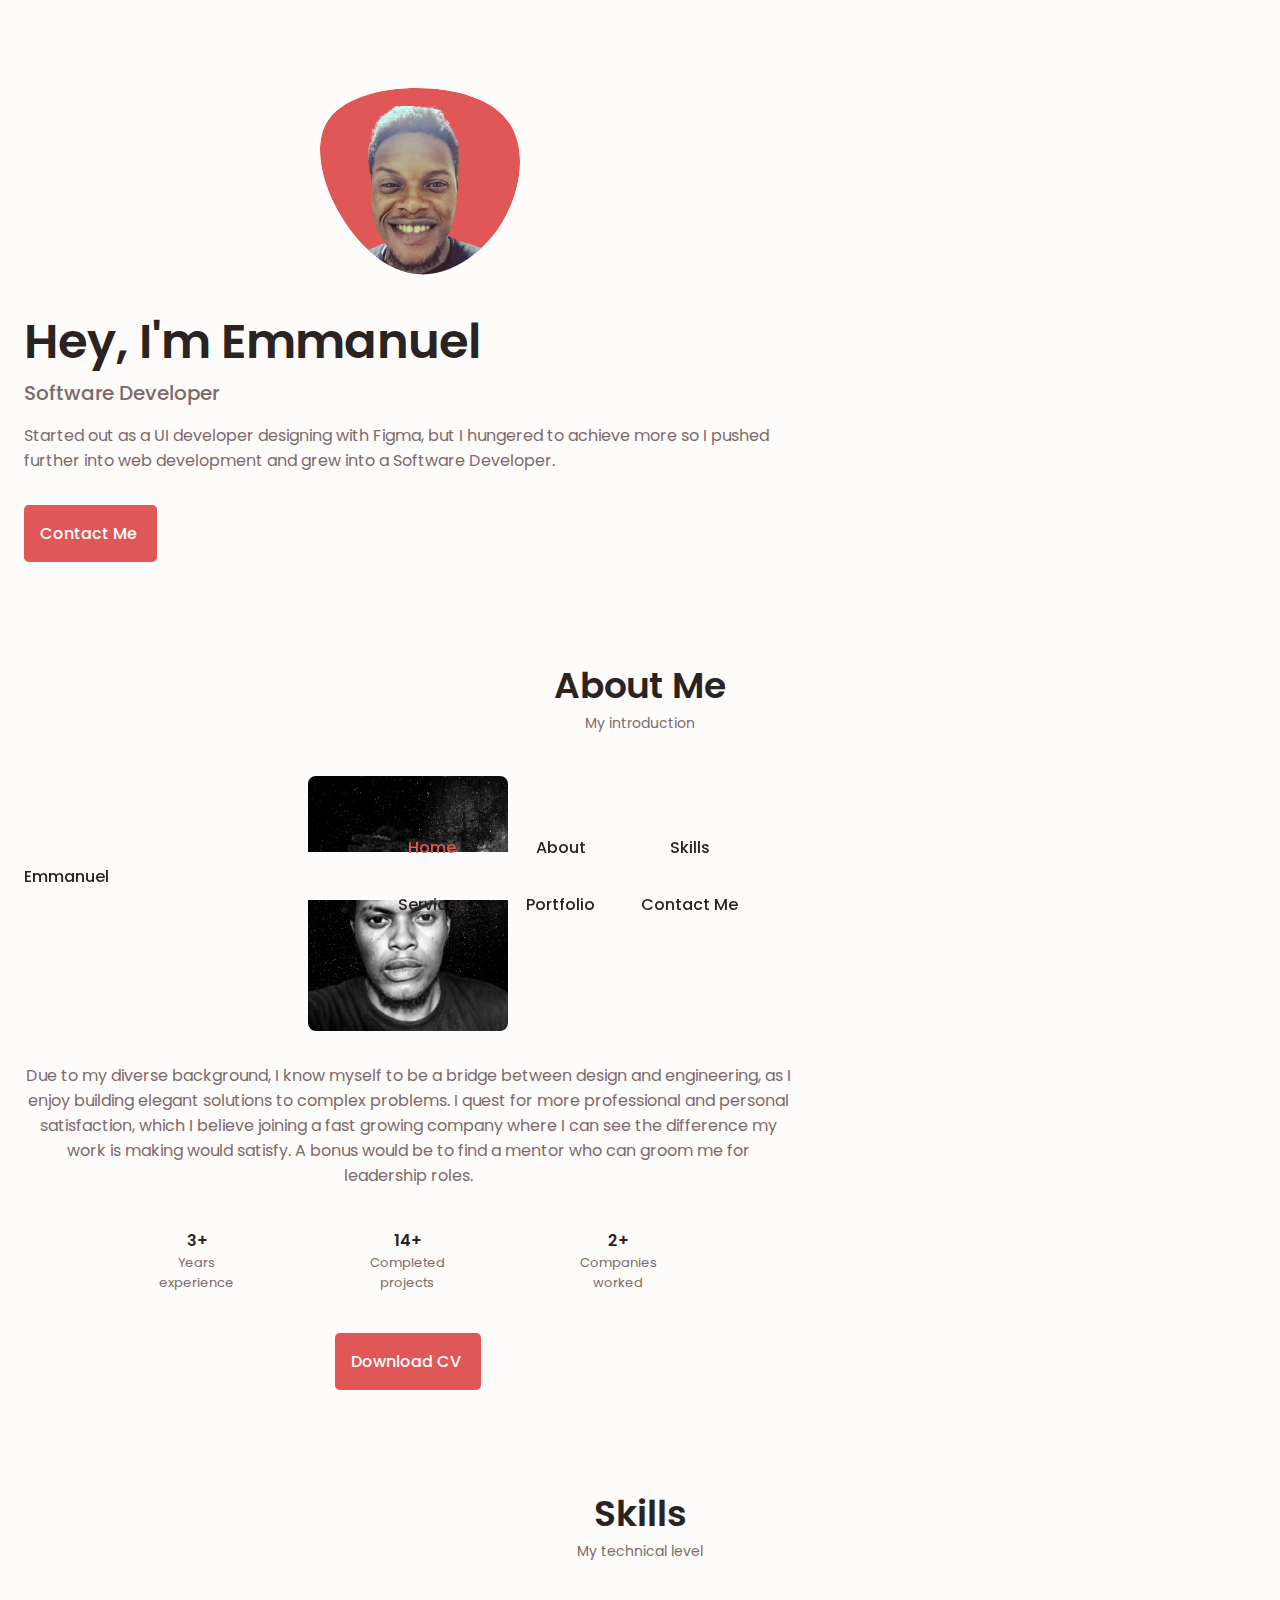
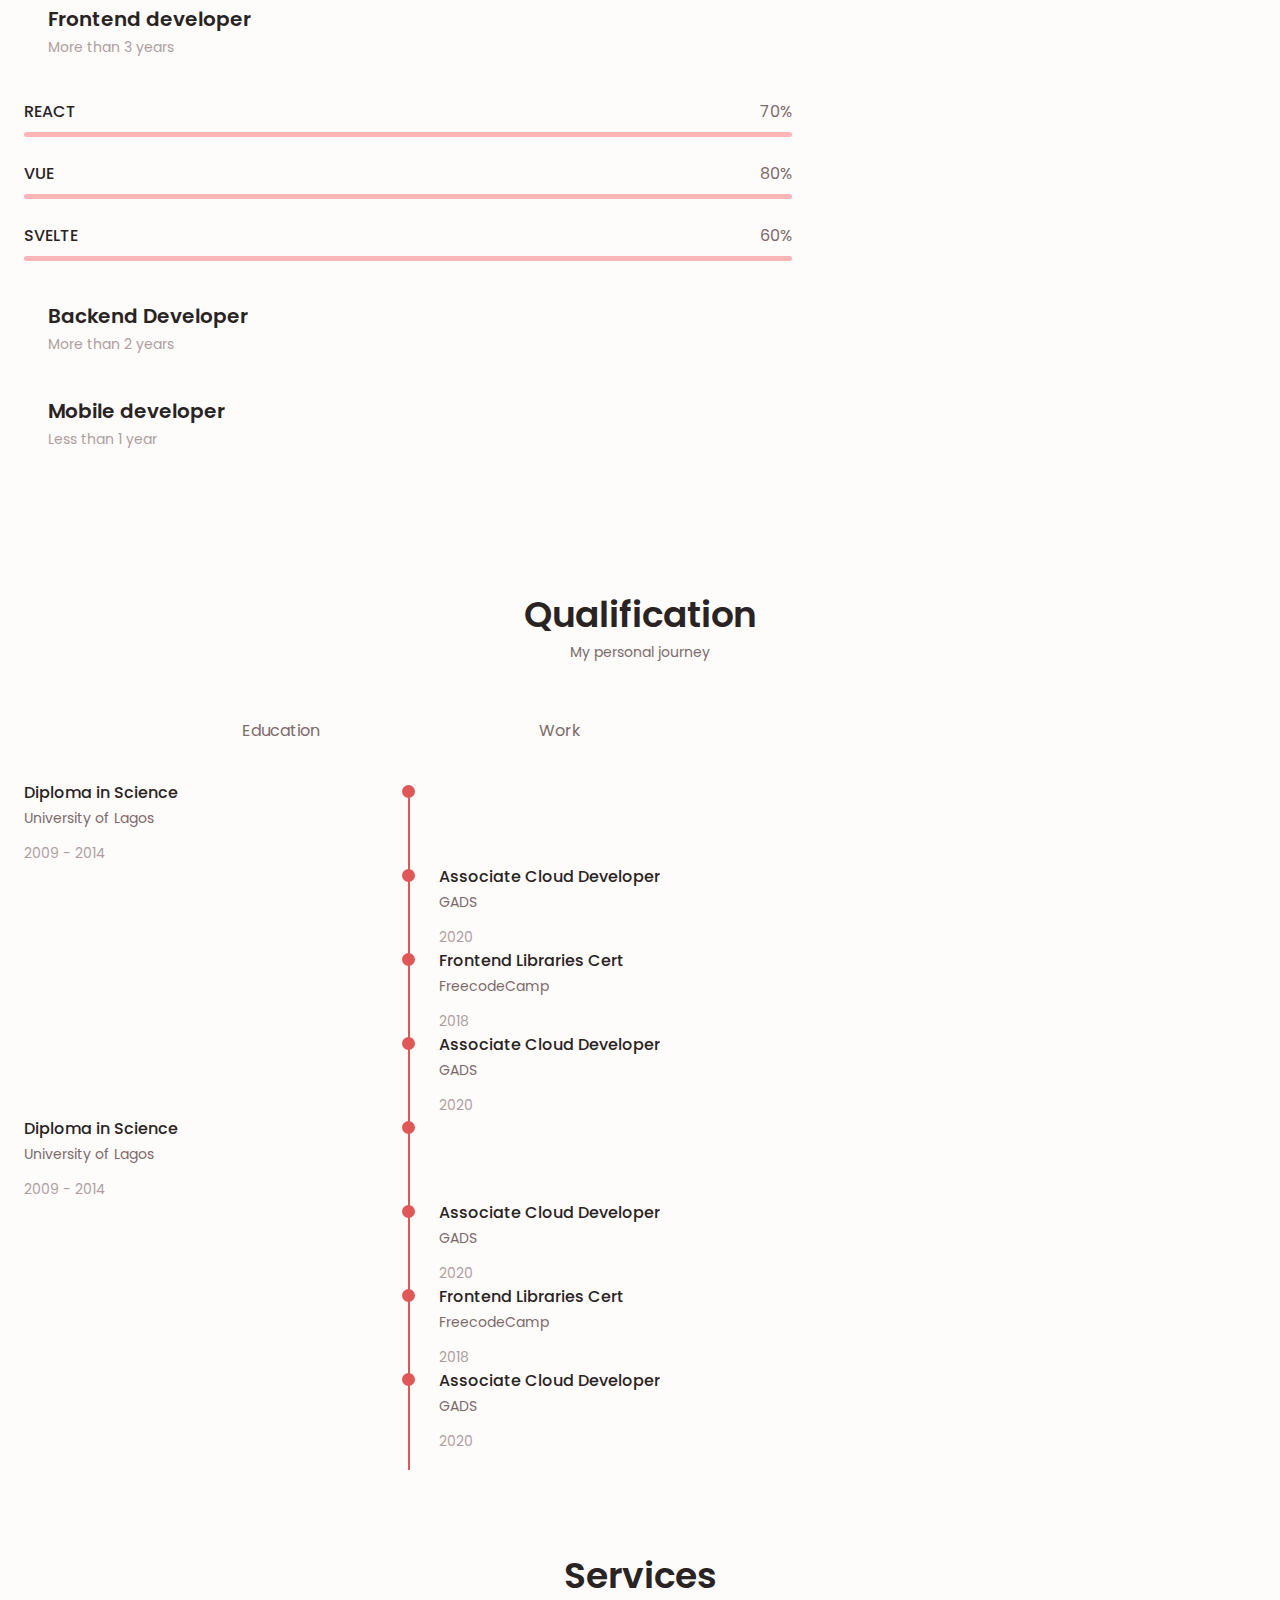
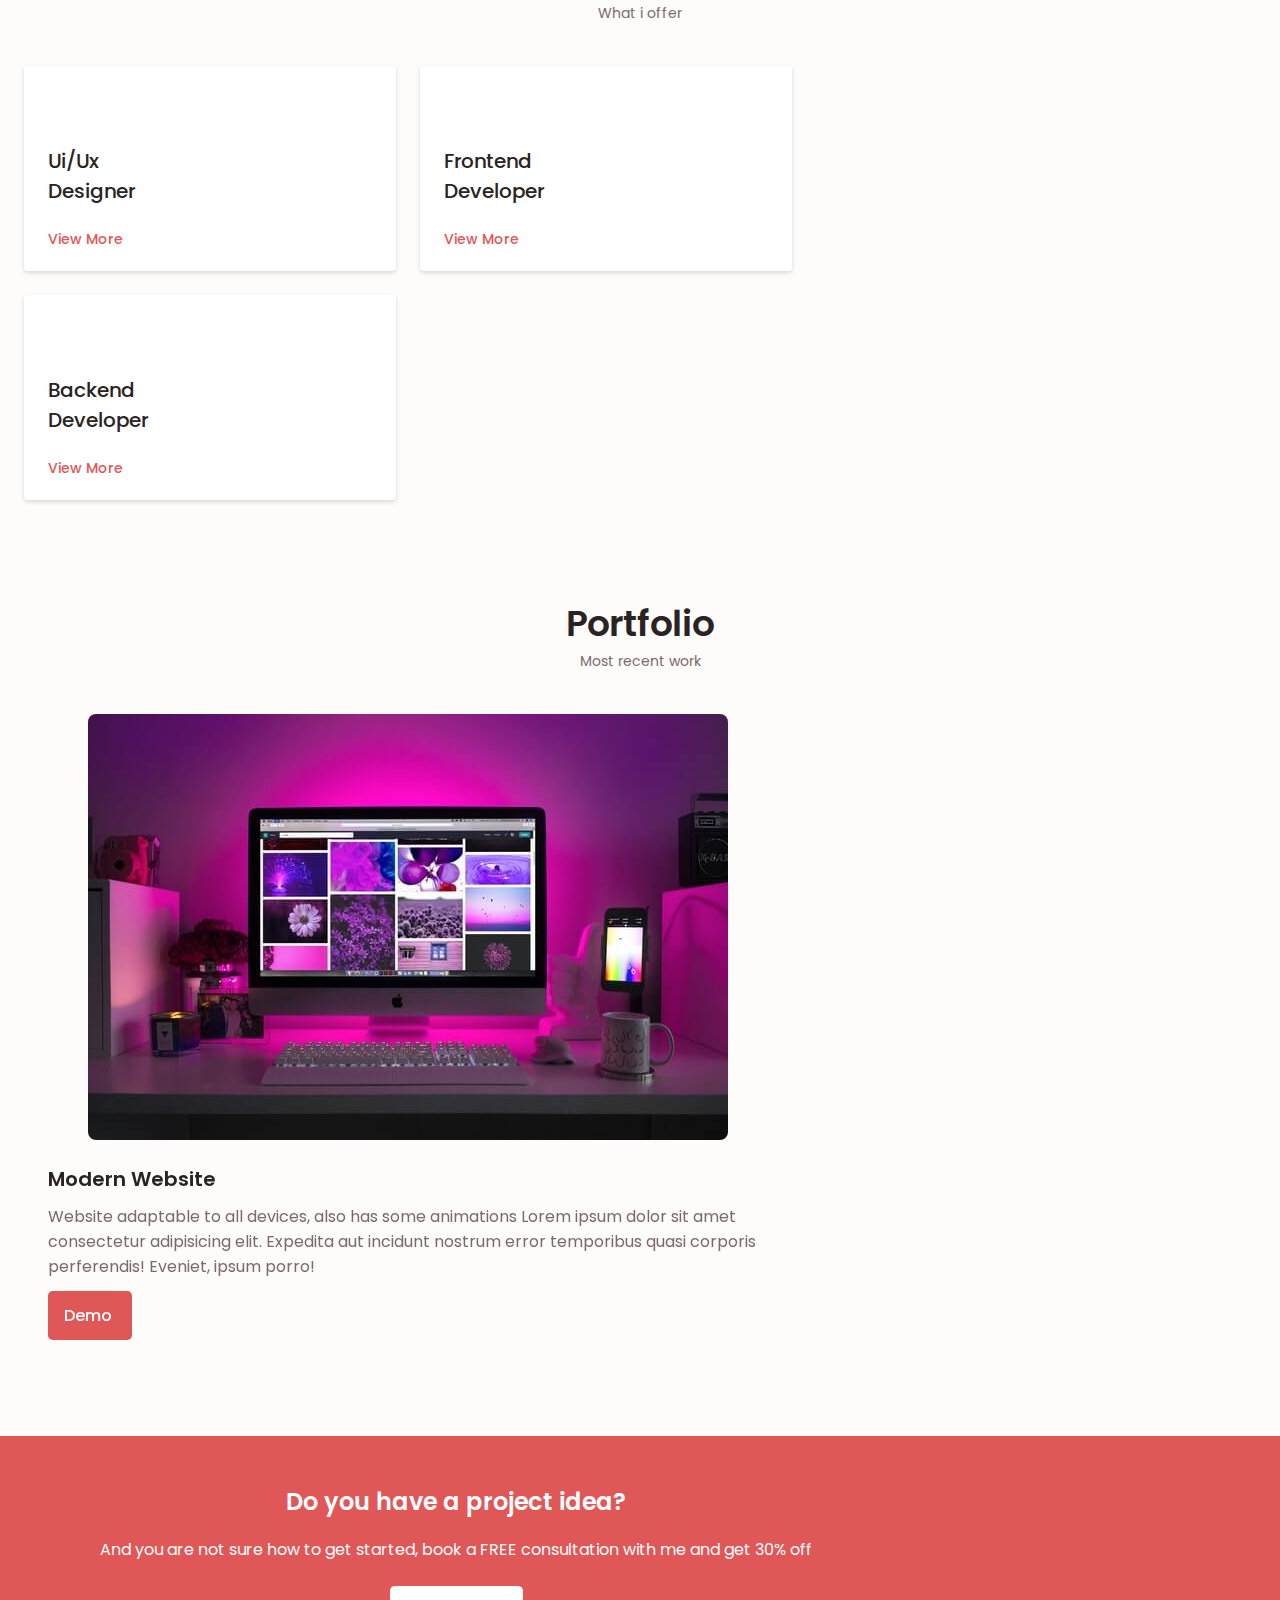
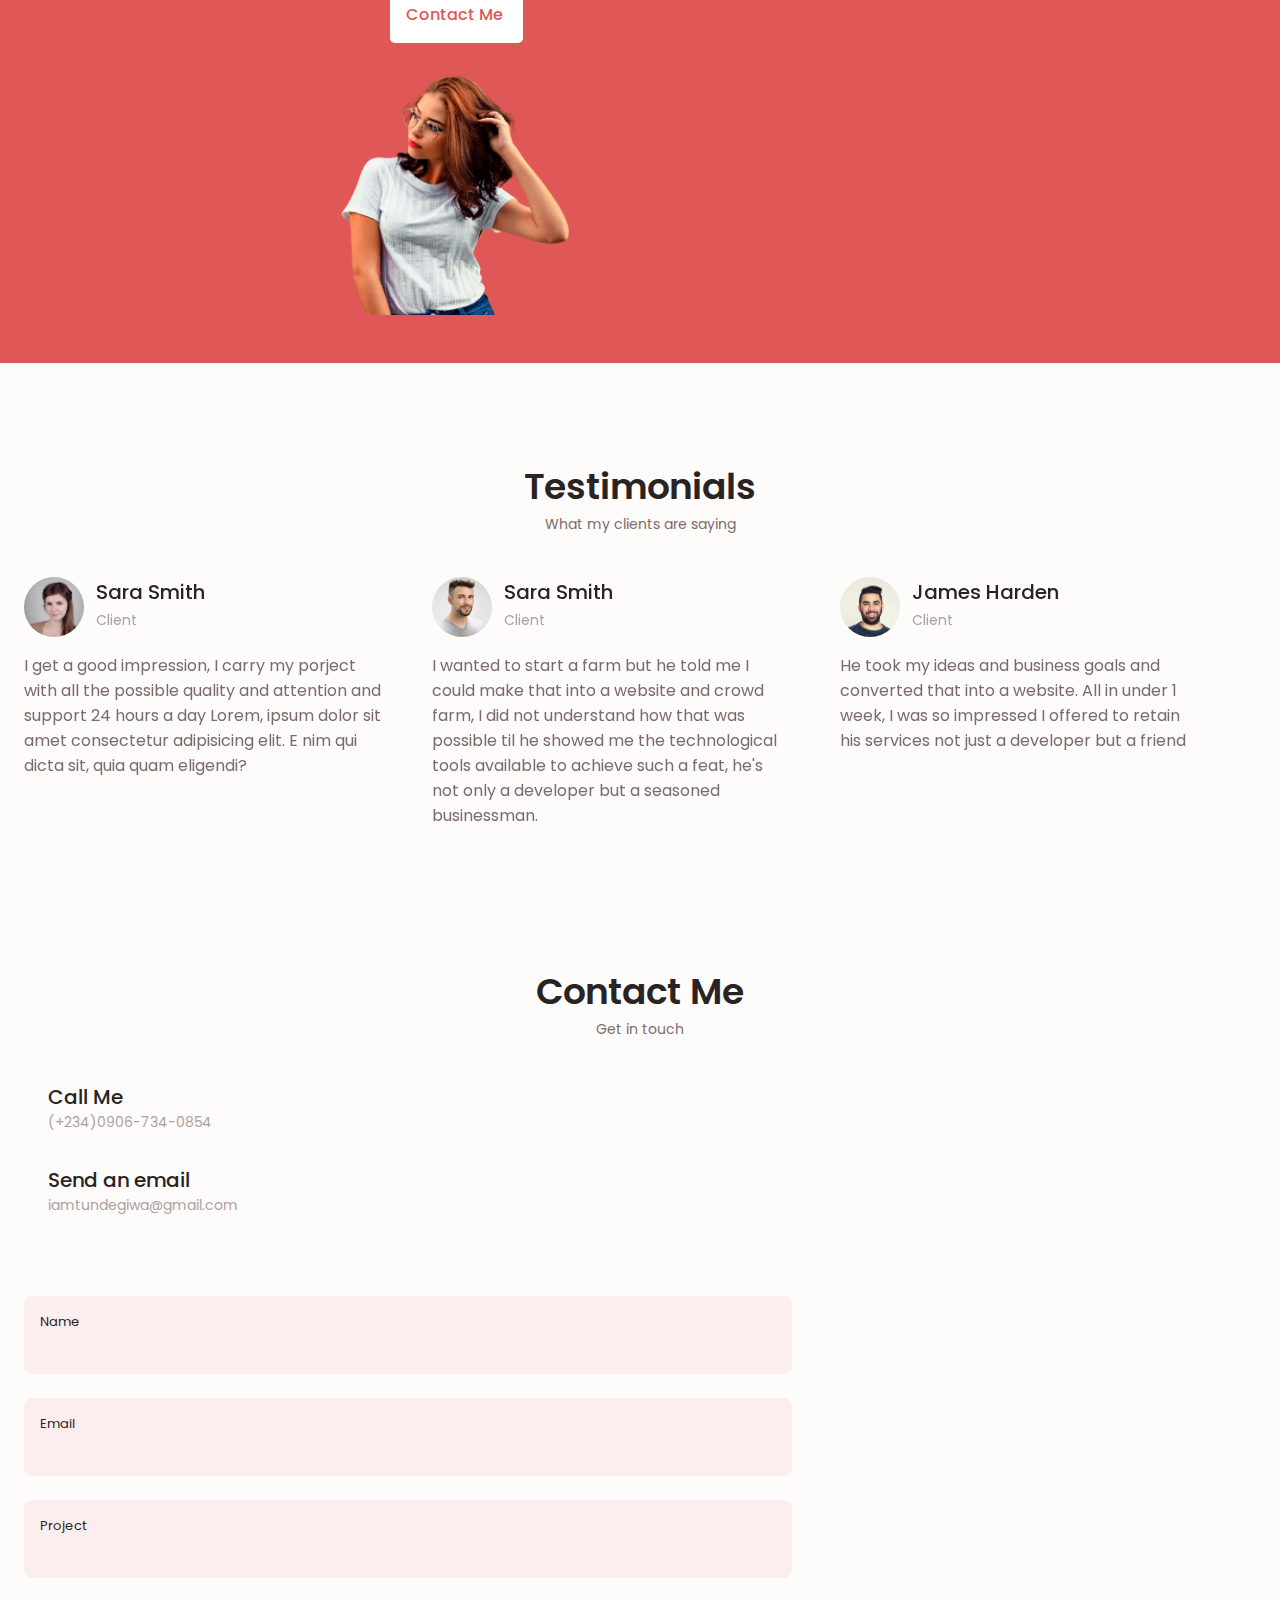
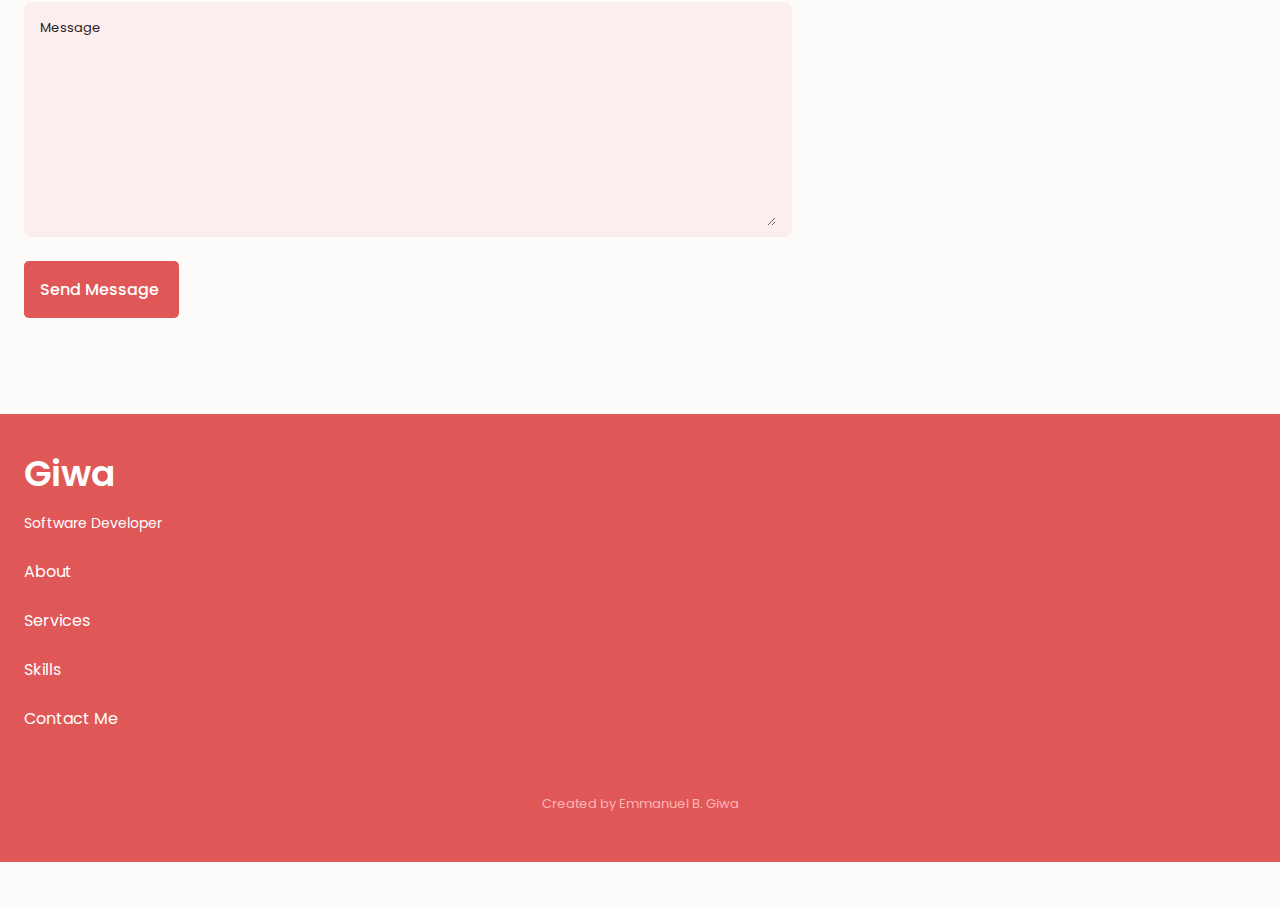
==== index.html @ 3e633b4d "added scroll to the top bottom" ====
<!DOCTYPE html>
<html lang="en">
<head>
  <meta charset="UTF-8">
  <meta http-equiv="X-UA-Compatible" content="IE=edge">
  <meta name="viewport" content="width=device-width, initial-scale=1.0">
  <link rel="stylesheet" href="https://unicons.iconscout.com/release/v4.0.0/css/line.css">
  <link rel="stylesheet" href="https://unpkg.com/swiper/swiper-bundle.min.css" />
  <link rel="stylesheet" href="./assets/css/main.css">
  <title>Giwa's Portfolio</title>
</head>
<body>
  
  <header class="header" id="header">
    <nav class="nav container">
      <a href="#" class="nav__logo">Emmanuel</a>
      <div class="nav__menu" id="nav-menu">
        <ul class="nav__list grid">
          <li class="nav__item">
            <a href="#home" class="nav__link active-link">
              <i class="uil uil-estate nav__icon"></i>Home
            </a>
          </li>
          <li>
            <a href="#about" class="nav__link">
              <i class="uil uil-user nav__icon"></i>About 
            </a>
          </li>
          <li>
            <a href="#skills" class="nav__link">
              <i class="uil uil-file-alt nav__icon"></i>Skills
            </a>
          </li>
          <li>
            <a href="#services" class="nav__link">
              <i class="uil uil-briefcase nav__icon"></i>Services
            </a>
          </li>
          <li>
            <a href="#portfolio" class="nav__link">
              <i class="uil uil-scenery nav__icon"></i>Portfolio
            </a>
          </li>
          <li>
            <a href="#contact" class="nav__link">
              <i class="uil uil-message nav__icon"></i>Contact Me
            </a>
          </li>
        </ul>
        <i class="uil uil-times nav__close" id="nav-close"></i>
      </div>

      <div class="nav__btns">
        <div class="nav__toggle" id="nav-toggle">
          <i class="uil uil-apps"></i>
        </div>
      </div>
      
    </nav>
  </header>

  <main class="main">

    <!-- home  -->
    <section class="home section" id="home">
      <div class="home__container container grid">
        <div class="home__content grid">
          <div class="home__social">
            <a target="_blank" href="https://linkedin.com/in/aukoda" class="home__social-icon">
              <i class="uil uil-linkedin-alt"></i>
            </a>
            <a href="https://github.com/auleki" target="_blank" class="home__social-icon">
              <i class="uil uil-github-alt"></i>
            </a>
            <a href="https://twitter.com/giemm" target="_blank" class="home__social-icon">
              <i class="uil uil-twitter-alt"></i>
            </a>
          </div>

          <div class="home__img">
            <svg class="home__blob" viewBox="0 0 200 187" xmlns="http://www.w3.org/2000/svg" xmlns:xlink="http://www.w3.org/1999/xlink">
              <mask id="mask0" mask-type="alpha">
                  <path d="M190.312 36.4879C206.582 62.1187 201.309 102.826 182.328 134.186C163.346 165.547 
                  130.807 187.559 100.226 186.353C69.6454 185.297 41.0228 161.023 21.7403 129.362C2.45775 
                  97.8511 -7.48481 59.1033 6.67581 34.5279C20.9871 10.1032 59.7028 -0.149132 97.9666 
                  0.00163737C136.23 0.303176 174.193 10.857 190.312 36.4879Z"/>
              </mask>
              <g mask="url(#mask0)">
                  <path d="M190.312 36.4879C206.582 62.1187 201.309 102.826 182.328 134.186C163.346 
                  165.547 130.807 187.559 100.226 186.353C69.6454 185.297 41.0228 161.023 21.7403 
                  129.362C2.45775 97.8511 -7.48481 59.1033 6.67581 34.5279C20.9871 10.1032 59.7028 
                  -0.149132 97.9666 0.00163737C136.23 0.303176 174.193 10.857 190.312 36.4879Z"/>
                  <image class="home__blob-img" x="12" y="18" xlink:href="assets/img/me.png"/>
              </g>
          </svg>
          </div>
          
          <div class="home__data">
            <h1 class="home__title">Hey, I'm Emmanuel</h1>
            <h3 class="home__subtitle">Software Developer</h3>
            <p class="home__description">
              Started out as a UI developer designing with Figma, but I hungered to achieve more so I pushed further into web development and grew into a Software Developer.
            </p>
            <a href="#contact" class="button button--flex">
              Contact Me <i class="uil uil-message button__icon"></i>
            </a>
          </div>          
        </div>
        <div class="home__scroll">
          <a href="#about" class="home__scroll-button button--flex">
            <i class="uil uil-mouse-alt home__scroll-mouse"></i>
            <span class="home__scroll-name">Scroll down</span>
            <i class="uil uil-arrow-down home__scroll-arrow"></i>
          </a>
        </div>
      </div>
    </section>

    <!-- about  -->
    <section class="about section" id="about">
      <h2 class="section__title">About Me</h2>
      <span class="section__subtitle">My introduction</span>

      <div class="container grid about__container">
        <img src="assets/img/pixomatic_423202155432684.png" alt="about_section" class="about__img">
        <div class="about__data">
          <p class="about__description">
            Due to my diverse background, I know myself to be a bridge between design and engineering, as
            I enjoy building elegant solutions to complex problems.
            I quest for more professional and personal satisfaction, which I believe
            joining a fast growing company where I can see the 
            difference my work is making would satisfy. A bonus would be to find a mentor who can groom me for 
            leadership roles.
          </p>
          <div class="about__info">
            <div>
              <span class="about__info-title">3+</span>
              <span class="about__info-name">Years <br> experience</span>
            </div>
            <div>
              <span class="about__info-title">14+</span>
              <span class="about__info-name">Completed <br> projects</span>
            </div>
            <div>
              <span class="about__info-title">2+</span>
              <span class="about__info-name">Companies <br> worked</span>
            </div>
          </div>
          <div class="about__buttons">
            <!-- download cv here  -->
            <a download="" href="#" class="button button--flex">
               Download CV <i class="uil uil-download-alt button__icon"></i>
            </a>
          </div>
        </div>
      </div>      
    </section>
    
    <!-- skills  -->
    <section class="section skills" id="skills">
      <h2 class="section__title">Skills</h2>
      <span class="section__subtitle">My technical level</span>

      <div class="skills__container container grid">
        <div>
          <div class="skills__content skills__open">
            <div class="skills__header">
              <i class="uil uil-brackets-curly skills__icon"></i>
              <div>
                <h1 class="skills__title">Frontend developer</h1>
                <span class="skills__subtitle">More than 3 years</span>
              </div>
              <i class="uil uil-angle-down skills__arrow"></i>
            </div>

          <div class="skills__list grid">
            <div class="skills__data">
              <div class="skills__titles">
                <h3 class="skills__name">REACT</h3>
                <span class="skills_number">70%</span>
              </div>
              <div class="skills__bar">
                <span class="skills_percentage skills__react"></span>
              </div>
            </div>

            <div class="skills__data">
              <div class="skills__titles">
                <h3 class="skills__name">VUE</h3>
                <span class="skills_number">80%</span>
              </div>
              <div class="skills__bar">
                <span class="skills_percentage skills__vue"></span>
              </div>
            </div>

            <div class="skills__data">
              <div class="skills__titles">
                <h3 class="skills__name">SVELTE</h3>
                <span class="skills_number">60%</span>
              </div>
              <div class="skills__bar">
                <span class="skills_percentage skills__svelte"></span>
              </div>
            </div>            
          </div>
        </div>

        <!-- SKILL 2  -->
        <div class="skills__content skills__close">
          <div class="skills__header">
            <i class="uil uil-server-network skills__icon"></i>
            <div>
              <h1 class="skills__title">Backend Developer</h1>
              <span class="skills__subtitle">More than 2 years</span>
            </div>
            <i class="uil uil-angle-down skills__arrow"></i>
          </div>

        <div class="skills__list grid">
          <div class="skills__data">
            <div class="skills__titles">
              <h3 class="skills__name">PHP</h3>
              <span class="skills_number">90%</span>
            </div>
            <div class="skills__bar">
              <span class="skills_percentage skills__react"></span>
            </div>
          </div>

          <div class="skills__data">
            <div class="skills__titles">
              <h3 class="skills__name">C#</h3>
              <span class="skills_number">80%</span>
            </div>
            <div class="skills__bar">
              <span class="skills_percentage skills__vue"></span>
            </div>
          </div>

          <div class="skills__data">
            <div class="skills__titles">
              <h3 class="skills__name">PYTHON</h3>
              <span class="skills_number">80%</span>
            </div>
            <div class="skills__bar">
              <span class="skills_percentage skills__python"></span>
            </div>
          </div>          
        </div>
      </div>

      <!-- SKILL 3  -->
      <div class="skills__content skills__close">
        <div class="skills__header">
          <i class="uil uil-mobile-android skills__icon"></i>
          <div>
            <h1 class="skills__title">Mobile developer</h1>
            <span class="skills__subtitle">Less than 1 year</span>
          </div>
          <i class="uil uil-angle-down skills__arrow"></i>
        </div>
      <div class="skills__list grid">
        <div class="skills__data">
          <div class="skills__titles">
            <h3 class="skills__name">FLUTTER</h3>
            <span class="skills_number">90%</span>
          </div>
          <div class="skills__bar">
            <span class="skills_percentage skills__flutter"></span>
          </div>
        </div>      
      </div>
    </div>
        <!-- END OF SECTION  -->
      </div>
      </div>
    </section>
    <!-- qualifications  -->
    <section class="qualification section">
      <h2 class="section__title">Qualification</h2>
      <span class="section__subtitle">My personal journey</span>
      <div class="qualification__container container">
        <div class="qualification__tabs">
          <div class="qualification__button button--flex qualification__active" data-target="#education">
            <i class="uil uil-graduation-cap qualification__icon"></i>
            Education
          </div>
          <div class="qualification__button button--flex" data-target="#work">
            <i class="uil uil-briefcase-alt qualification__icon"></i>
            Work
          </div>
        </div>
        <div class="qualification__sections">
          <!-- Qualification Section 1  -->
          <div class="qualification__content qualification__active" data-content id="education">
            <!-- Qualification 1  -->
            <div class="qualification__data">
              <div>
                <h3 class="qualification__title">Diploma in Science</h3>
                <span class="qualification__subtitle">University of Lagos</span>
                <div class="qualification__calendar">
                  <i class="uil uil-calendar-alt"></i>
                    2009 - 2014
                </div>
              </div>

              <div>
                <span class="qualification__rounder"></span>
                <span class="qualification__line"></span>
              </div>
            </div>

            <!-- Qualification 2  -->
            <div class="qualification__data">
              <div></div>
              <div>
                <span class="qualification__rounder"></span>
                <span class="qualification__line"></span>
              </div>

              <div>
                <h3 class="qualification__title">Associate Cloud Developer</h3>
                <span class="qualification__subtitle">GADS</span>
                <div class="qualification__calendar">
                  <i class="uil uil-calendar-alt"></i>
                    2020
                </div>
              </div>
            </div>

            <!-- Qualification 3  -->
            <div class="qualification__data">
              <div></div>
              <div>
                <span class="qualification__rounder"></span>
                <span class="qualification__line"></span>
              </div>

              <div>
                <h3 class="qualification__title">Frontend Libraries Cert</h3>
                <span class="qualification__subtitle">FreecodeCamp</span>
                <div class="qualification__calendar">
                  <i class="uil uil-calendar-alt"></i>
                    2018
                </div>
              </div>
            </div>

            <!-- Qualification 4  -->
            <div class="qualification__data">
              <div></div>
              <div>
                <span class="qualification__rounder"></span>
                <span class="qualification__line"></span>
              </div>

              <div>
                <h3 class="qualification__title">Associate Cloud Developer</h3>
                <span class="qualification__subtitle">GADS</span>
                <div class="qualification__calendar">
                  <i class="uil uil-calendar-alt"></i>
                    2020
                </div>
              </div>
            </div>
            
          </div>

          <!-- WORK SECTION  -->
          <div class="qualification__content" data-content id="work">
            <!-- Qualification 1  -->
            <div class="qualification__data">
              <div>
                <h3 class="qualification__title">Diploma in Science</h3>
                <span class="qualification__subtitle">University of Lagos</span>
                <div class="qualification__calendar">
                  <i class="uil uil-calendar-alt"></i>
                    2009 - 2014
                </div>
              </div>

              <div>
                <span class="qualification__rounder"></span>
                <span class="qualification__line"></span>
              </div>
            </div>

            <!-- Qualification 2  -->
            <div class="qualification__data">
              <div></div>
              <div>
                <span class="qualification__rounder"></span>
                <span class="qualification__line"></span>
              </div>

              <div>
                <h3 class="qualification__title">Associate Cloud Developer</h3>
                <span class="qualification__subtitle">GADS</span>
                <div class="qualification__calendar">
                  <i class="uil uil-calendar-alt"></i>
                    2020
                </div>
              </div>
            </div>

            <!-- Qualification 3  -->
            <div class="qualification__data">
              <div></div>
              <div>
                <span class="qualification__rounder"></span>
                <span class="qualification__line"></span>
              </div>

              <div>
                <h3 class="qualification__title">Frontend Libraries Cert</h3>
                <span class="qualification__subtitle">FreecodeCamp</span>
                <div class="qualification__calendar">
                  <i class="uil uil-calendar-alt"></i>
                    2018
                </div>
              </div>
            </div>

            <!-- Qualification 4  -->
            <div class="qualification__data">
              <div></div>
              <div>
                <span class="qualification__rounder"></span>
                <span class="qualification__line"></span>
              </div>

              <div>
                <h3 class="qualification__title">Associate Cloud Developer</h3>
                <span class="qualification__subtitle">GADS</span>
                <div class="qualification__calendar">
                  <i class="uil uil-calendar-alt"></i>
                    2020
                </div>
              </div>
            </div>
            
          </div>
          
          <!-- Qualification Section 2  -->
          <!-- Qualification Section 3  -->
          <!-- Qualification Section 4  -->
        </div>
      </div>
    </section>
    <!-- services  -->
    <section class="services section" id="services">
      <h2 class="section__title">Services</h2>
      <span class="section__subtitle">What i offer</span>

      <div class="services__container container grid">
        <!-- SERVICES 1 -->
        <div class="services__content">
          <div>
            <i class="uil uil-web-grid services__icon"></i>
            <h3 class="services__title">Ui/Ux <br> Designer </h3>
          </div>
          <span class="button button--flex button--small button--link services__button">
            View More 
            <i class="uil uil-arrow-right button__icon"></i>
          </span>
          <div class="services__modal">
            <div class="services__modal-content">
              <h4 class="services__modal-title">Ui/Ux Designer</h4>
              <i class="uil uil-times services__modal-close"></i>
              <ul class="services__modal-services grid">
                <li class="services__modal-service">
                  <i class="ui uil-check-circle services__modal-icon"></i>
                  <p>I design the user interface</p>
                </li>
                <li class="services__modal-service">
                  <i class="ui uil-check-circle services__modal-icon"></i>
                  <p>I design the user interface</p>
                </li>
                <li class="services__modal-service">
                  <i class="ui uil-check-circle services__modal-icon"></i>
                  <p>Web page development</p>
                </li>
                <li class="services__modal-service">
                  <i class="ui uil-check-circle services__modal-icon"></i>
                  <p>I position your company brand</p>
                </li>
              </ul>
            </div>
          </div>
        </div>

        <!-- END OF SERVICES 2 -->
        <div class="services__content">
          <div>
            <i class="uil uil-arrow services__icon"></i>
            <h3 class="services__title">Frontend <br> Developer </h3>
          </div>
          <span class="button button--flex button--small button--link services__button">
            View More 
            <i class="uil uil-arrow-right button__icon"></i>
          </span>
          <div class="services__modal">
            <div class="services__modal-content">
              <h4 class="services__modal-title">Frontend Developer</h4>
              <i class="uil uil-times services__modal-close"></i>
              <ul class="services__modal-services grid">
                <li class="services__modal-service">
                  <i class="ui uil-check-circle services__modal-icon"></i>
                  <p>Great at building intuitive user interfaces</p>
                </li>
                <li class="services__modal-service">
                  <i class="ui uil-check-circle services__modal-icon"></i>
                  <p>Cross browser compatible websites</p>
                </li>
                <li class="services__modal-service">
                  <i class="ui uil-check-circle services__modal-icon"></i>
                  <p>Responsive websites that can be easily viewed on mobile</p>
                </li>
                <li class="services__modal-service">
                  <i class="ui uil-check-circle services__modal-icon"></i>
                  <p>Well optimized scripts that run seamlessy on any browser</p>
                </li>
              </ul>
            </div>
          </div>
        </div>

        <div class="services__content">
          <div>
            <i class="uil uil-database services__icon"></i>
            <h3 class="services__title">Backend <br> Developer </h3>
          </div>
          <span class="button button--flex button--small button--link services__button">
            View More 
            <i class="uil uil-arrow-right button__icon"></i>
          </span>
          <div class="services__modal">
            <div class="services__modal-content">
              <h4 class="services__modal-title">Backend Developer</h4>
              <i class="uil uil-times services__modal-close"></i>
              <ul class="services__modal-services grid">
                <li class="services__modal-service">
                  <i class="ui uil-check-circle services__modal-icon"></i>
                  <p>Adept at setting up optimized database interactions with web app frontend </p>
                </li>
                <li class="services__modal-service">
                  <i class="ui uil-check-circle services__modal-icon"></i>
                  <p>
                    Setup GraphQL or RESTful APIs that execute needed 
                    services or speak with data store to save certain 
                    information</p>
                </li>
                <li class="services__modal-service">
                  <i class="ui uil-check-circle services__modal-icon"></i>
                  <p>Knowledgeable with caching strategies to make web apps run faster, even with low bandwith</p>
                </li>
                <li class="services__modal-service">
                  <i class="ui uil-check-circle services__modal-icon"></i>
                  <p>Skilled at creating PWAs that enable web apps function offline</p>
                </li>
              </ul>
            </div>
          </div>
        </div>
      </div>
    </section>
    
    <!-- portfolio  -->
    <section class="portfolio section" id="portfolio">
      <h2 class="section__title">Portfolio</h2>
      <span class="section__subtitle">Most recent work</span>

      <div class="portfolio__container container swiper-container">
        <div class="swiper-wrapper">
          <!-- PORTFOLIO ONE  -->
          <div class="portfolio__content grid swiper-slide">
            <img src="./assets/img/portfolio1.jpg" alt="portfolio" class="portfolio__img">

            <div class="portfolio__data">
              <h3 class="portfolio__title">Modern Website</h3>
              <p class="portfolio__description">
                Website adaptable to all devices, also has some animations Lorem ipsum 
                dolor sit amet consectetur adipisicing elit. Expedita aut incidunt 
                nostrum error temporibus quasi corporis perferendis! Eveniet, ipsum 
                porro!
              </p>
              <a href="#" class="button button--flex button--small portfolio__button">
                Demo 
                <i class="uil uil-eye button__icon"></i>
              </a>
            </div>
          </div>
           <!-- PORTFOLIO TWO  -->
           <div class="portfolio__content grid swiper-slide">
            <img src="./assets/img/portfolio2.jpg" alt="portfolio" class="portfolio__img">

            <div class="portfolio__data">
              <h3 class="portfolio__title">Modern Website</h3>
              <p class="portfolio__description">
                Website adaptable to all devices, also has some animations Lorem ipsum 
                dolor sit amet consectetur adipisicing elit. Expedita aut incidunt 
                nostrum error temporibus quasi corporis perferendis! Eveniet, ipsum 
                porro!
              </p>
              <a href="#" class="button button--flex button--small portfolio__button">
                Demo 
                <i class="uil uil-eye button__icon"></i>
              </a>
            </div>
          </div>
           <!-- PORTFOLIO THREE  -->
           <div class="portfolio__content grid swiper-slide">
            <img src="./assets/img/portfolio3.jpg" alt="portfolio" class="portfolio__img">

            <div class="portfolio__data">
              <h3 class="portfolio__title">Modern Website</h3>
              <p class="portfolio__description">
                Website adaptable to all devices, also has some animations Lorem ipsum 
                dolor sit amet consectetur adipisicing elit. Expedita aut incidunt 
                nostrum error temporibus quasi corporis perferendis! Eveniet, ipsum 
                porro!
              </p>
              <a href="#" class="button button--flex button--small portfolio__button">
                Demo 
                <i class="uil uil-eye button__icon"></i>
              </a>
            </div>
          </div>
        </div>

        <div class="swiper-button-next">
          <i class="uil uil-angle-right-b swiper-portfolio-icon"></i>
        </div>
        <div class="swiper-button-prev">
          <i class="uil uil-angle-left-b swiper-portfolio-icon"></i>
          
        </div>
        <!-- pagination  -->
        <div class="swiper-pagination"></div>
      </div>      
    </section>

     <!-- project in mind  -->
      <section class="project section">
        <div class="project__bg">
          <div class="project__container container grid">
            <div class="project__data">
              <h2 class="project__title">Do you have a project idea?</h2>
              <p class="project__description">And you are not sure how to get started, book a FREE consultation with me and get 30% off</p>
              <a href="#contact" class="button button--flex button--white">
                Contact Me 
                <i class="uil uil-message project__icon button__icon"></i>
              </a>
            </div>

            <img src="./assets/img/project.png" alt="project cover" class="project__img">
          </div>
        </div>
      </section>

     <!-- testimonials  -->
     <section class="testimonial section" id="testimonial">
       <h2 class="section__title">Testimonials</h2>
       <p class="section__subtitle">What my clients are saying</p>
       
       <div class="testimonial__container container swiper-container">
         <div class="swiper-wrapper">
            <!-- testimonial 1 -->
            <div class="testimonial__content swiper-slide">
              <div class="testimonial__data">
                <div class="testimonial__header">
                  <img src="assets/img/testimonial1.jpg" alt="testimonials" class="testimonial__img">

                  <div>
                    <h3 class="testimonial__name">Sara Smith</h3>
                    <span class="testimonial__client">Client</span>
                  </div>
                </div> 

                <div>
                  <i class="uil uil-star testimonial__icon-star"></i>
                  <i class="uil uil-star testimonial__icon-star"></i>
                  <i class="uil uil-star testimonial__icon-star"></i>
                  <i class="uil uil-star testimonial__icon-star"></i>
                  <i class="uil uil-star testimonial__icon-star"></i>
                </div>
              </div>
              <p class="testimonial__description">
                I get a good impression, I carry my porject with all 
                the possible quality and attention and support 24 hours 
                a day Lorem, ipsum dolor sit amet consectetur adipisicing elit. E
                nim qui dicta sit, quia quam eligendi?
              </p>
            </div>

            <!-- testimonial 2 -->
            <div class="testimonial__content swiper-slide">
              <div class="testimonial__data">
                <div class="testimonial__header">
                  <img src="assets/img/testimonial2.jpg" alt="testimonials" class="testimonial__img">

                  <div>
                    <h3 class="testimonial__name">Sara Smith</h3>
                    <span class="testimonial__client">Client</span>
                  </div>
                </div> 

                <div>
                  <i class="uil uil-star testimonial__icon-star"></i>
                  <i class="uil uil-star testimonial__icon-star"></i>
                  <i class="uil uil-star testimonial__icon-star"></i>
                  <i class="uil uil-star testimonial__icon-star"></i>
                  <i class="uil uil-star testimonial__icon-star"></i>
                </div>
              </div>
              <p class="testimonial__description">
                I wanted to start a farm but he told me I could make that into a website and crowd farm, I did not understand how that was possible til he showed me the technological tools available to achieve such a feat, he's not only a developer but a seasoned businessman.
              </p>
            </div>

            <!-- testimonial 3 -->
            <div class="testimonial__content swiper-slide">
              <div class="testimonial__data">
                <div class="testimonial__header">
                  <img src="assets/img/testimonial3.jpg" alt="testimonials" class="testimonial__img">

                  <div>
                    <h3 class="testimonial__name">James Harden</h3>
                    <span class="testimonial__client">Client</span>
                  </div>
                </div> 

                <div>
                  <i class="uil uil-star testimonial__icon-star"></i>
                  <i class="uil uil-star testimonial__icon-star"></i>
                  <i class="uil uil-star testimonial__icon-star"></i>
                  <i class="uil uil-star testimonial__icon-star"></i>
                  <i class="uil uil-star testimonial__icon-star"></i>
                </div>
              </div>
              <p class="testimonial__description">
                He took my ideas and business goals and converted that into a 
                website. All in under 1 week, I was so impressed I offered to 
                retain his services not just a developer but a friend 
              </p>
            </div>
          </div>
          <div class="swiper-pagination swiper-pagination-testimonial"></div>
        </div>
      </section>
     <!-- contact me  -->
      <section class="contact section" id="contact">
        <h2 class="section__title">Contact Me</h2>
        <span class="section__subtitle">Get in touch</span>

        <div class="contact__container container grid">
          <div>
            <div class="contact__information">
              <i class="uil uil-phone contact__icon"></i>

              <div>
                <h3 class="contact__title">Call Me</h3>
                <div class="contact__subtitle">(+234)0906-734-0854</div>
              </div>
            </div>

            <div class="contact__information">
              <i class="uil uil-envelope contact__icon"></i>

              <div>
                <h3 class="contact__title">Send an email</h3>
                <div class="contact__subtitle">iamtundegiwa@gmail.com</div>
              </div>
            </div>
          </div>

          <form action="" class="contact__form grid">
            <div class="contact__inputs grid">
              <div class="contact__content">
                <label for="" class="contact__label">Name</label>
                <input type="text" class="contact__input">
              </div>
              <div class="contact__content">
                <label for="" class="contact__label">Email</label>
                <input type="email" class="contact__input">
              </div>
            </div>
            <div class="contact__content">
              <label for="" class="contact__label">Project</label>
              <input type="text" class="contact__input">
            </div>
            <div class="contact__content">
              <label for="" class="contact__label">Message</label>
              <textarea name="" id="" cols="0" rows="7" class="contact__input"></textarea>
            </div>
            <div>
              <a href="#" class="button button--flex">
                Send Message
                <i class="uil uil-message button__icon"></i>
              </a>
            </div>
          </form>
        </div>
      </section>

     <!-- footer  -->    
      <footer class="footer">
        <div class="footer__bg">
          <div class="footer__container container grid">
            <div>
              <h1 class="footer__title">Giwa</h1>
              <span class="footer__subtitle">Software Developer</span>
            </div>
            <ul class="footer__links">
              <li>
                <a href="#about" class="footer__link">About</a>
              </li>
              <li>
                <a href="#services" class="footer__link">Services</a>
              </li>
              <li>
                <a href="#skills" class="footer__link">Skills</a>
              </li>
              <li>
                <a href="#contact" class="footer__link">Contact Me</a>
              </li>
            </ul>

            <div class="footer__socials">
              <a href="https://instagram.com/emmagiwa_" target="_blank" class="footer__social">
                <div class="uil uil-instagram"></div>
              </a>
              <a href="https://twitter.com/giemm_" target="_blank" class="footer__social">
                <div class="uil uil-twitter-alt"></div>
              </a>            
            </div>  
          </div>
          <p class="maker">Created by Emmanuel B. Giwa</p>
        </div>
      </footer>

      <!-- scroll to the top -->
      <a href="#" class="scrollup" id="scroll-up">
        <i class="uil uil-arrow-up scrollup__icon"></i>
      </a>
  </main>

  <script src="https://unpkg.com/swiper/swiper-bundle.min.js"></script>
  <script src="./assets/js/main.js"></script>
</body>
</html>
---- assets/css/main.css ----
@import url('https://fonts.googleapis.com/css2?family=PT+Sans+Narrow&family=Poppins:wght@300;400&display=swap');

* {
  border: 0;
  padding: 0;
  margin: 0;
  box-sizing: border-box;
}

html {
  scroll-behavior: smooth;
}

:root {
  --header-height: 3em;

  --hue-color: 0;

  /* BACKGROUND COLORS  */
  --first-color: hsl(var(--hue-color), 69%, 61%);
  --first-color-second: hsl(var(--hue-color), 69%, 61%);
  --first-color-alt: hsl(var(--hue-color), 57%, 53%);
  --first-color-lighter: hsl(var(--hue-color), 92%, 85%);
  --title-color: hsl(var(--hue-color), 8%, 15%);
  --text-color: hsl(var(--hue-color), 8%, 45%);
  --text-color-light: hsl(var(--hue-color), 8%, 65%);
  --input-color: hsl(var(--hue-color), 70%, 96%);
  --body-color: hsl(var(--hue-color), 60%, 99%);
  --container-color: #fff;

  /* FONTS AND TYPOGRAPHY  */
  --body-font: 'Poppins', sans-serif;

  /* FONT SIZES  */
  --big-font-size: 2em;
  --h1-font-size: 1.5em;
  --h2-font-size: 1.25em;
  --h3-font-size: 1.125em;
  --normal-font-size: .938em;
  --small-font-size: .813em;
  --smaller-font-size: .75em;

  /* FONT WEIGHT  */
  --font-medium: 500;
  --font-semi-bold: 600;

  /* MARGIN  */
  --mb-0-25: .25em;
  --mb-0-5: .5em;
  --mb-0-75: .75em;
  --mb-1: 1em; 
  --mb-1-5: 1.5em;
  --mb-2: 2em;
  --mb-2-5: 2.5em;
  --mb-3: 3em;
  
  /* Z INDEX  */
  --z-tooltip: 10; 
  --z-fixed: 100;
  --z-modal: 1000;
}

 /* FONT SIZE FOR LARGER DEVICES  */

 @media screen and (min-width: 968px) {
   :root {
    --big-font-size: 3em;
    --h1-font-size: 2.25em;
    --h2-font-size: 1.5em;
    --h3-font-size: 1.25em;
    --normal-font-size: 1em;
    --small-font-size: .875em;
    --smaller-font-size: .813em;
   }
 }

  /* MAIN STYLING */
 body {
  margin: 0 0 var(--header-height) 0;
  font-family: var(--body-font);
  font-size: var(--normal-font-size);
  background-color: var(--body-color);
  color: var(--text-color)
}

h1, h2, h3, h4 {
  color:  var(--title-color);
  font-weight: var(--font-semi-bold);
}

ul {
  list-style: none;
}

a {
  text-decoration: none;
  color: var(--title-color);
}

img {
  max-width: 100%;
  height: auto;
}

/* REUSABLE CSS CLASSES  */

.section {
  padding: 2em 0 4em;
}

.section__title {
  font-size: var(--h1-font-size);
  text-align: center;
}

.section__subtitle {
  display: block;
  font-size: var(--small-font-size);
  margin-bottom: var(--mb-3);
}

.section__subtitle, .section__subtitle {
  text-align: center;
}

/* LAYOUT  */

.container {
  max-width: 768px;
  margin-left: var(--mb-1-5);
  margin-right: var(--mb-1-5);
}

.grid {
  display: grid;
  grid-gap: 1.5em;
}

.header {
  width: 100%;
  position: fixed;
  bottom: 0;
  left: 0;
  z-index: var(--z-fixed);
  background-color: var(--body-color);
  /* background-color: #333; */
}

/* NAVBAR  */

.nav {
  /* why this max width could it be  for mobile? */
  max-width: 988px;
  /* max-width: 100%; */
  height: var(--header-height);
  display: flex;
  justify-content: space-between;
  align-items: center;
}

.nav__logo, 
.nav__toggle {
  color: var(--title-color);
  font-weight: var(--font-medium);
}


.nav__toggle {
  font-size: 1.1em;
  cursor: pointer;
}
.nav__logo:hover, .nav__toggle:hover {
  color: var(--first-color);
}

@media screen and (max-width: 767px) {
  .nav__menu {
    position: fixed; 
    /* bottom: 0; */
    bottom: -100%;
    /* bottom: 5em; */
    left: 0;
    width: 100%;
    background-color: var(--body-color);
    padding: 2em 1.5em 4em;
    box-shadow: 0 -1px 2px rgba(0, 0, 0, .15);
    border-radius: 1em 1em 0 0;
    transition: 300ms ease-in-out;
  }
}

.nav__list {
  grid-template-columns: repeat(3, 1fr);
  grid-gap: 2em;
}

.nav__link {
  /* color: black; */
  display: flex;
  flex-direction: column;
  align-items: center;
  font-size: var(--normal-font-size);
  font-weight: var(--font-medium);
  color: var(--title-color)
}

.nav__link:hover {
  color: var(--first-color);
}

.nav__icon {
  font-size: 1.4em;
  transition: transform 150ms ease-in-out;
}

.nav__link:hover .nav__icon {
  transform: scale(1.2);
}

.nav__close {
  position: absolute;
  right: 1.3em;
  bottom: .5em;
  font-size: 1.5em;
  cursor: pointer;
  color: var(--first-color);
  transition: transform 200ms ease-in-out;
}

.nav__close:hover {
  transform: scale(1.4) rotateZ(180deg);
  color: var(--first-color-alt);
}

/* SHOW MENU  */
.show-menu {
  bottom: 0;
}

/* active link  */
.active-link {
  color: var(--first-color);
}

.scroll-header {
  box-shadow: 0 -1px 4px rgba(0, 0, 0, .15);
}

/* HOME  */
.home__container {
  gap: 1em;
}

.home__content {
  grid-template-columns: .5fr 3r;
  padding-top: 3.5em;
  align-items: center;
}

.home__social {
  display: grid;
  grid-template-columns: max-content;
  row-gap: 1em;
}

.home__social-icon {
  font-size: 1.25em;
  color: var(--first-color);
}

.home__social-icon:hover {
  color: var(--first-color-alt);
}

.home__blob {
  width: 200px;
  fill: var(--first-color);
}

.home__blob-img {
  width: 170px;
}

.home__data {
  grid-column: 1/3;
}

.home__title {
  font-size: var(--big-font-size);
}

.home__subtitle {
  font-size: var(--h3-font-size);
  color: var(--text-color);
  font-weight: var(--font-medium);
  margin-bottom: var(--mb-0-75);
}

.home__description {
  margin-bottom: var(--mb-2);
}

.home__scroll {
  display: none;
}

.home__scroll-button {
  display: inline-flex;
  justify-content: center;
  align-items: center;
  color: var(--first-color);
  transition: color 300ms ease-in, transform 200ms ease-in;
}

.home__scroll-button:hover {
  transform: translateY(.25em);
}

.home__scroll-mouse {
  font-size: 2em;
}

.home__scroll-name {
  font-size: var(--small-font-size);
  color: var(--title-color);
  font-weight: var(--font-medium);
  margin-right: var(--mb-0-25);
}

.home__scroll-arrow {
  font-size: 1.25em;
}

/* BUTTONS  */

.button {
  display: inline-block;
  background-color: var(--first-color);
  color: #fff;
  padding: 1em;
  transition: background-color 150ms ease-in, transform 500ms ease-in;
  border-radius: .3em;
  font-weight: var(--font-medium);
}

.button:hover {
  background-color: var(--first-color-alt);
  box-shadow: 0 10px 36px rgba(0, 0, 0, .15s);
}

.button--white {
  background: #fff;
  color: var(--first-color)
}

.button--white:hover {
  background: #fff;
  color: var(--first-color-alt);
}

.button__icon {
  display: inline-block;
  transform: transform 300ms ease-in;
}

.button:hover .button__icon {
  transform: translateX(.3em) scale(1.2);
  transition: 200ms ease-in-out;
}

.button__icon:hover {
  transform: scale(1.5);
}

.button--small {
  padding: .75em 1em;
}

.button--link {
  padding: 0;
  background-color: transparent;
  color: var(--first-color);
}

.button--link:hover {
  background-color: transparent;
  color: var(--first-color-alt);
}

/* ABOUT  */
.about__container {
  row-gap: 2em;
  text-align: center;
}

.about__subtitle {
  margin-bottom: var(--mb-2);
}

.about__img {
  justify-self: center;
}

.about__img {
  width: 200px;
  justify-self: center;
  align-self: center;
  border-radius: .5em;
}

.about__description {
  text-align: center;
  margin-bottom: var(--mb-2-5);
}

.about__info {
  display: flex;
  justify-content: space-evenly;
  margin-bottom: var(--mb-2-5);
}

.about__info-title {
  /* font-size: var(--h2-font-size); */
  font-weight: var(--font-semi-bold);
  color: var(--title-color);
}

.about__info-name {
  font-size: var(--smaller-font-size);
}

.about__info-title, 
.about__info-name {
  display: block;
  text-align: center;
}

/* SKILLS  */
.skills__container {
  row-gap: 0;
}

.skills__header {
  display: flex;
  align-items: center;
  justify-content: center;
  margin-bottom: var(--mb-2-5);
  cursor: pointer;
}

.skills__icon, 
.skills__arrow {
  font-size: 2em;
  color: var(--first-color);
}

.skills__icon {
  margin-right: var(--mb-0-75);
}

.skills__title {
  font-size: var(--h3-font-size);
}

.skills__subtitle {
  font-size: var(--small-font-size);
  color: var(--text-color-light);
}

.skills__arrow {
  margin-left: auto;
  transition: 400ms ease-in-out;
}

.skills__titles {
  display: flex;
  justify-content: space-between;
  margin-bottom: var(--mb-0-5);
}

.skills__name {
  font-size: var(--normal-font-size);
  font-weight: var(--font-medium);
}

.skills__bar, 
.skills__percentage {
  height: 5px;
  border-radius: .25em;
}

.skills__percentage {
  background: var(--first-color);
}

.skills__bar {
  background-color: var(--first-color-lighter);
}

.skills__react {
  width: 70%;
}

.skills__close .skills__list {
  height: 0;
  overflow: hidden;
}

.skills__open .skills__list {
  height: max-content;
  margin-bottom: var(--mb-2-5);
}

.skills__open .skills__arrow {
  transform: rotate(-180deg);
}

/* QUALIFICATION  */
.qualification__tabs {
  display: flex;
  justify-content: space-evenly;
  margin-bottom: var(--mb-2);
}

.qualification__button:hover {
  color: var(--first-color);
}

.qualification__icon {
  font-size: 1.8em;
  margin-right: var(--mb-0-25);
}

.qualification__data {
  display: grid;
  grid-template-columns: 1fr max-content 1fr;
  column-gap: 1.5em;
}

.qualification__title {
  font-size: var(--normal-font-size);
  font-weight: var(--font-medium);
}

.qualification__subtitle {
  display: inline-block;
  font-size: var(--small-font-size);
  margin-bottom: var(--mb-1);
}

.qualification__calendar {
  font-size: var(--small-font-size);
  color: var(--text-color-light);
}

.qualification__rounder {
  display: inline-block;
  width: 13px;
  height: 13px;
  background-color: var(--first-color);
  border-radius: 50%;
}

.qualification__line {
  display: block;
  width: 2px;
  height: 100%;
  background-color: var(--first-color);
  transform: translate(6px, -7px);
}

.qualification[data-content] {
  display: none;
}

.qualification__active[data-content] {
  display: block;
}
/* SERVICES  */
.services__container {
  gap: 1.5em;
  grid-template-columns: repeat(2, 1fr);
}

.services__content {
  position: relative;
  background: var(--container-color);
  padding: 3.5em .5em 1.25em 1.5em;
  border-radius: .25em;
  box-shadow: 0 2px 4px rgba(0, 0, 0, .15);
  transition: 300ms ease-in-out;
}

.services__content:hover {
  box-shadow: 0 4px 8px rgba(0, 0, 0, .15);
}

.services__icon {
  display: block;
  font-size: 1.5em;
  color: var(--first-color);
  margin-bottom: var(--mb-1);
}

.services__title {
  font-size: var(--h3-font-size);
  margin-bottom: var(--mb-1);
  font-weight: var(--font-medium);
  /* text-align: center; */
}

.services__button {
  cursor: pointer;
  font-size: var(--small-font-size);
}

.services__modal {
  position: fixed;
  top: 0;
  bottom: 0;
  right: 0;
  left: 0;
  background: rgba(0, 0, 0, 0.5);
  display: flex;
  align-items: center;
  justify-content: center;
  padding: 0 1em;
  z-index: var(--z-modal);
  opacity: 0;
  visibility: hidden;
  transition: 300ms ease-in-out;
}

.services__modal-content {
  position: relative;
  background: var(--container-color);
  padding: 1.5em;
  border-radius: .5em;
}

.services__modal-services {
  row-gap: 1em;
}

.services__modal-service {
  display: flex;
  gap: .5em;
}

.services__modal-title {
  font-size: var(--h3-font-size);
  font-weight: var(--font-medium);
  margin-bottom: 1.5em;
}

.services__modal-close {
  position: absolute;
  top: 1em;
  right: 1em;
  display: inline-block;
  font-size: 1.5em;
  transition: 100ms ease-in;
  color: var(--first-color);
  cursor: pointer;
  font-weight: var(--font-semi-bold);
}

.services__modal-close:hover {
  color: var(--first-color-alt);
  transform: scale(1.3);
}

.active-modal {
  opacity: 1;
  visibility: visible;
}

/* PORTFOLIO  */
.portfolio__container {
  overflow: initial;
}

.portfolio__content {
  padding: 0 1.5em;
}

.portfolio__img {
  /* make width 256 if on a big screen  */
  /* width: 256px; */
  border-radius: .5em;
  justify-self: center;
}

.portfolio__title {
  font-size: var(--h3-font-size);
  margin-bottom: var(--mb-0-5);
}

.portfolio__description {
  margin-bottom: var(--mb-0-75);
}

.swiper-button-prev::after, 
.swiper-button-next::after {
  content: '';
}

.swiper-portfolio-icon {
  font-size: 2em;
  color: var(--first-color);
}

.swiper-button-prev {
  left: -.5em;
}

.swiper-button-next {
  right: -.5em
}

.swiper-container-horizontal > .swiper-pagination-bullets {
  bottom: -2.5em;
}

.swiper-pagination-bullet-active {
  background-color: var(--first-color);
}

.swiper-button-prev,
.swiper-button-next,
.swiper-pagination-bullet {
  outline: 0;
}


 /* project in mind  */
.project {
  text-align: center;
}

.project__bg {
  background-color: var(--first-color-second);
  padding: 3em;
}

.project__title {
  font-size: var(--h2-font-size);
  margin-bottom: var(--mb-0-75);
}

.project__description {
  margin-bottom: var(--mb-1-5);
}

.project__title, 
.project__description {
  color: #fff;
}

.project__img {
  width: 232px;
  justify-self: center;
}

/* TESTIMONIALS  */
.testimonial__data, 
.testimonial__header {
  display: flex;
}

.testimonial__data {
  justify-content: space-between;
  margin-bottom: var(--mb-1);
}

.testimonial__img {
  width: 60px;
  height: 60px;
  border-radius: 50%;
  margin-right: var(--mb-0-75);
}

.testimonial__name {
  font-size: var(--h3-font-size);
  font-weight: var(--font-medium);
}

.testimonial__client {
  font-size: var(--small-font-size);
  color: var(--text-color-light);
}

.testimonial__description {
  margin-bottom: var(--mb-2-5);
}

.testimonial__icon-star {
  color: var(--first-color);
}

.swiper-container,
.swiper-pagination-testimonial {
  bottom: 0;
}

/* CONTACT ME  */
.contact__container {
  row-gap: 3em;
}

.contact__information {
  display: flex;
  margin-bottom: var(--mb-2);
}

.contact__icon {
  font-size: 2em;
  color: var(--first-color);
  margin-right: var(--mb-0-75);
}

.contact__title {
  font-size: var(--h3-font-size);
  font-weight: var(--font-medium);
}

.contact__subtitle {
  color: var(--text-color-light);
  font-size: var(--small-font-size);
}

.contact__content {
  background-color: var(--input-color);
  border-radius: .5em;
  padding: .75em 1em .25em;
}

.contact__input {
  width: 100%;
  background-color: var(--input-color);
  color: var(--text-color);
  font-family: var(--body-font);
  font-size: var(--normal-font-size);
  border: none;
  padding: .25em .5em .5em 0;
  outline: 0;
}

.contact__label {
  font-size: var(--smaller-font-size);
  color: var(--title-color);
}

.footer {
  padding-top: 2em;
}

.footer__bg {
  background: var(--first-color-second);
  padding: 2em 0 3em;
}

.footer__title {
  font-size: var(--h1-font-size);
  margin-bottom: var(--mb-0-25);
}

.footer__subtitle {
  font-size: var(--small-font-size);
}

.footer__links {
  display: flex;
  flex-direction: column;
  row-gap: 1.5em;
}

.footer__link:hover {
  color: var(--first-color-lighter);
}

.footer__socials {
  display: flex;
}

.footer__social {
  font-size: 1.25em;
  margin-right: var(--mb-1-5);
}

.footer__social:hover {
  color: var(--first-color-lighter);
}

.maker {
  font-size: var(--smaller-font-size);
  text-align: center;
  color: var(--first-color-lighter);
  margin-top: var(--mb-3);
}

.footer__title,
.footer__subtitle,
.footer__link,
.footer__social {
  color: #fff;
}

.scrollup {
  position: fixed;
  right: 1em;
  bottom: 0;
  background-color: var(--first-color);
  opacity: .8;
  padding: 0 .3em;
  border-radius: .4em;
  z-index: var(--z-tooltip);
  transition: 400ms ease-in;
}

.scrollup:hover {
  background-color: var(--first-color-alt);
}

.show-scroll {
  bottom: 5em;
}

.scrollup__icon {
  font-size: 1.5em;
  color: #fff;
}
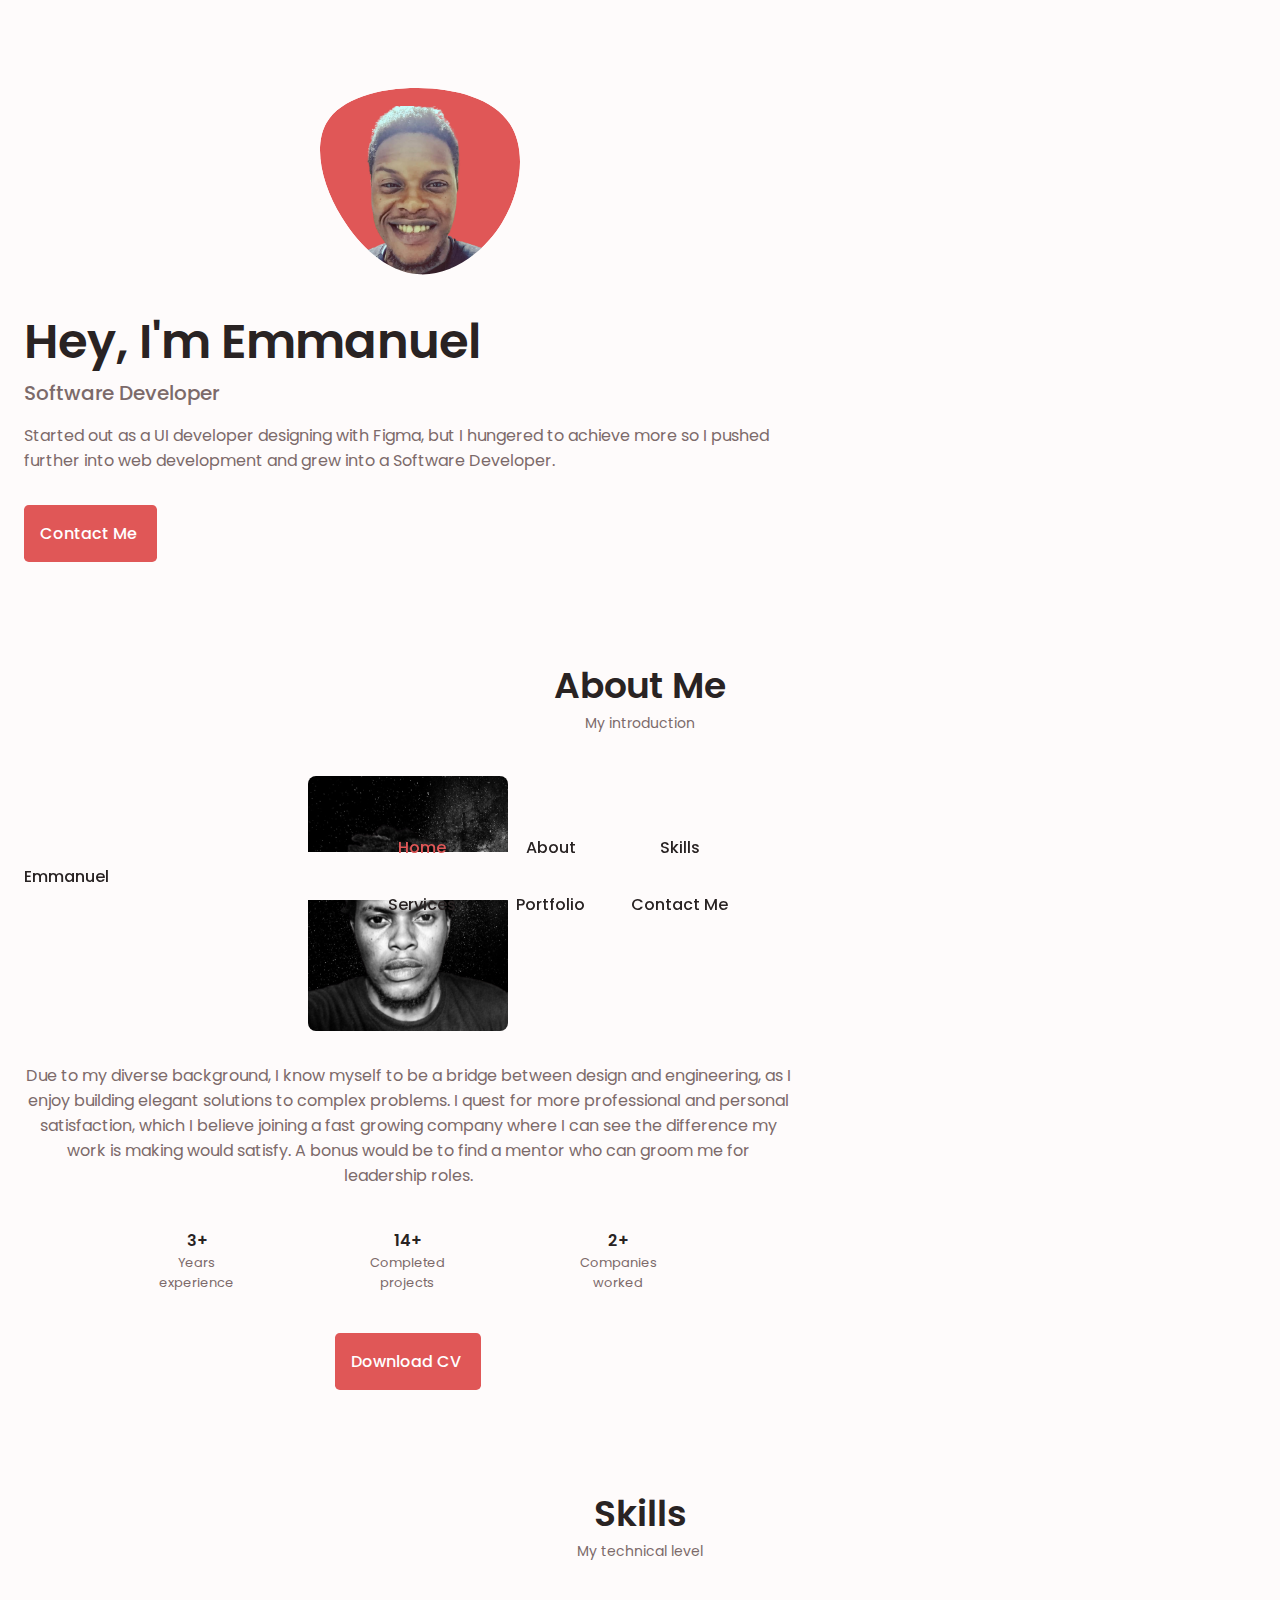
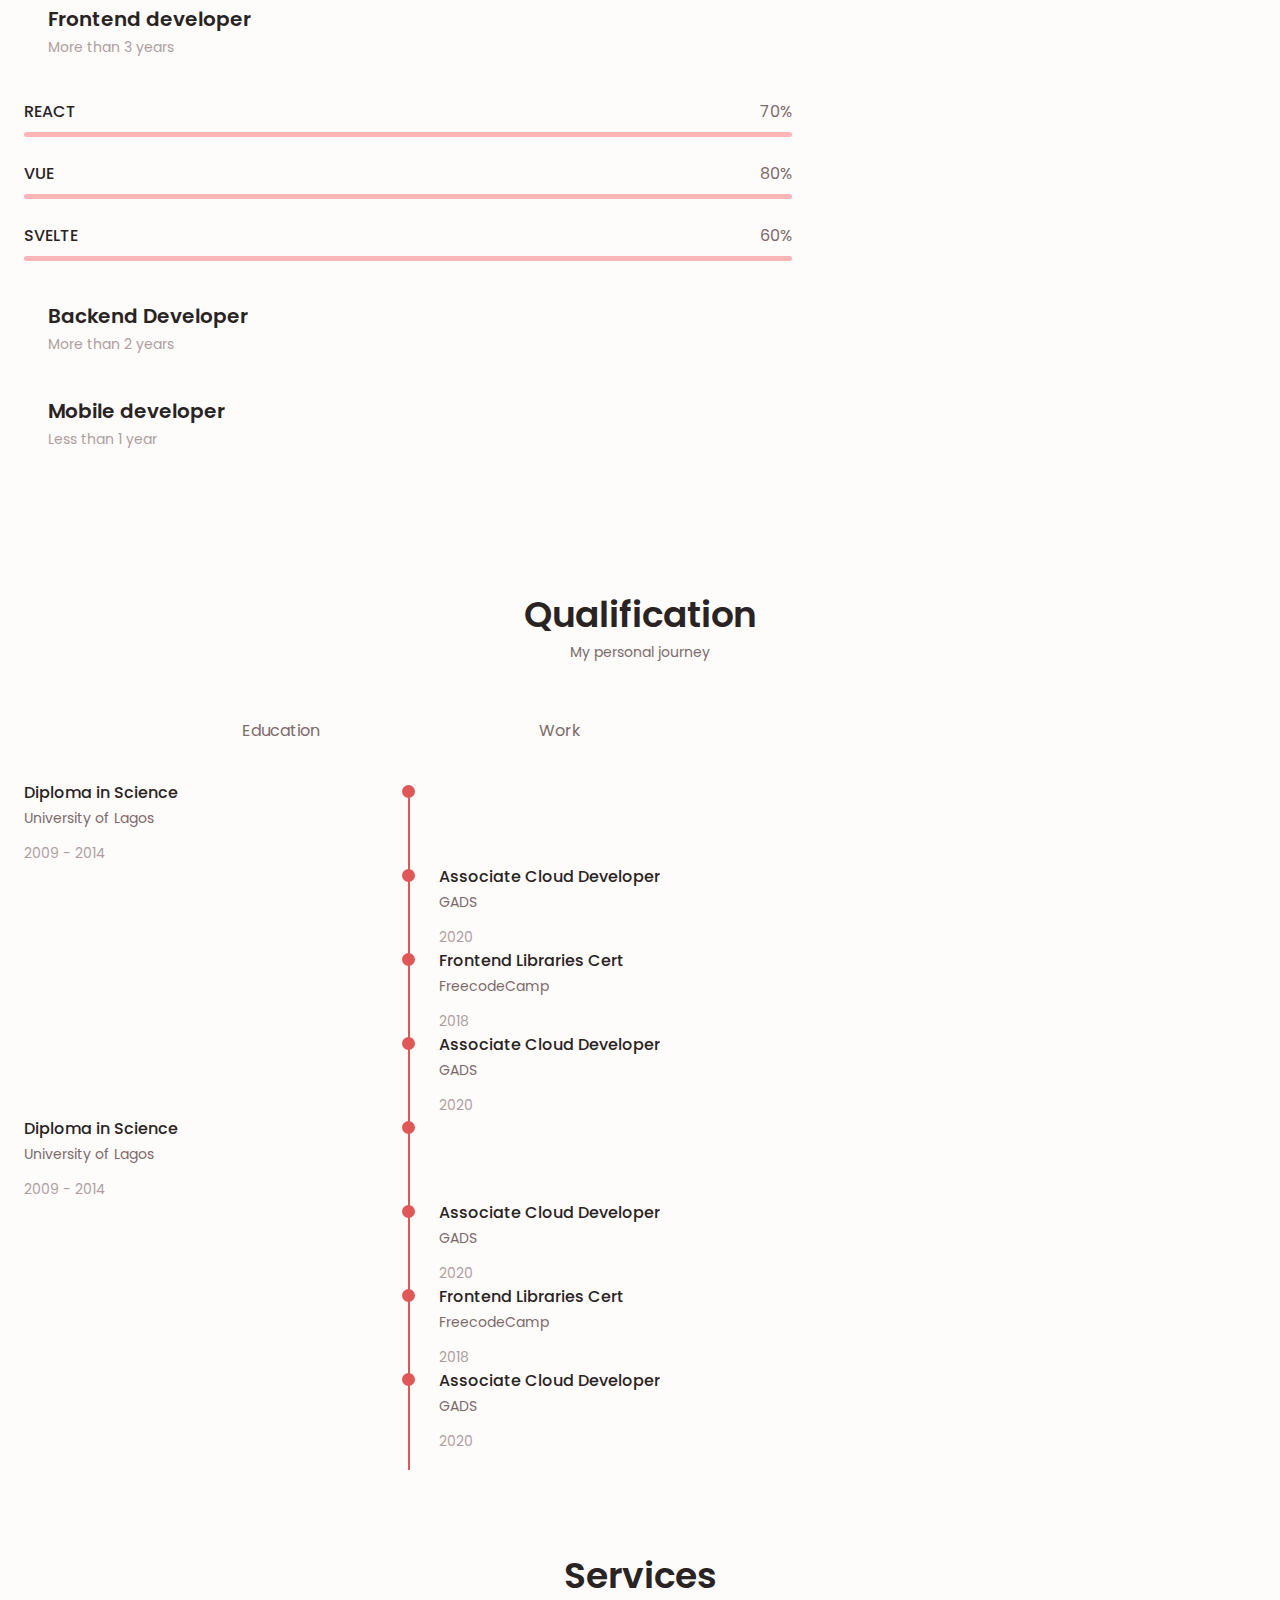
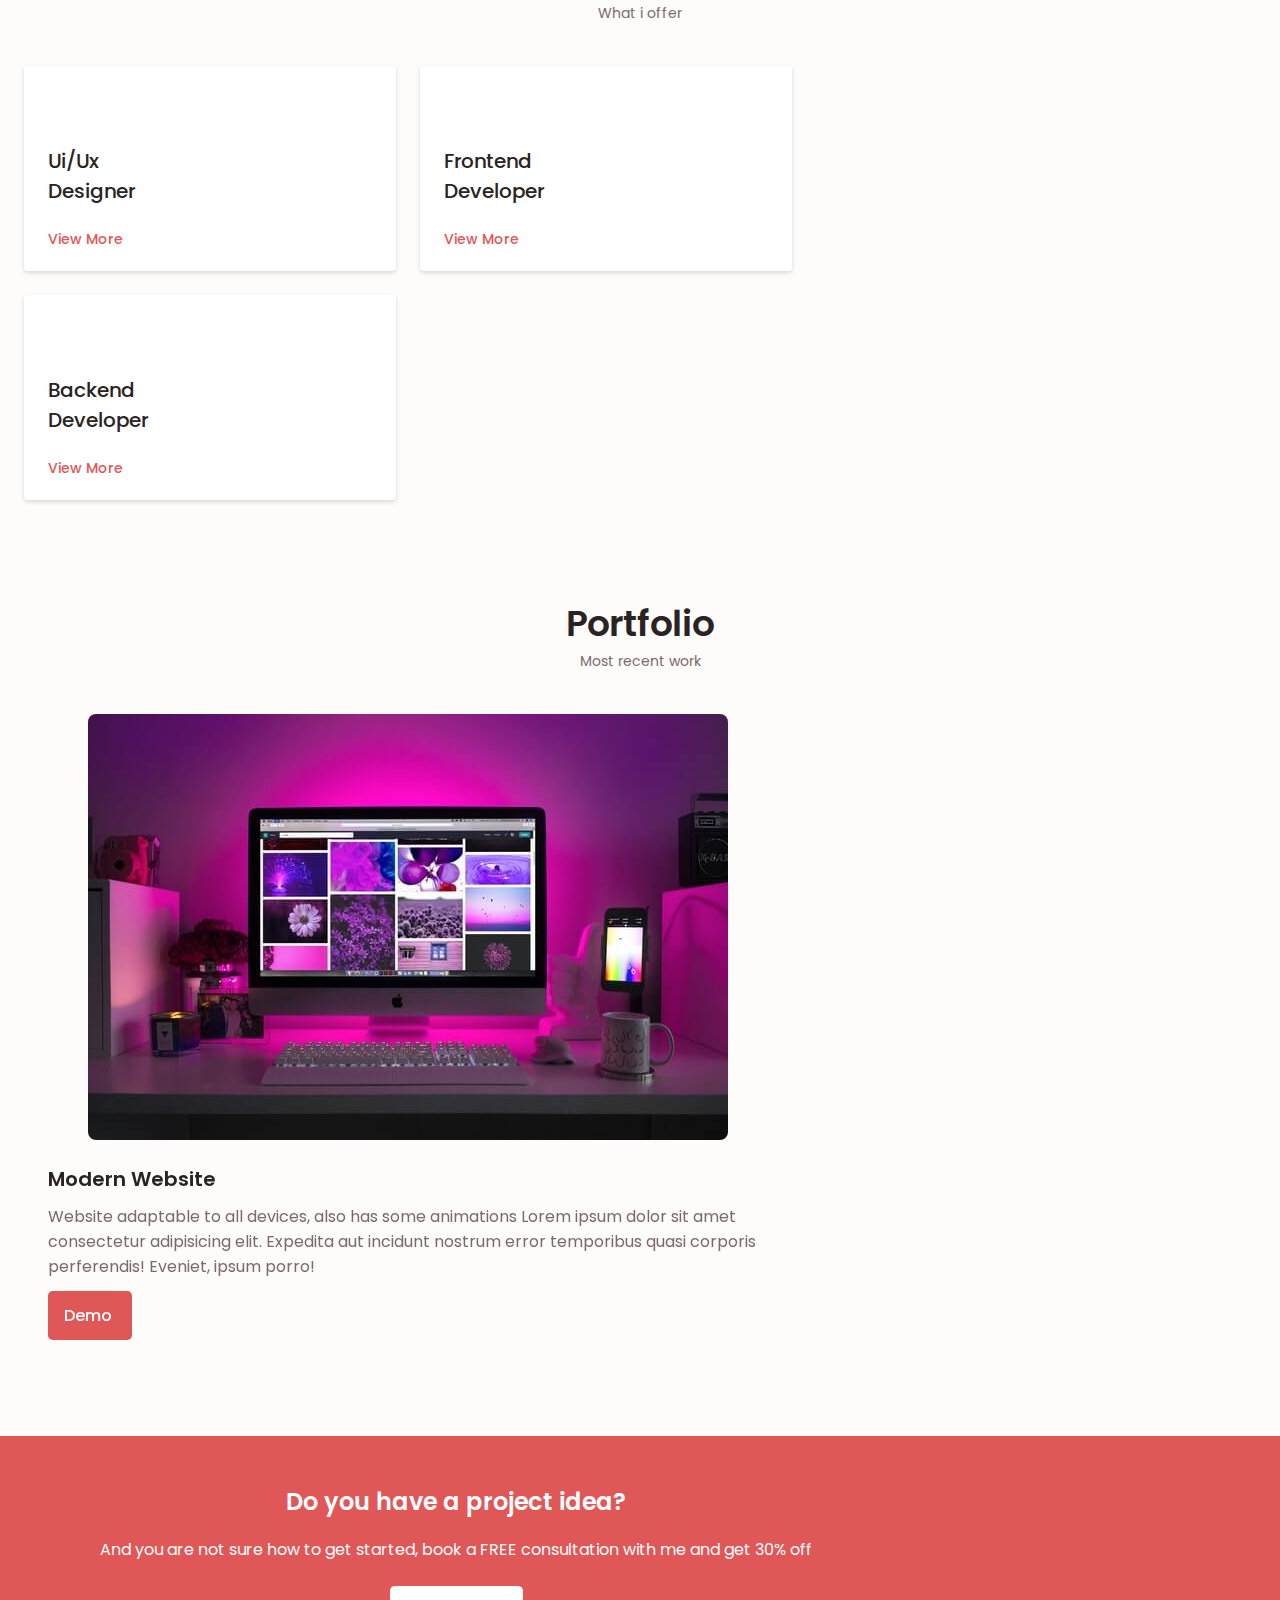
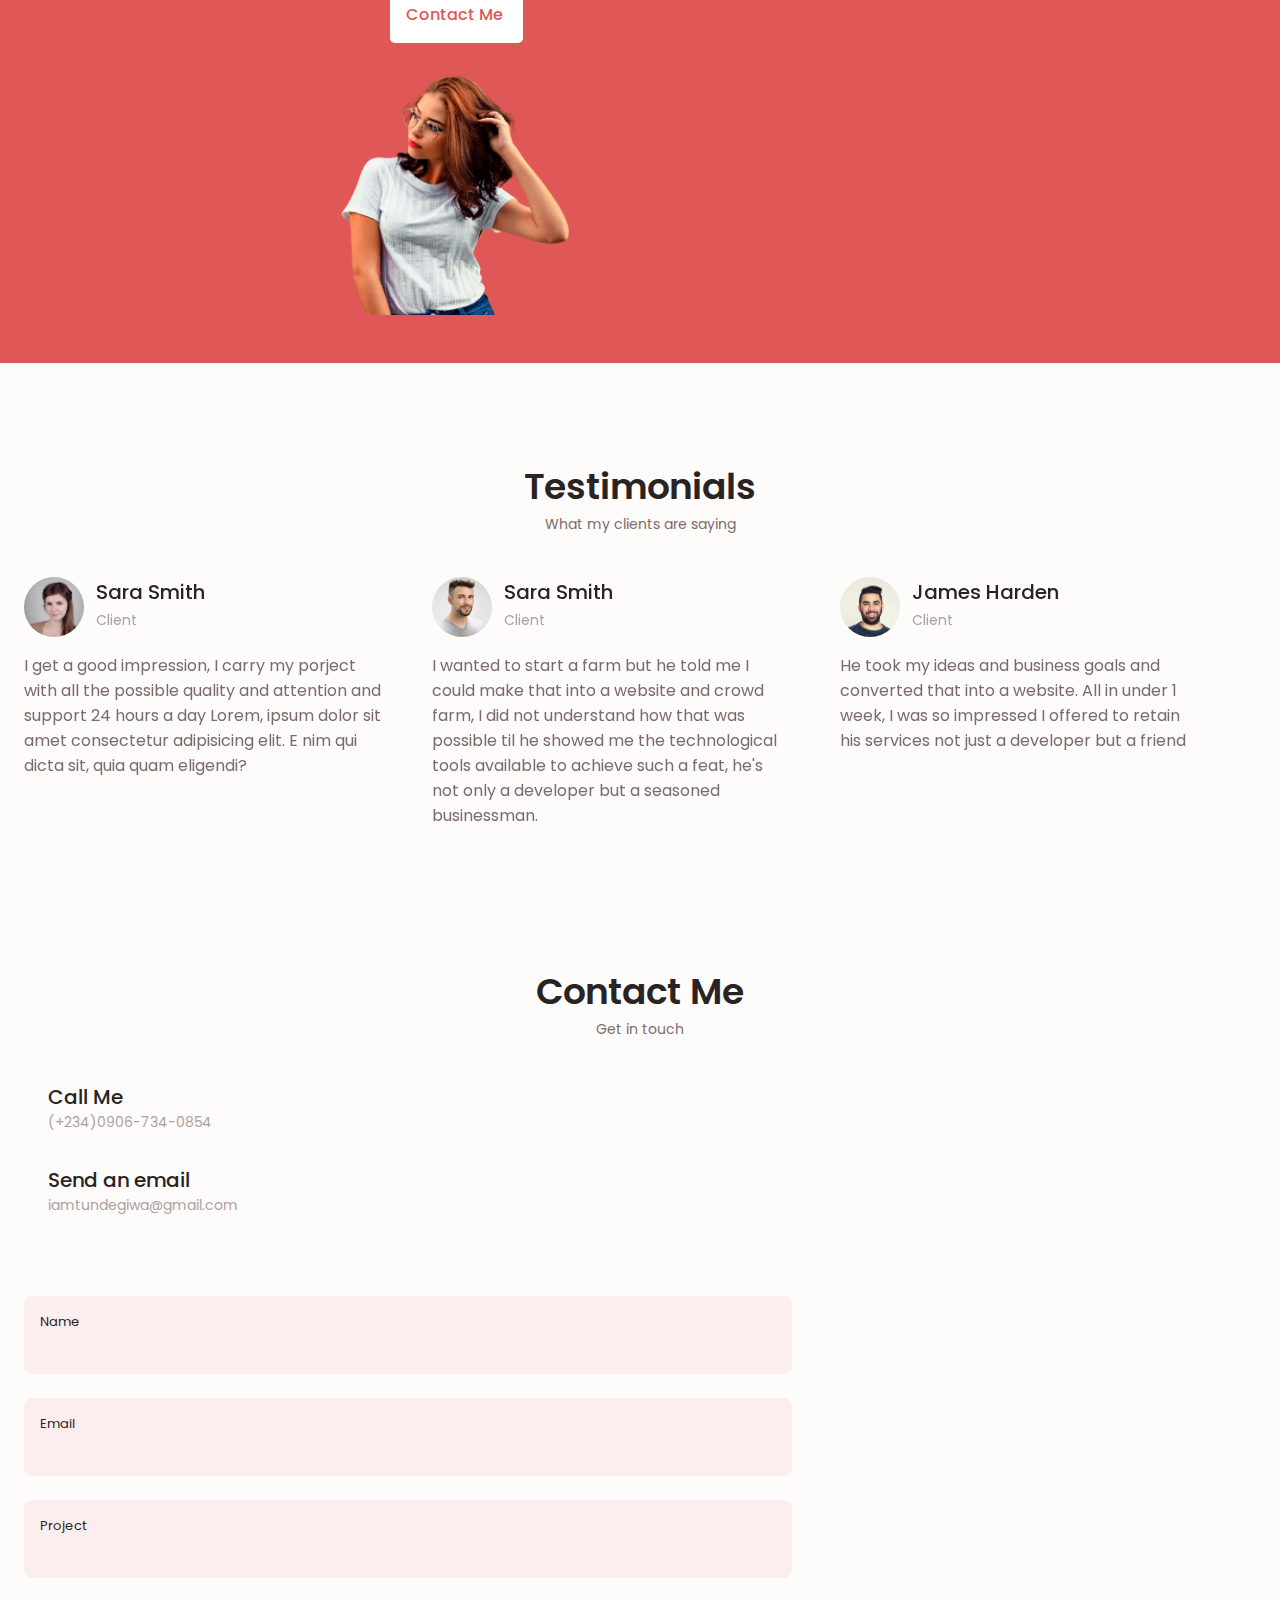
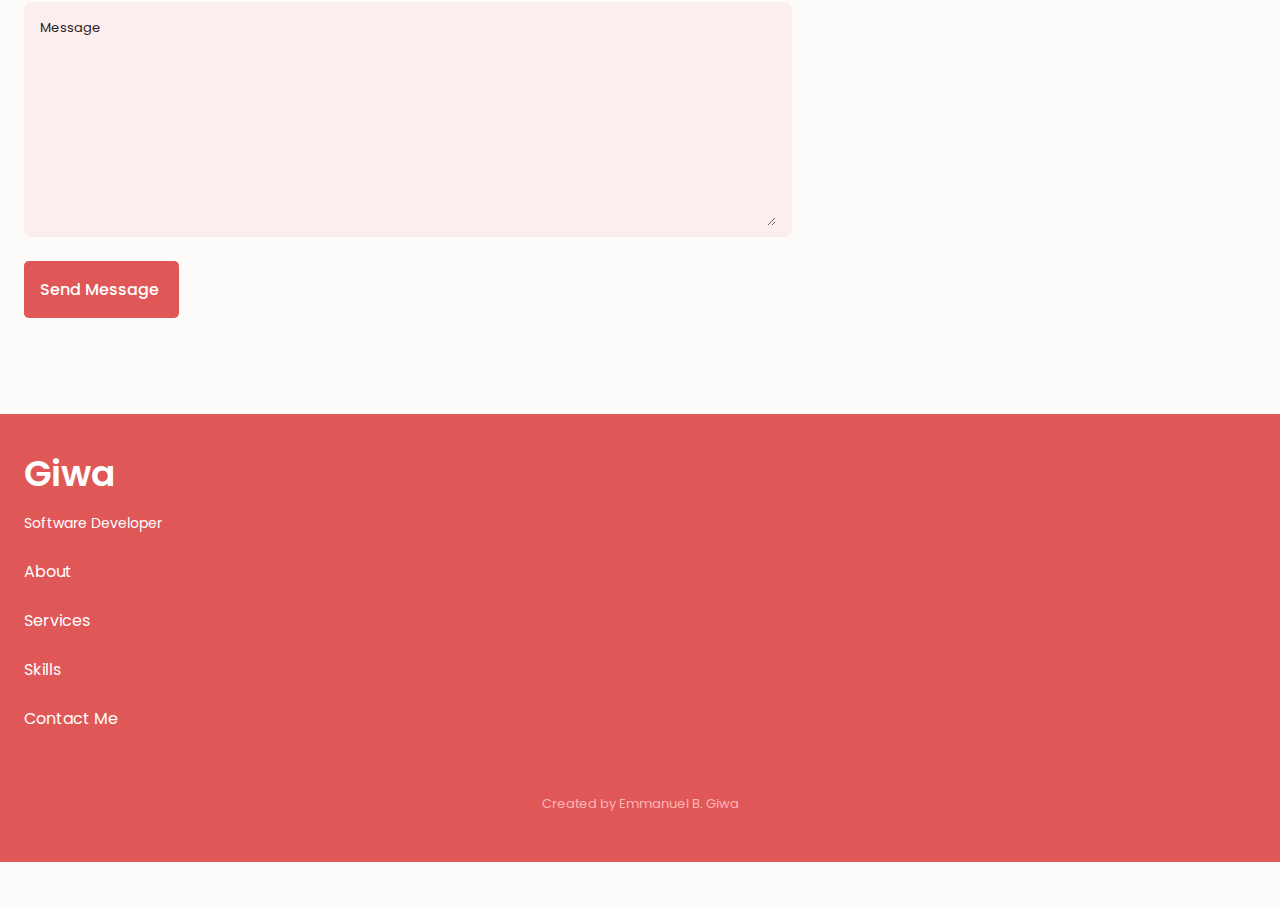
==== commit c583cb0a: "implementing dark theme toggle" ====
--- a/index.html
+++ b/index.html
@@ -51,6 +51,9 @@
       </div>
 
       <div class="nav__btns">
+        <!-- switch themes  -->
+        <i class="uil uil-moon change-theme" id="theme-button"></i>
+        
         <div class="nav__toggle" id="nav-toggle">
           <i class="uil uil-apps"></i>
         </div>
--- a/assets/css/main.css
+++ b/assets/css/main.css
@@ -74,6 +74,34 @@
    }
  }
 
+ body.dark-theme {
+   --first-color-second: hsl(var(--hue-color), 30%, 8%);
+   --title-color: hsl(var(--hue-color), 8%, 95%);
+   --text-color: hsl(var(--hue-color), 8%, 75%);
+   --input-color: hsl(var(--hue-color), 29%, 16%);
+   --body-color: hsl(var(--hue-color), 28%, 12%);
+   --container-color: hsl(var(--hue-color), 29%, 16%);
+ }
+
+ /* switch themes */
+ .nav__btns {
+   display: flex;
+   align-items: center;
+ }
+
+ .change-theme {
+   font-size: 1.25em;
+   margin-right: var(--mb-1);
+   cursor: pointer;
+   color: var(--title-color);
+   transition: 200ms ease-in-out;
+   /* background-color: var(--title-color); */
+ }
+
+ .change-theme:hover {
+   color: var(--first-color);
+ }
+ 
   /* MAIN STYLING */
  body {
   margin: 0 0 var(--header-height) 0;
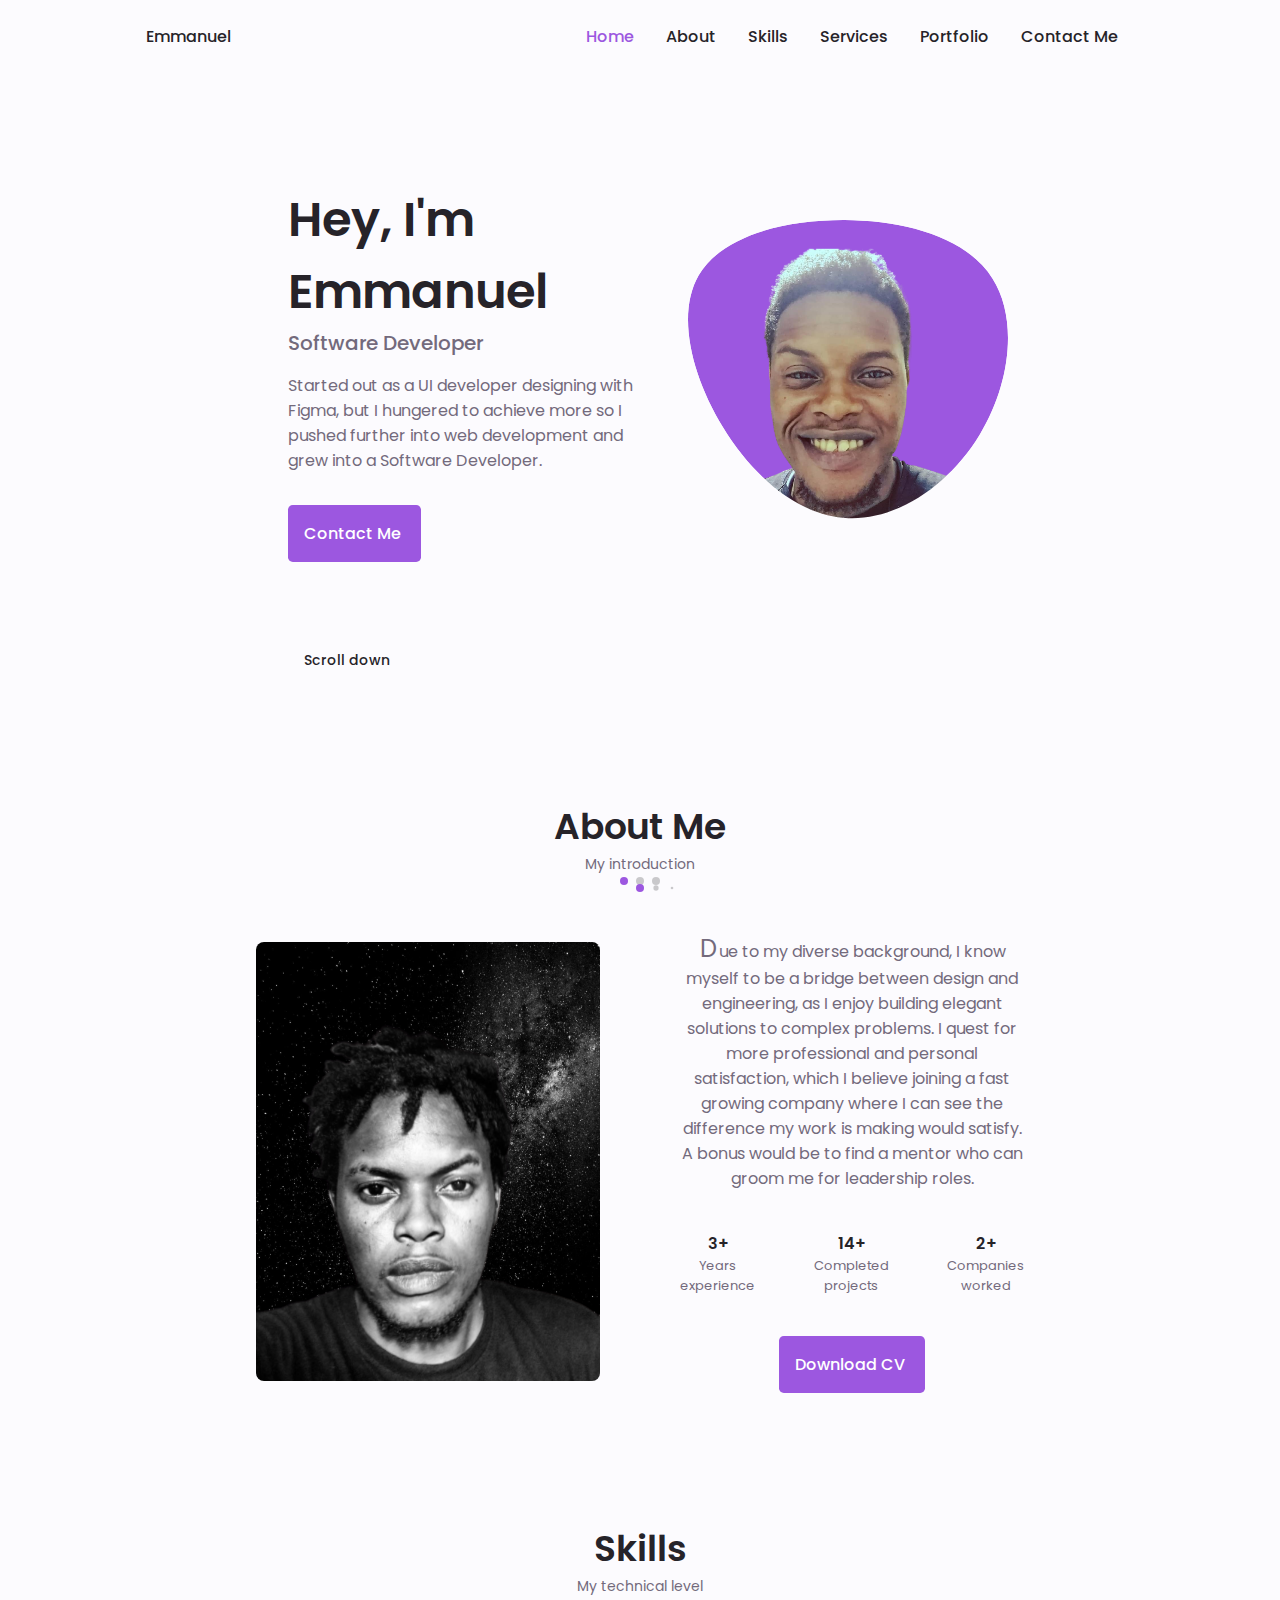
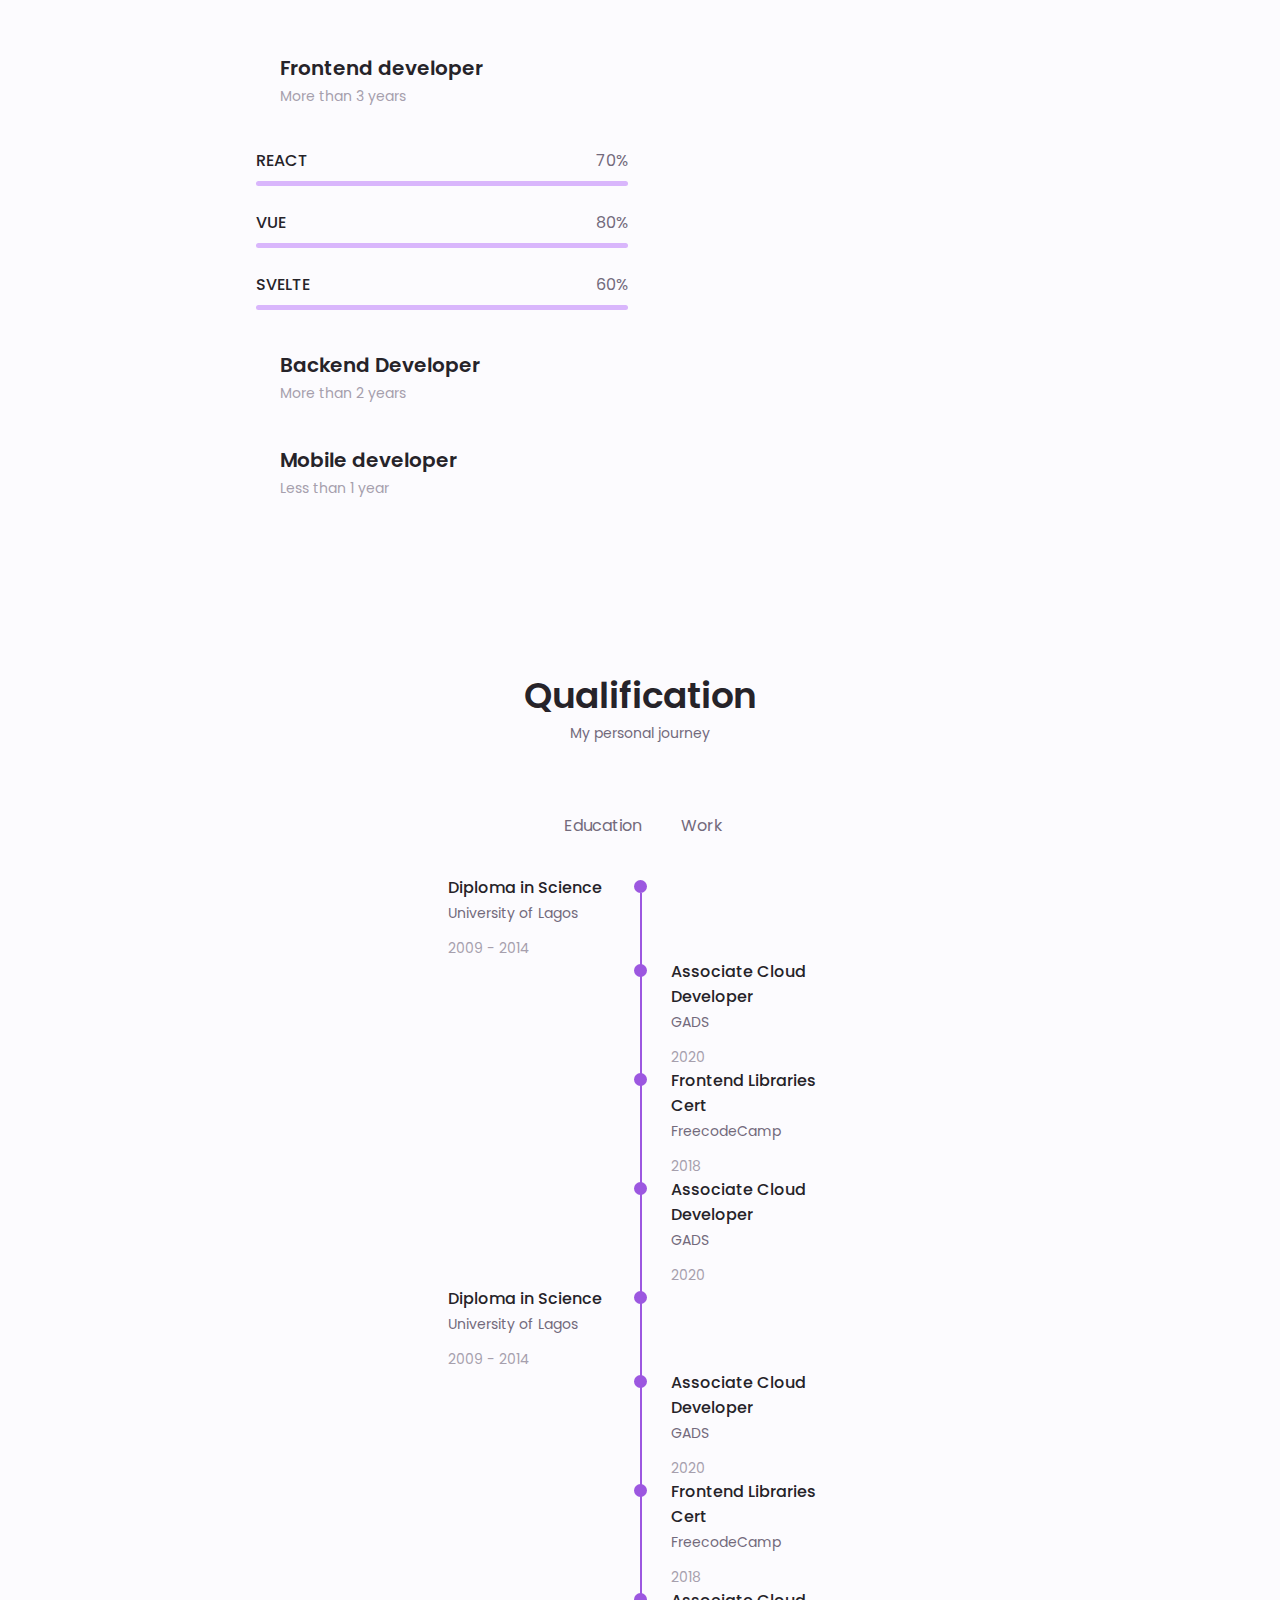
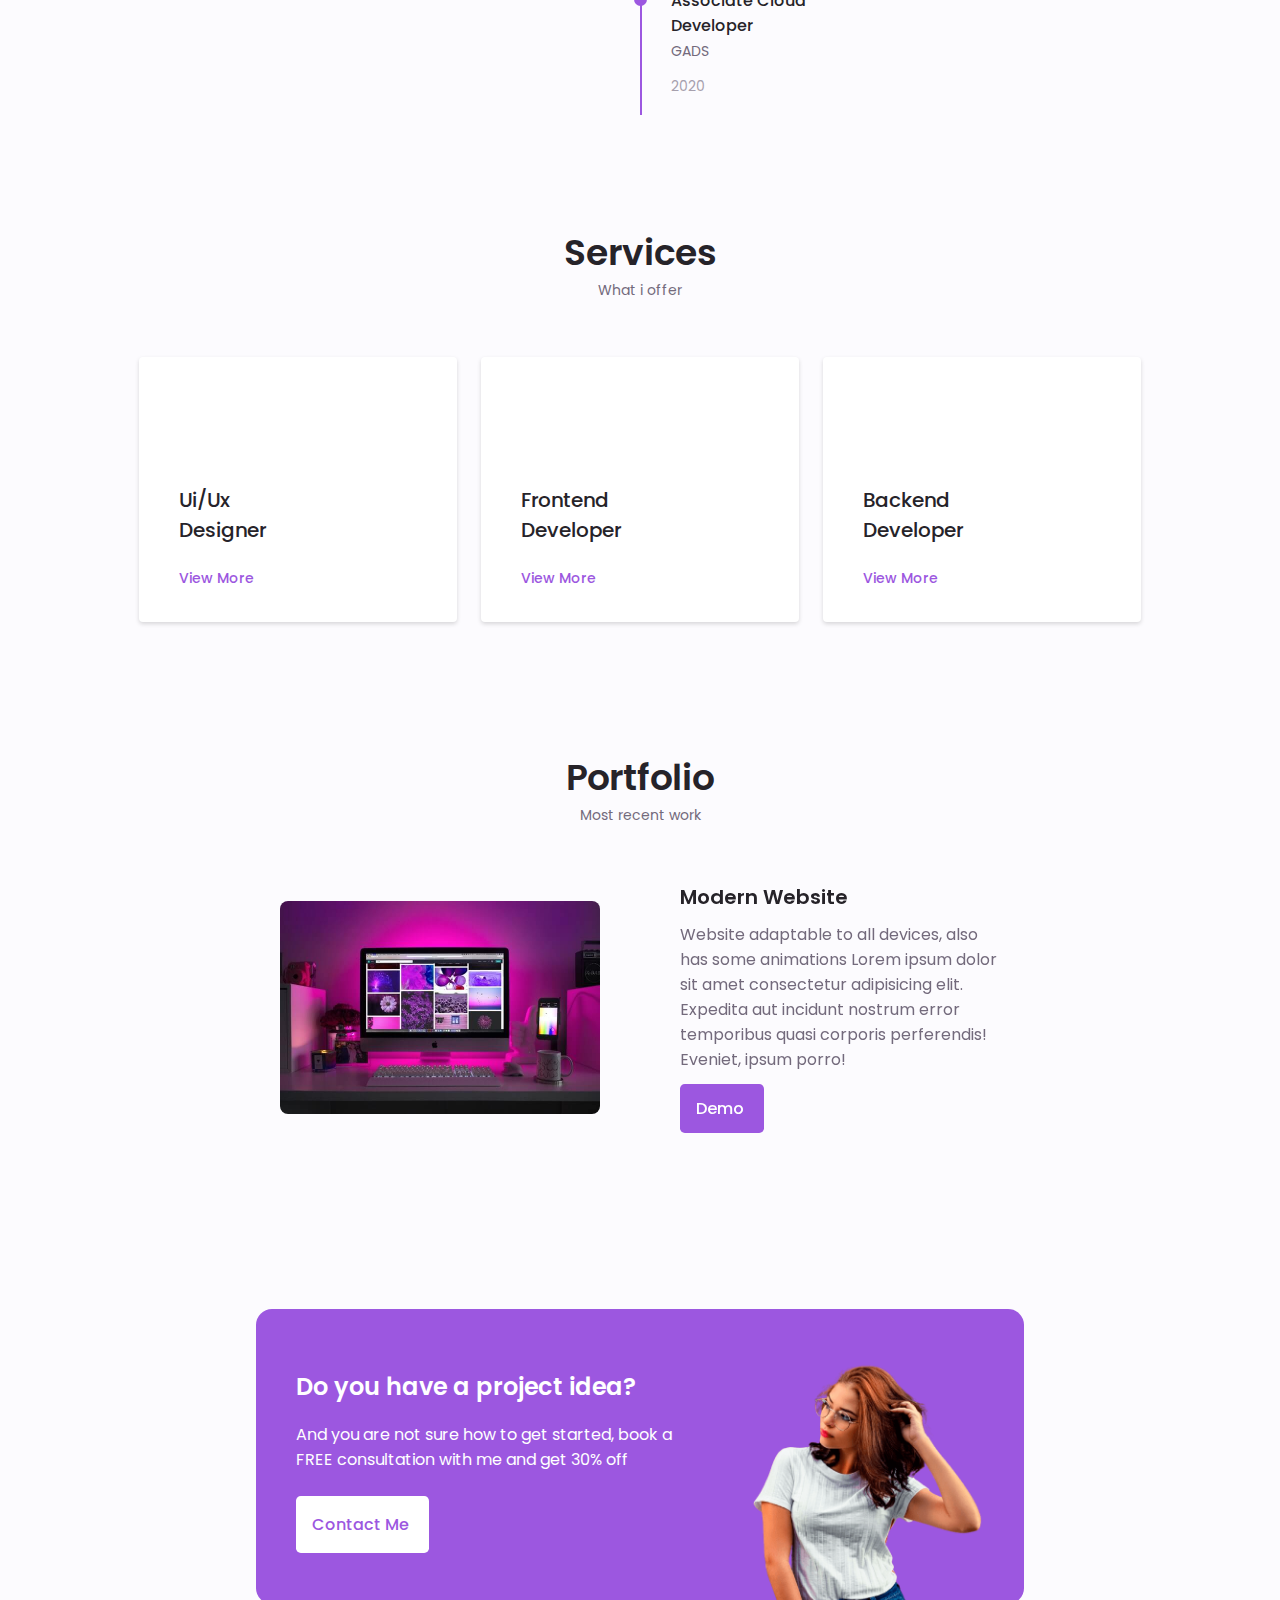
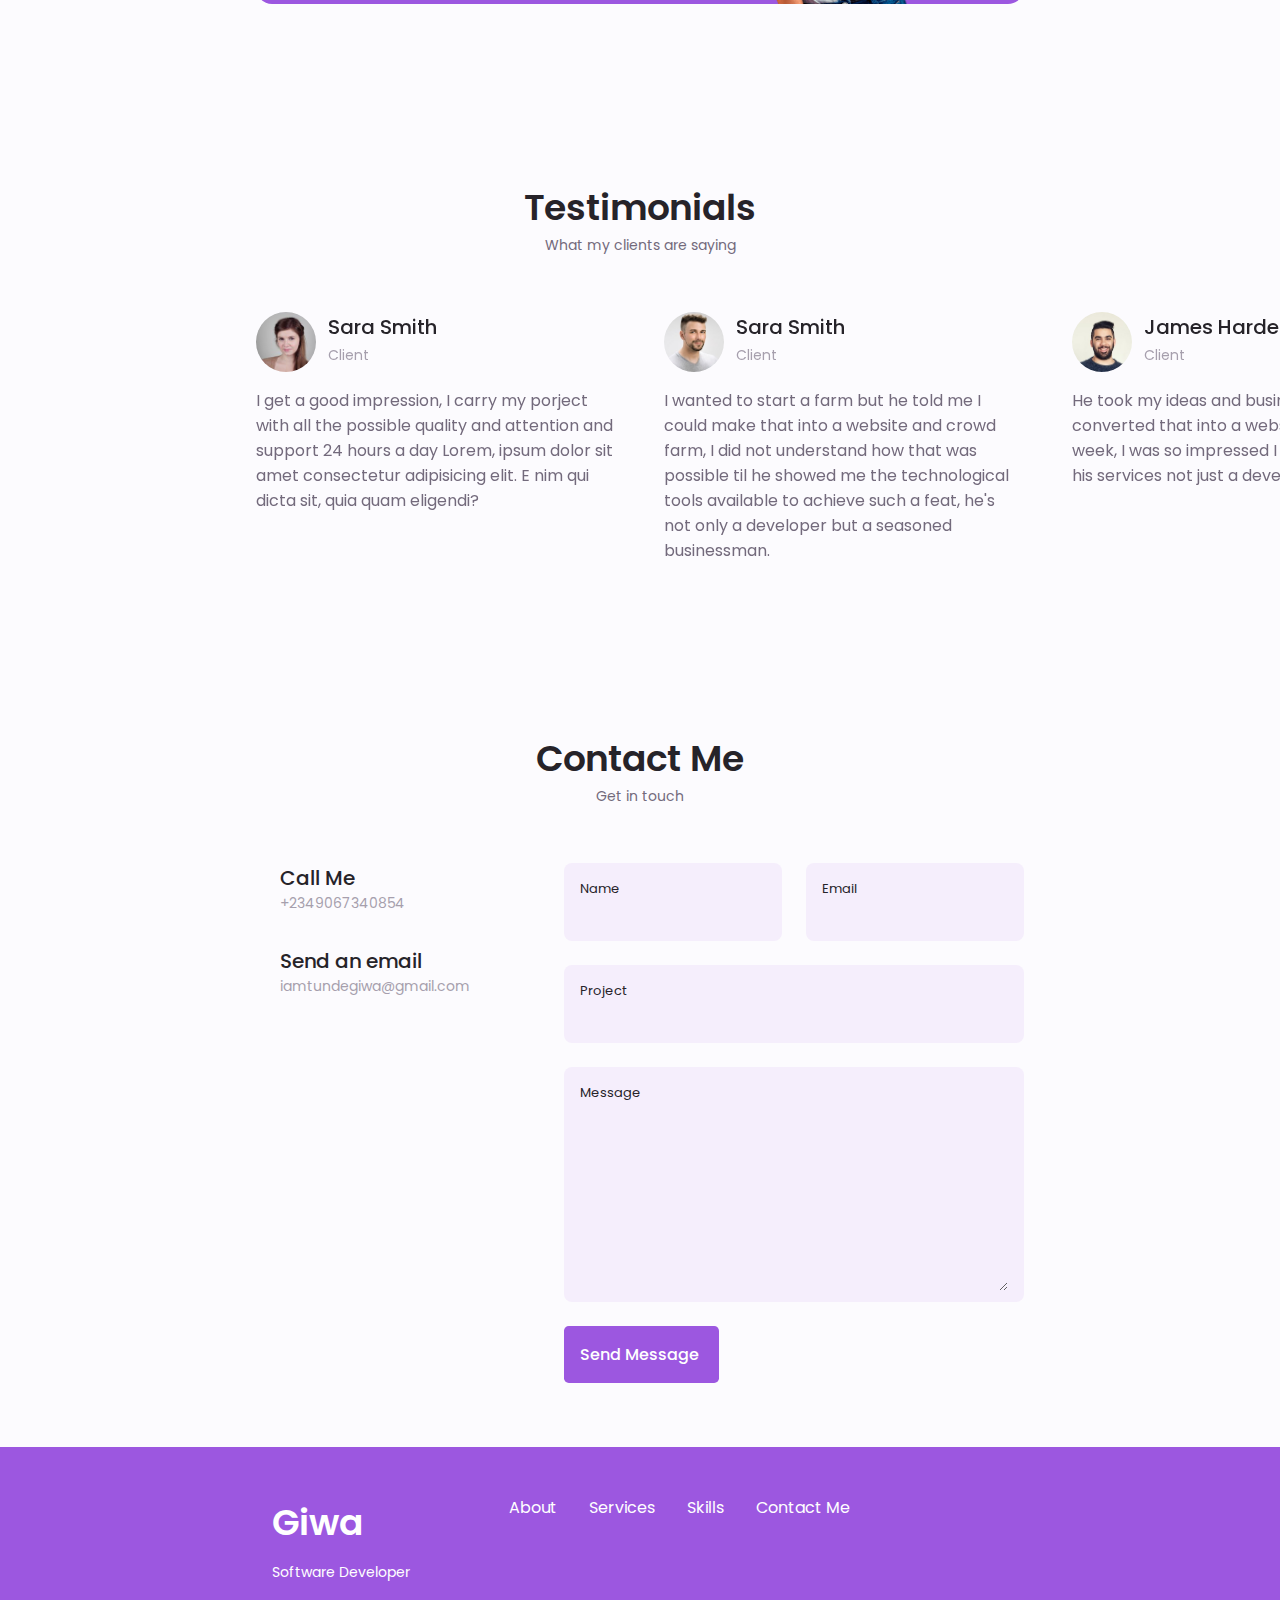
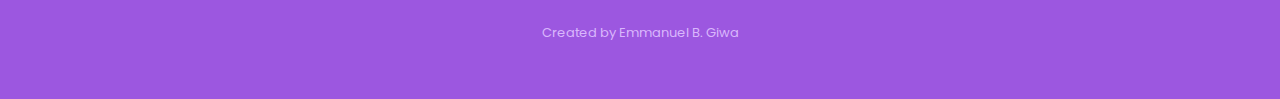
==== commit 88790b85: "PORTFOLIO COMPLETED" ====
--- a/index.html
+++ b/index.html
@@ -764,7 +764,7 @@
 
               <div>
                 <h3 class="contact__title">Call Me</h3>
-                <div class="contact__subtitle">(+234)0906-734-0854</div>
+                <div class="contact__subtitle">+2349067340854</div>
               </div>
             </div>
 
--- a/assets/css/main.css
+++ b/assets/css/main.css
@@ -1,12 +1,4 @@
 @import url('https://fonts.googleapis.com/css2?family=PT+Sans+Narrow&family=Poppins:wght@300;400&display=swap');
-
-* {
-  border: 0;
-  padding: 0;
-  margin: 0;
-  box-sizing: border-box;
-}
-
 html {
   scroll-behavior: smooth;
 }
@@ -14,7 +6,7 @@
 :root {
   --header-height: 3em;
 
-  --hue-color: 0;
+  --hue-color: 270;
 
   /* BACKGROUND COLORS  */
   --first-color: hsl(var(--hue-color), 69%, 61%);
@@ -27,6 +19,8 @@
   --input-color: hsl(var(--hue-color), 70%, 96%);
   --body-color: hsl(var(--hue-color), 60%, 99%);
   --container-color: #fff;
+  --scroll-bar-color: hsl(var(--hue-color), 12%, 90%);
+  --scroll-thumb-color: hsl(var(--hue-color), 12%, 80%);
 
   /* FONTS AND TYPOGRAPHY  */
   --body-font: 'Poppins', sans-serif;
@@ -81,7 +75,18 @@
    --input-color: hsl(var(--hue-color), 29%, 16%);
    --body-color: hsl(var(--hue-color), 28%, 12%);
    --container-color: hsl(var(--hue-color), 29%, 16%);
+   --scroll-bar-color: hsl(var(--hue-color), 12%, 48%);
+  --scroll-thumb-color: hsl(var(--hue-color), 12%, 36%);
  }
+
+ * {
+  border: 0;
+  padding: 0;
+  margin: 0;
+  -webkit-tap-highlight-color: transparent;
+  box-sizing: border-box;
+}
+
 
  /* switch themes */
  .nav__btns {
@@ -937,7 +942,7 @@
 .scrollup {
   position: fixed;
   right: 1em;
-  bottom: 0;
+  bottom: -100%;
   background-color: var(--first-color);
   opacity: .8;
   padding: 0 .3em;
@@ -957,4 +962,349 @@
 .scrollup__icon {
   font-size: 1.5em;
   color: #fff;
-}+}
+
+::-webkit-scrollbar {
+  width: .40em;
+  background-color: var(--scroll-bar-color);
+  border-radius: .5em;
+}
+
+
+::-webkit-scrollbar-thumb {
+  /* transition: 790ms ease-in-out; */
+  border-radius: .5em;
+  background-color: var(--scroll-thumb-color); 
+  }
+
+  ::-webkit-scrollbar-thumb:hover {
+    background-color: var(--text-color-light);
+  }
+
+
+/*                    MEDIA QUERIES                 */
+
+::-webkit-scrollbar:hover {
+    background-color: var(--text-color-light);
+  }
+/* SMALL DEVICES  */
+@media screen and (max-width: 350px) {
+  .container {
+    margin-left: var(--mb-1);
+    margin-right: var(--mb-1);
+  }
+
+  .nav__menu {
+    padding: 2em .25em 4em;
+  }
+
+  .nav__list {
+    column-gap: 0;
+  }
+
+  .home__content {
+    grid-template-columns: .25fr 3fr;
+  }
+
+  .home__blob {
+    width: 180px;
+  }
+
+  .skills__title {
+    font-size: var(--normal-font-size);
+  }
+
+  .qualification__data {
+    gap: .5em;
+  }
+
+  .services__container {
+    grid-template-columns: max-content;
+    justify-content: center;
+  }
+
+  .services__content {
+    width: 100%;
+    padding: 3.5em;
+  }
+
+  .services__modal {
+    padding: 0 .5em;
+  }
+
+  .project__img {
+    width: 200px;
+  }
+
+  .testimonial__data,
+  .testimonial__header {
+    flex-direction: column;
+    align-items: center;
+  }
+
+  .testimonial__img {
+    margin-right: 0;
+    margin-bottom: var(--mb-0-25);
+  }
+
+  .testimonial__data,
+  .testimonial__description {
+    text-align: center;
+  }
+  
+}
+/* SMALL DEVICES  */
+@media screen and (min-width: 568px) {
+  .home__content {
+    grid-template-columns: max-content 1fr 1fr;
+  }
+
+  .home__data {
+    grid-column: initial;
+  }
+
+  .home__img {
+    order: 1;
+    justify-self: center;
+  }
+
+  .about__container,
+  .skills__container,
+  .portfolio__content,
+  .project__container,
+  .contact__container,
+  .footer__container {
+    /* display: grid; */
+    grid-template-columns: repeat(2, 2fr);
+  }
+
+  .qualification__sections {
+    display: grid;
+    grid-template-columns: .6fr;
+    justify-content: center;
+  }
+}
+
+@media screen and (min-width: 768px) {
+  .container {
+    margin-left: auto;
+    margin-right: auto;
+  }
+
+  body {
+    margin: 0;
+  }
+
+  .section {
+    padding: 6em 0 2em;
+  }
+
+  .section__subtitle {
+    margin-bottom: 4em;
+  }
+
+  .header {
+    top: 0;
+    bottom: initial;
+  }
+
+  .header,
+  .main
+  .footer__container 
+  {
+    padding: 0 1em;
+  }
+
+  .nav {
+    height: calc(var(--header-height) + 1.5em);
+    column-gap: 1em;
+  }
+
+  .nav__icon,
+  .nav__close,
+  .nav__toggle {
+    display: none;
+  }
+
+  .nav__list {
+    display: flex;
+    column-gap: 2em;
+  }
+
+  .nav__menu {
+    margin-left: auto;
+  }
+
+  .change-theme {
+    margin: 0;
+  }
+
+  .home__container {
+    row-gap: 5em;
+  }
+
+  .home__content {
+    padding-top: 5.5em;
+    column-gap: 2em;
+  }
+
+  .home__blob {
+    width: 270px;
+  }
+
+  .home__scroll {
+    display: block;
+  }
+
+  .home__scroll-button {
+    margin-left: 3em;
+  }
+
+  .about__container {
+    column-gap: 5em;
+  }
+
+  .about__img {
+    width: 350px;
+  }
+
+  .about__description {
+    text-align: center;
+  }
+
+  .about__description::first-letter {
+    font-size: var(--h2-font-size);
+    padding: 0 .1em;
+  }
+
+  .about__info {
+    justify-content: space-between;
+  }
+
+  .about__buttons {
+    justify-content: initial;
+  }
+
+  .qualification__tabs {
+    justify-content: center;
+  }
+
+  .qualification__button {
+    margin: 0 var(--mb-1);
+  }
+
+  .qualification__sections {
+    grid-template-columns: .5fr;
+  }
+
+  .services__container {
+    grid-template-columns: repeat(3, 318px);
+    justify-content: center;
+  }
+
+  .services__icon {
+    font-size: 2em;
+  }
+
+  .services__content {
+    padding: 6em 0 2em 2.5em;
+  }
+
+  .services__modal-content {
+    width: 450px;
+  }
+
+  .portfolio__img {
+    width: 320px;
+  }
+
+  .portfolio__content {
+    align-items: center;
+  }
+
+  .project {
+    text-align: initial;
+  }
+
+  .project__bg {
+    background: none;
+  }
+
+  .project__container {
+    background-color: var(--first-color-second);
+    border-radius: 1em;
+    padding: 3em 2.5em 0;
+    grid-template-columns: 1fr max-content;
+    column-gap: 3em;
+  }
+
+  .project__data {
+    padding-top: .8em;
+  }
+
+  .footer__container {
+    /* grid-template-columns: repeat(3, 1fr); */
+    display: flex;
+    justify-content: space-between;
+  }
+
+  .footer__bg {
+    padding: 3em 0 3.5em;
+  }
+
+  .footer__links {
+    flex-direction: row;
+    column-gap: 2em;
+  }
+  
+  .footer__socials {
+    justify-self: flex-end;
+  }
+  
+}
+
+/* SMALL DEVICES  */
+@media screen and (min-width: 1024px) {
+  .header,
+  .main,
+  .footer__container {
+    padding: 0;
+  }
+
+  .home__blob {
+    width: 320px;
+  }
+
+  .home__social {
+    transform: translateX(-6em);
+  }
+
+  .portfolio__content {
+    column-gap: 5em;
+  }
+
+  .swiper-portfolio-icon {
+    font-size: 3.5em;
+  }
+
+  .swiper-button-next {
+    right: -3.5em;
+  }
+
+  .swiper-button-prev {
+    left: -3.5em;
+  }
+
+  .swiper-container-horizontal > .swiper-pagination-bullets {
+    bottom: -4.5em;
+  }
+
+  .contact__form {
+    width: 460px;
+  }
+
+  .contact__inputs {
+    grid-template-columns: repeat(2, 1fr);
+  }
+}
+
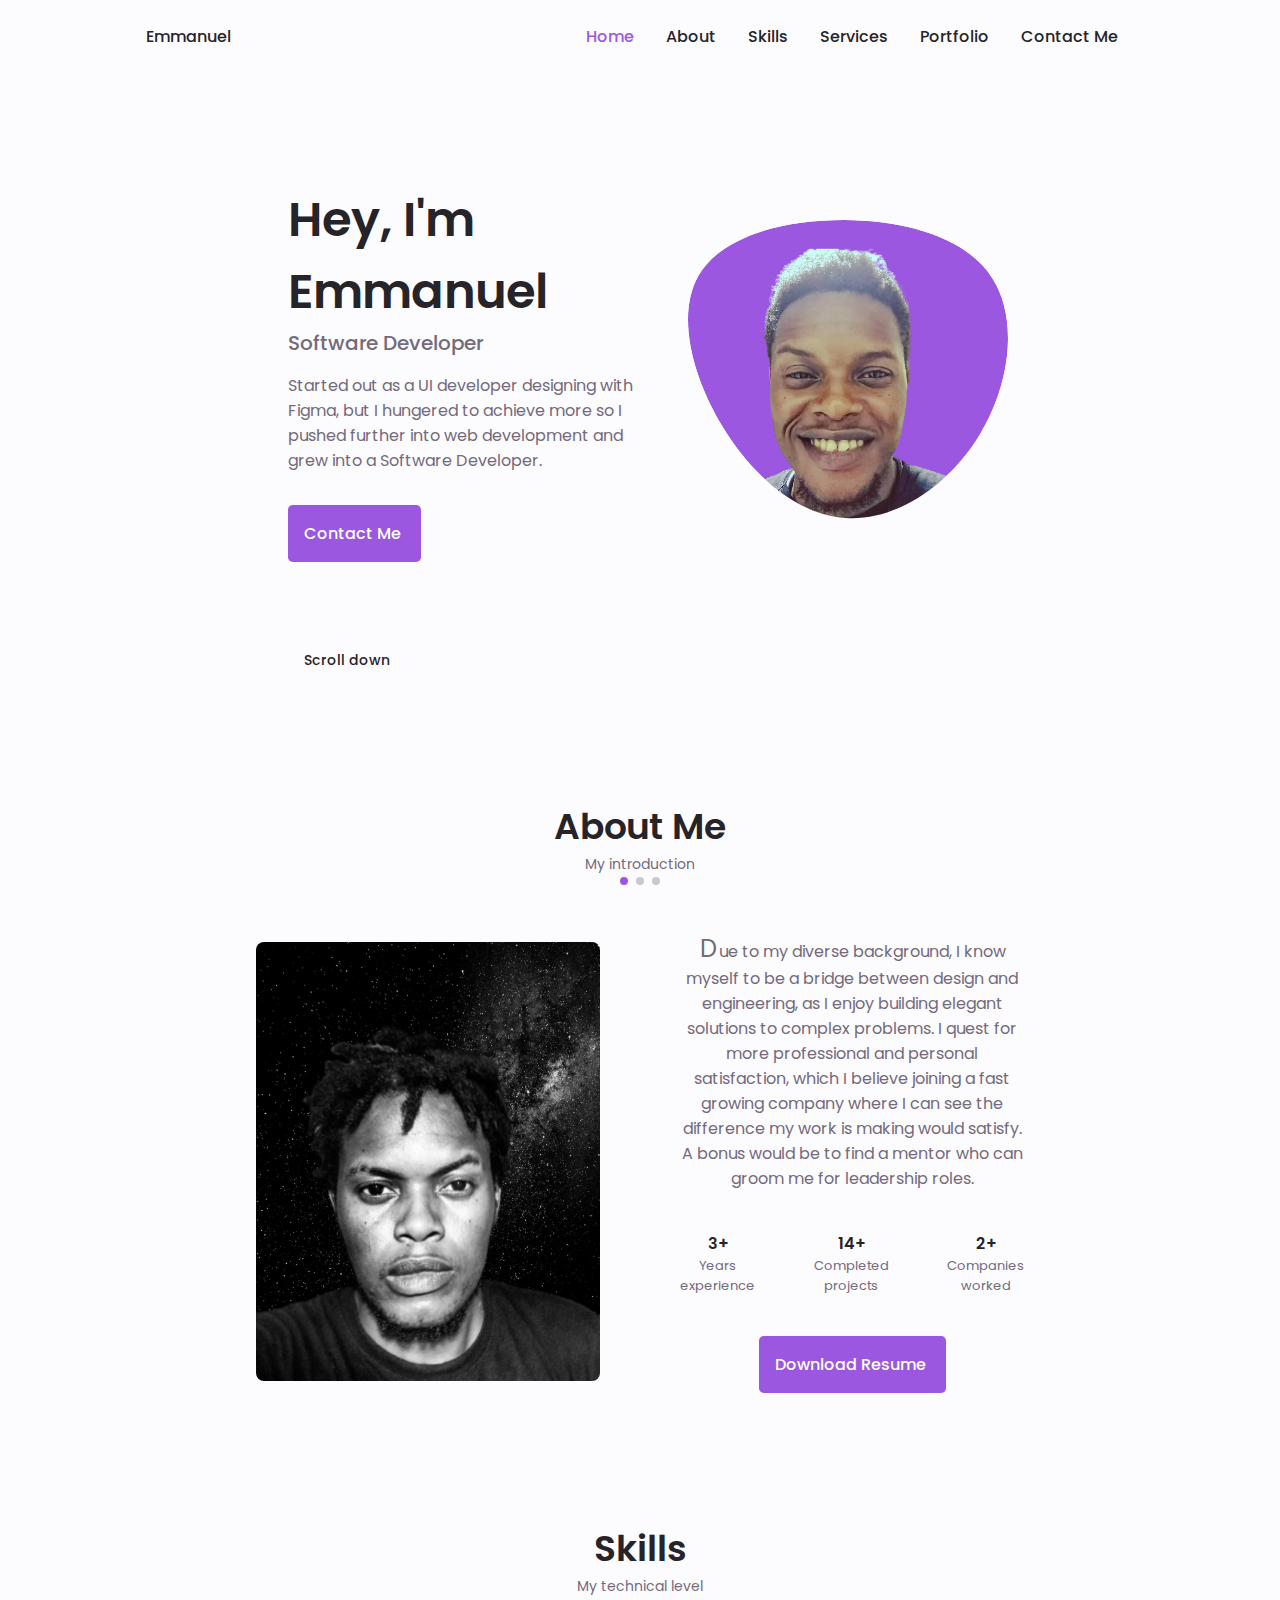
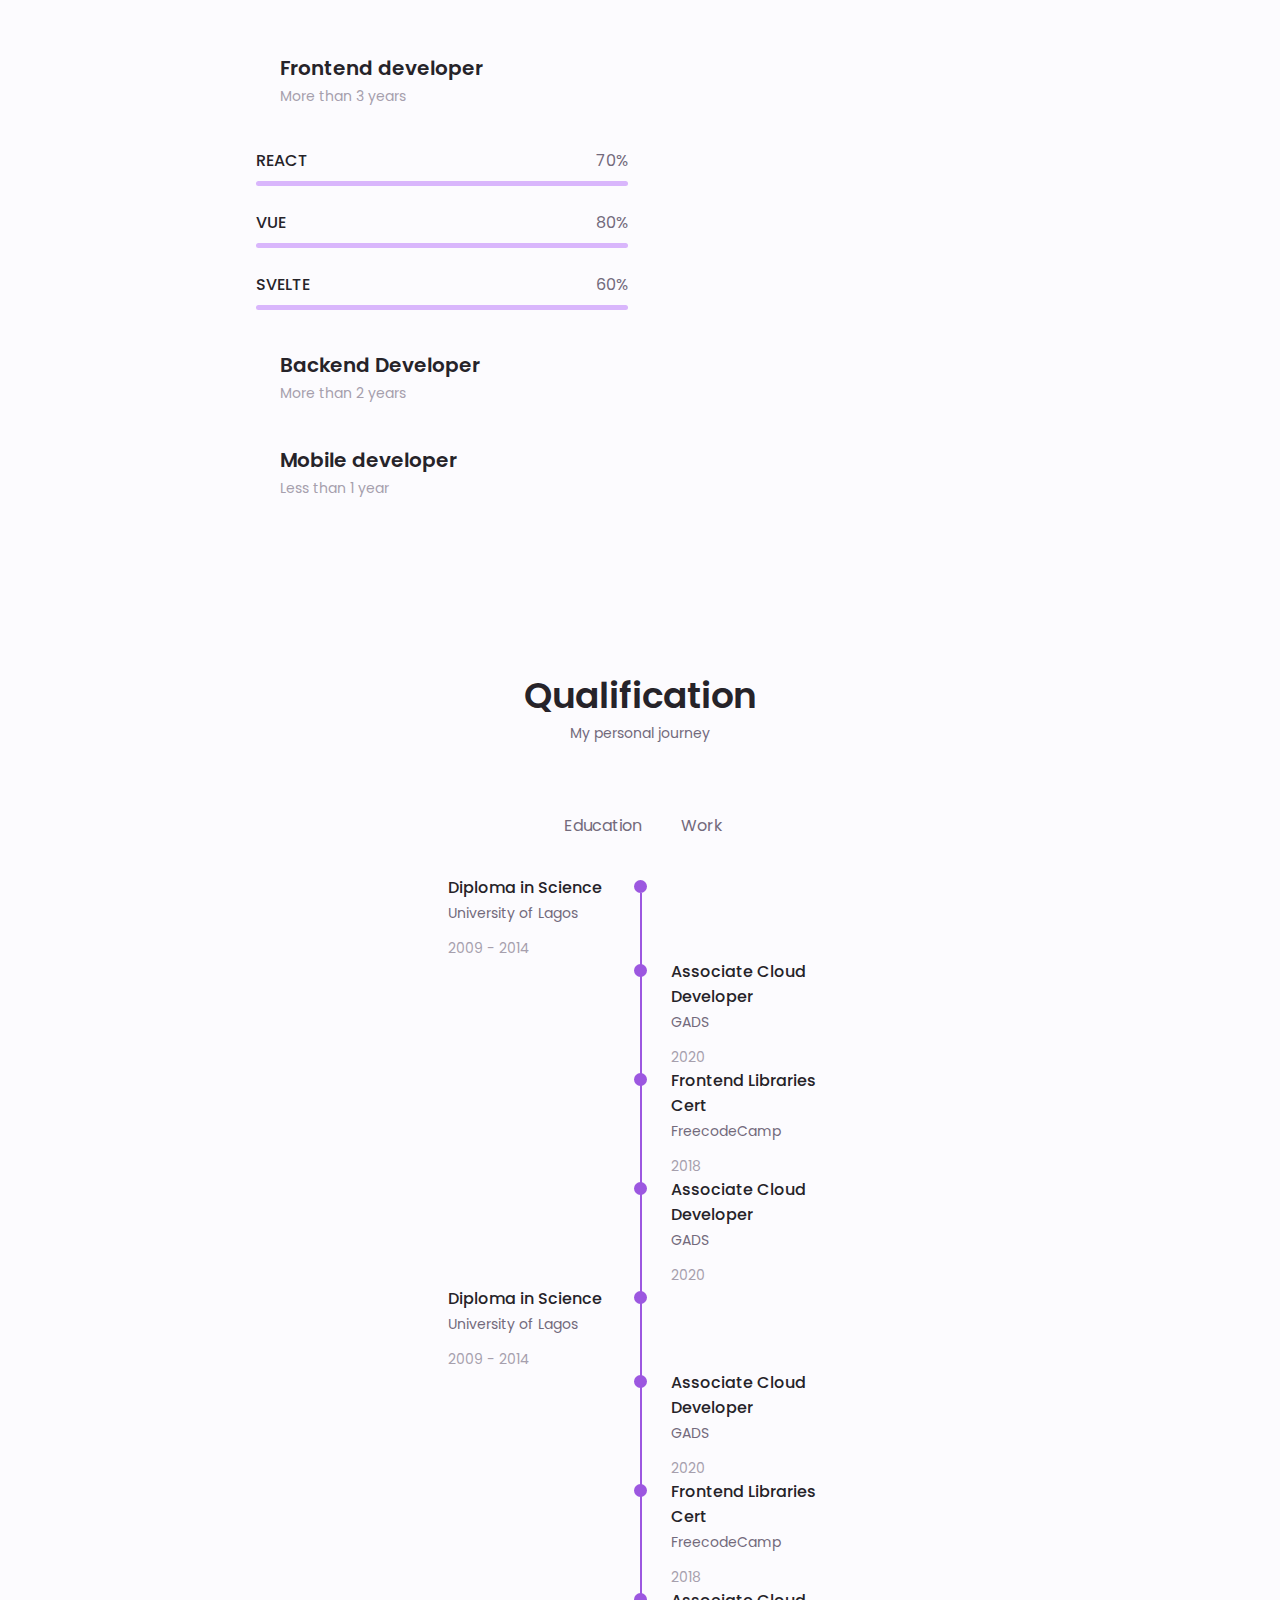
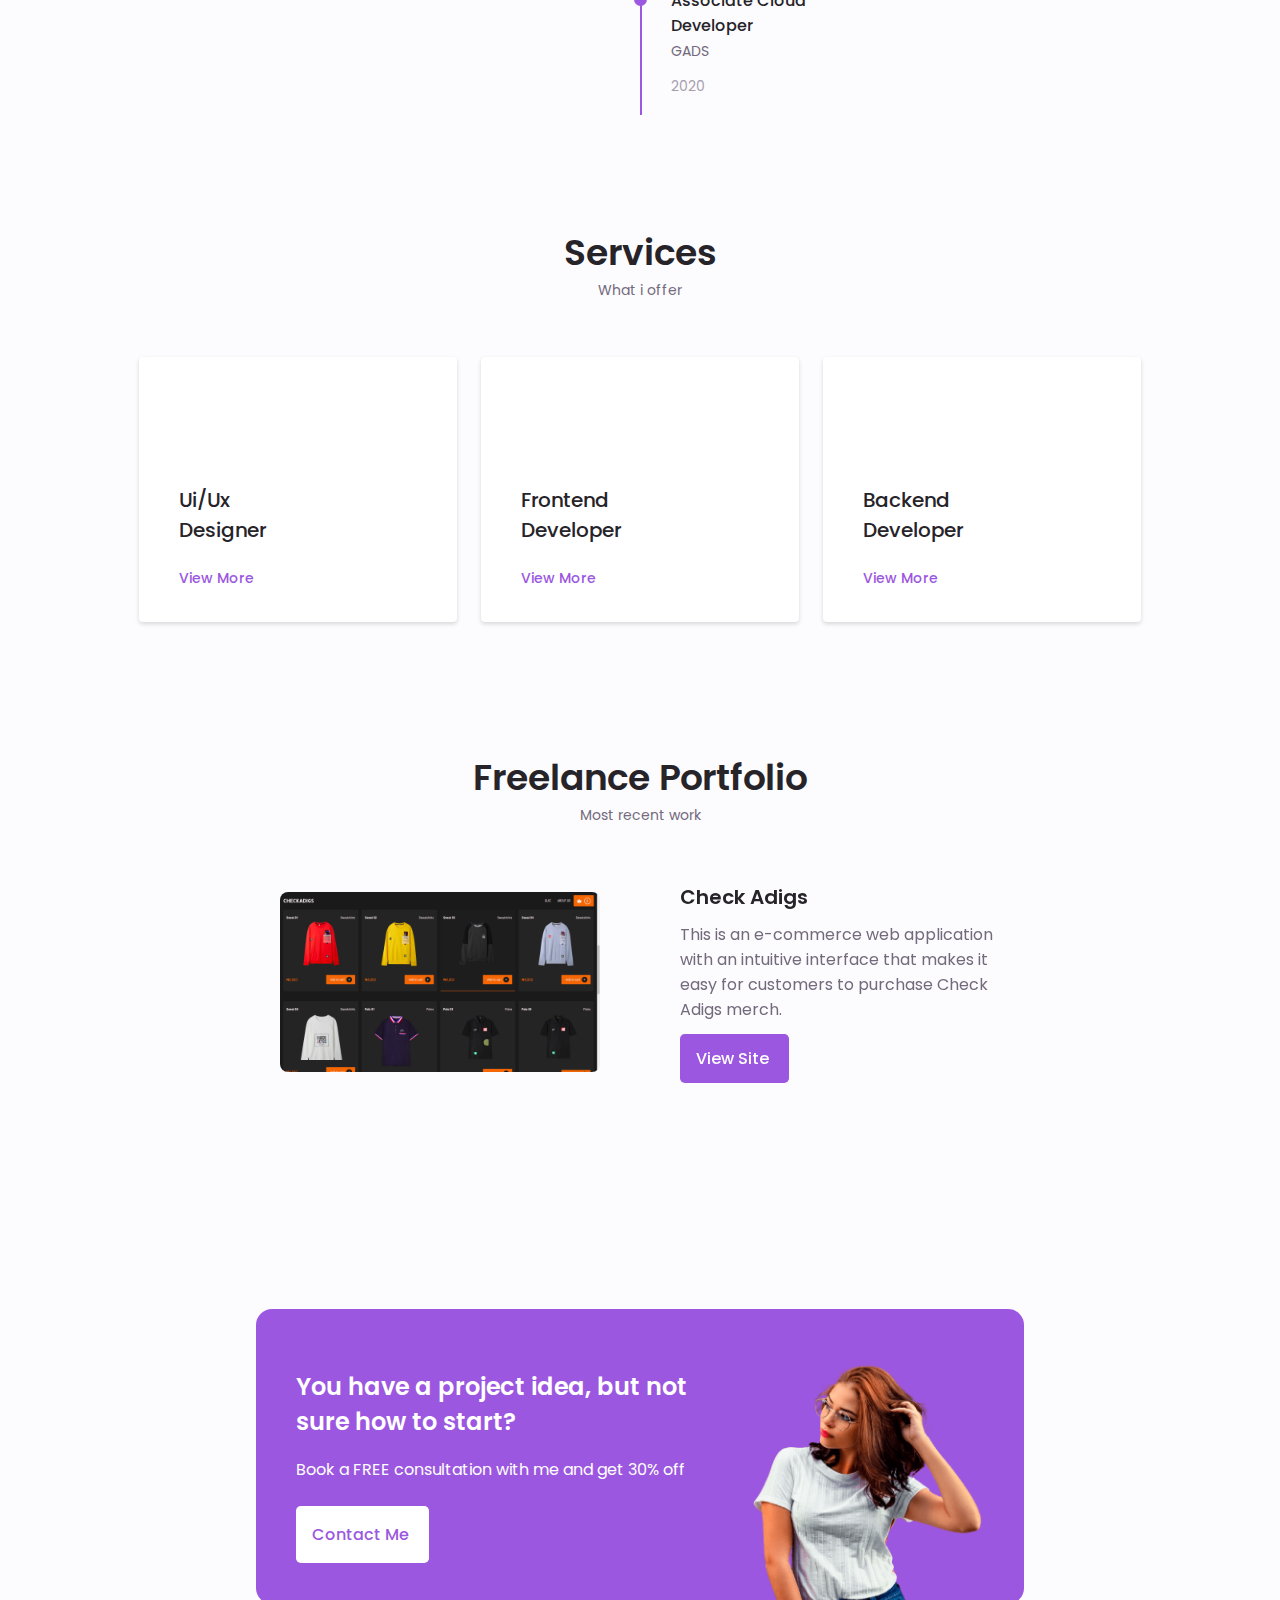
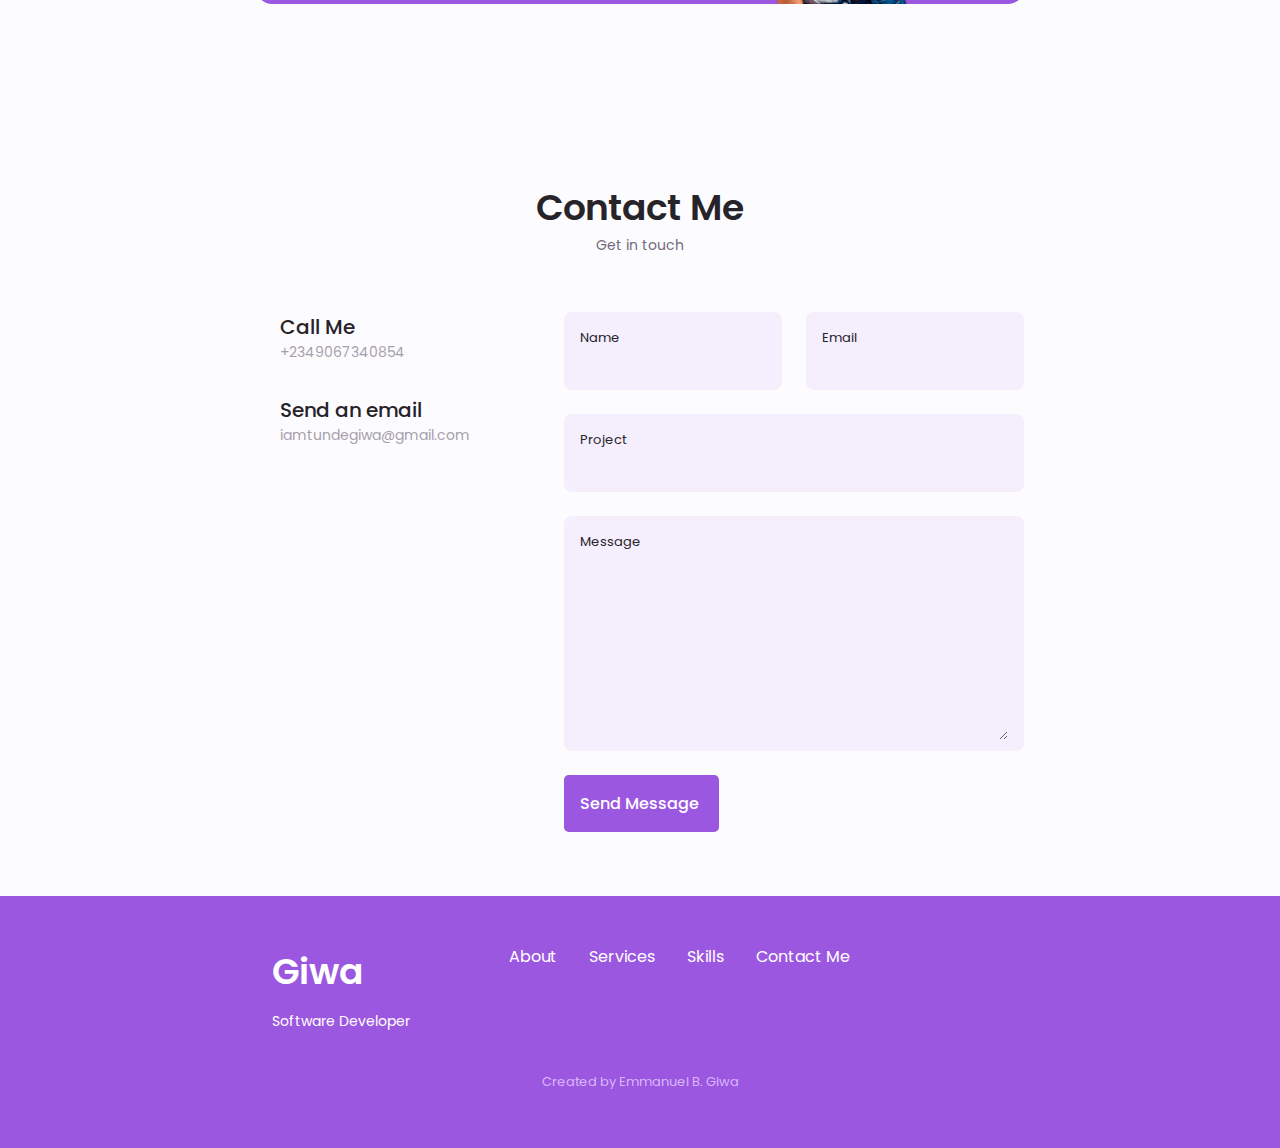
==== commit 5f3f0255: "replacing dummy data with real" ====
--- a/index.html
+++ b/index.html
@@ -151,8 +151,8 @@
           </div>
           <div class="about__buttons">
             <!-- download cv here  -->
-            <a download="" href="#" class="button button--flex">
-               Download CV <i class="uil uil-download-alt button__icon"></i>
+            <a download href="./assets/img/Emmanuel Giwa Resume.docx" class="button button--flex">
+               Download Resume <i class="uil uil-download-alt button__icon"></i>
             </a>
           </div>
         </div>
@@ -571,61 +571,54 @@
     
     <!-- portfolio  -->
     <section class="portfolio section" id="portfolio">
-      <h2 class="section__title">Portfolio</h2>
+      <h2 class="section__title">Freelance Portfolio</h2>
       <span class="section__subtitle">Most recent work</span>
 
       <div class="portfolio__container container swiper-container">
         <div class="swiper-wrapper">
           <!-- PORTFOLIO ONE  -->
           <div class="portfolio__content grid swiper-slide">
-            <img src="./assets/img/portfolio1.jpg" alt="portfolio" class="portfolio__img">
+            <img src="./assets/img/portfolio1.png" alt="portfolio" class="portfolio__img">
 
             <div class="portfolio__data">
-              <h3 class="portfolio__title">Modern Website</h3>
+              <h3 class="portfolio__title">Check Adigs</h3>
               <p class="portfolio__description">
-                Website adaptable to all devices, also has some animations Lorem ipsum 
-                dolor sit amet consectetur adipisicing elit. Expedita aut incidunt 
-                nostrum error temporibus quasi corporis perferendis! Eveniet, ipsum 
-                porro!
+                This is an e-commerce web application with an intuitive interface that makes it easy for customers to purchase Check Adigs merch.
               </p>
-              <a href="#" class="button button--flex button--small portfolio__button">
-                Demo 
+              <a href="https://checkadigs.com" target="_blank" class="button button--flex button--small portfolio__button">
+                View Site 
                 <i class="uil uil-eye button__icon"></i>
               </a>
             </div>
           </div>
            <!-- PORTFOLIO TWO  -->
            <div class="portfolio__content grid swiper-slide">
-            <img src="./assets/img/portfolio2.jpg" alt="portfolio" class="portfolio__img">
+            <img src="./assets/img/portfolio2.png" alt="portfolio" class="portfolio__img">
 
             <div class="portfolio__data">
-              <h3 class="portfolio__title">Modern Website</h3>
+              <h3 class="portfolio__title">Finpay</h3>
               <p class="portfolio__description">
-                Website adaptable to all devices, also has some animations Lorem ipsum 
-                dolor sit amet consectetur adipisicing elit. Expedita aut incidunt 
-                nostrum error temporibus quasi corporis perferendis! Eveniet, ipsum 
-                porro!
+                This here is the landing page for a startup fintech company.
+                I really enjoyed bringing this website to life as I worked alongside a talented UI developer and an amazing Project Manager to deliver this.
               </p>
-              <a href="#" class="button button--flex button--small portfolio__button">
-                Demo 
+              <a href="https://finpayng.com" target="_blank" class="button button--flex button--small portfolio__button">
+                View Site 
                 <i class="uil uil-eye button__icon"></i>
               </a>
             </div>
           </div>
            <!-- PORTFOLIO THREE  -->
            <div class="portfolio__content grid swiper-slide">
-            <img src="./assets/img/portfolio3.jpg" alt="portfolio" class="portfolio__img">
+            <img src="./assets/img/portfolio3.png" alt="portfolio" class="portfolio__img">
 
             <div class="portfolio__data">
-              <h3 class="portfolio__title">Modern Website</h3>
+              <h3 class="portfolio__title">Check Adigs - Quiz</h3>
               <p class="portfolio__description">
-                Website adaptable to all devices, also has some animations Lorem ipsum 
-                dolor sit amet consectetur adipisicing elit. Expedita aut incidunt 
-                nostrum error temporibus quasi corporis perferendis! Eveniet, ipsum 
-                porro!
+                A quiz section was added to Check Adigs to give customers a chance to win coupons and wears based on their knowledge of the
+                fashion world.
               </p>
-              <a href="#" class="button button--flex button--small portfolio__button">
-                Demo 
+              <a href="https://checkadigs.com" target="_blank" class="button button--flex button--small portfolio__button">
+                View Site 
                 <i class="uil uil-eye button__icon"></i>
               </a>
             </div>
@@ -649,8 +642,8 @@
         <div class="project__bg">
           <div class="project__container container grid">
             <div class="project__data">
-              <h2 class="project__title">Do you have a project idea?</h2>
-              <p class="project__description">And you are not sure how to get started, book a FREE consultation with me and get 30% off</p>
+              <h2 class="project__title">You have a project idea, but not sure how to start?</h2>
+              <p class="project__description">Book a FREE consultation with me and get 30% off</p>
               <a href="#contact" class="button button--flex button--white">
                 Contact Me 
                 <i class="uil uil-message project__icon button__icon"></i>
@@ -663,14 +656,14 @@
       </section>
 
      <!-- testimonials  -->
-     <section class="testimonial section" id="testimonial">
+     <!-- <section class="testimonial section" id="testimonial">
        <h2 class="section__title">Testimonials</h2>
        <p class="section__subtitle">What my clients are saying</p>
        
        <div class="testimonial__container container swiper-container">
-         <div class="swiper-wrapper">
+         <div class="swiper-wrapper"> -->
             <!-- testimonial 1 -->
-            <div class="testimonial__content swiper-slide">
+            <!-- <div class="testimonial__content swiper-slide">
               <div class="testimonial__data">
                 <div class="testimonial__header">
                   <img src="assets/img/testimonial1.jpg" alt="testimonials" class="testimonial__img">
@@ -695,10 +688,10 @@
                 a day Lorem, ipsum dolor sit amet consectetur adipisicing elit. E
                 nim qui dicta sit, quia quam eligendi?
               </p>
-            </div>
+            </div> -->
 
             <!-- testimonial 2 -->
-            <div class="testimonial__content swiper-slide">
+            <!-- <div class="testimonial__content swiper-slide">
               <div class="testimonial__data">
                 <div class="testimonial__header">
                   <img src="assets/img/testimonial2.jpg" alt="testimonials" class="testimonial__img">
@@ -720,10 +713,10 @@
               <p class="testimonial__description">
                 I wanted to start a farm but he told me I could make that into a website and crowd farm, I did not understand how that was possible til he showed me the technological tools available to achieve such a feat, he's not only a developer but a seasoned businessman.
               </p>
-            </div>
+            </div> -->
 
             <!-- testimonial 3 -->
-            <div class="testimonial__content swiper-slide">
+            <!-- <div class="testimonial__content swiper-slide">
               <div class="testimonial__data">
                 <div class="testimonial__header">
                   <img src="assets/img/testimonial3.jpg" alt="testimonials" class="testimonial__img">
@@ -751,7 +744,7 @@
           </div>
           <div class="swiper-pagination swiper-pagination-testimonial"></div>
         </div>
-      </section>
+      </section> -->
      <!-- contact me  -->
       <section class="contact section" id="contact">
         <h2 class="section__title">Contact Me</h2>
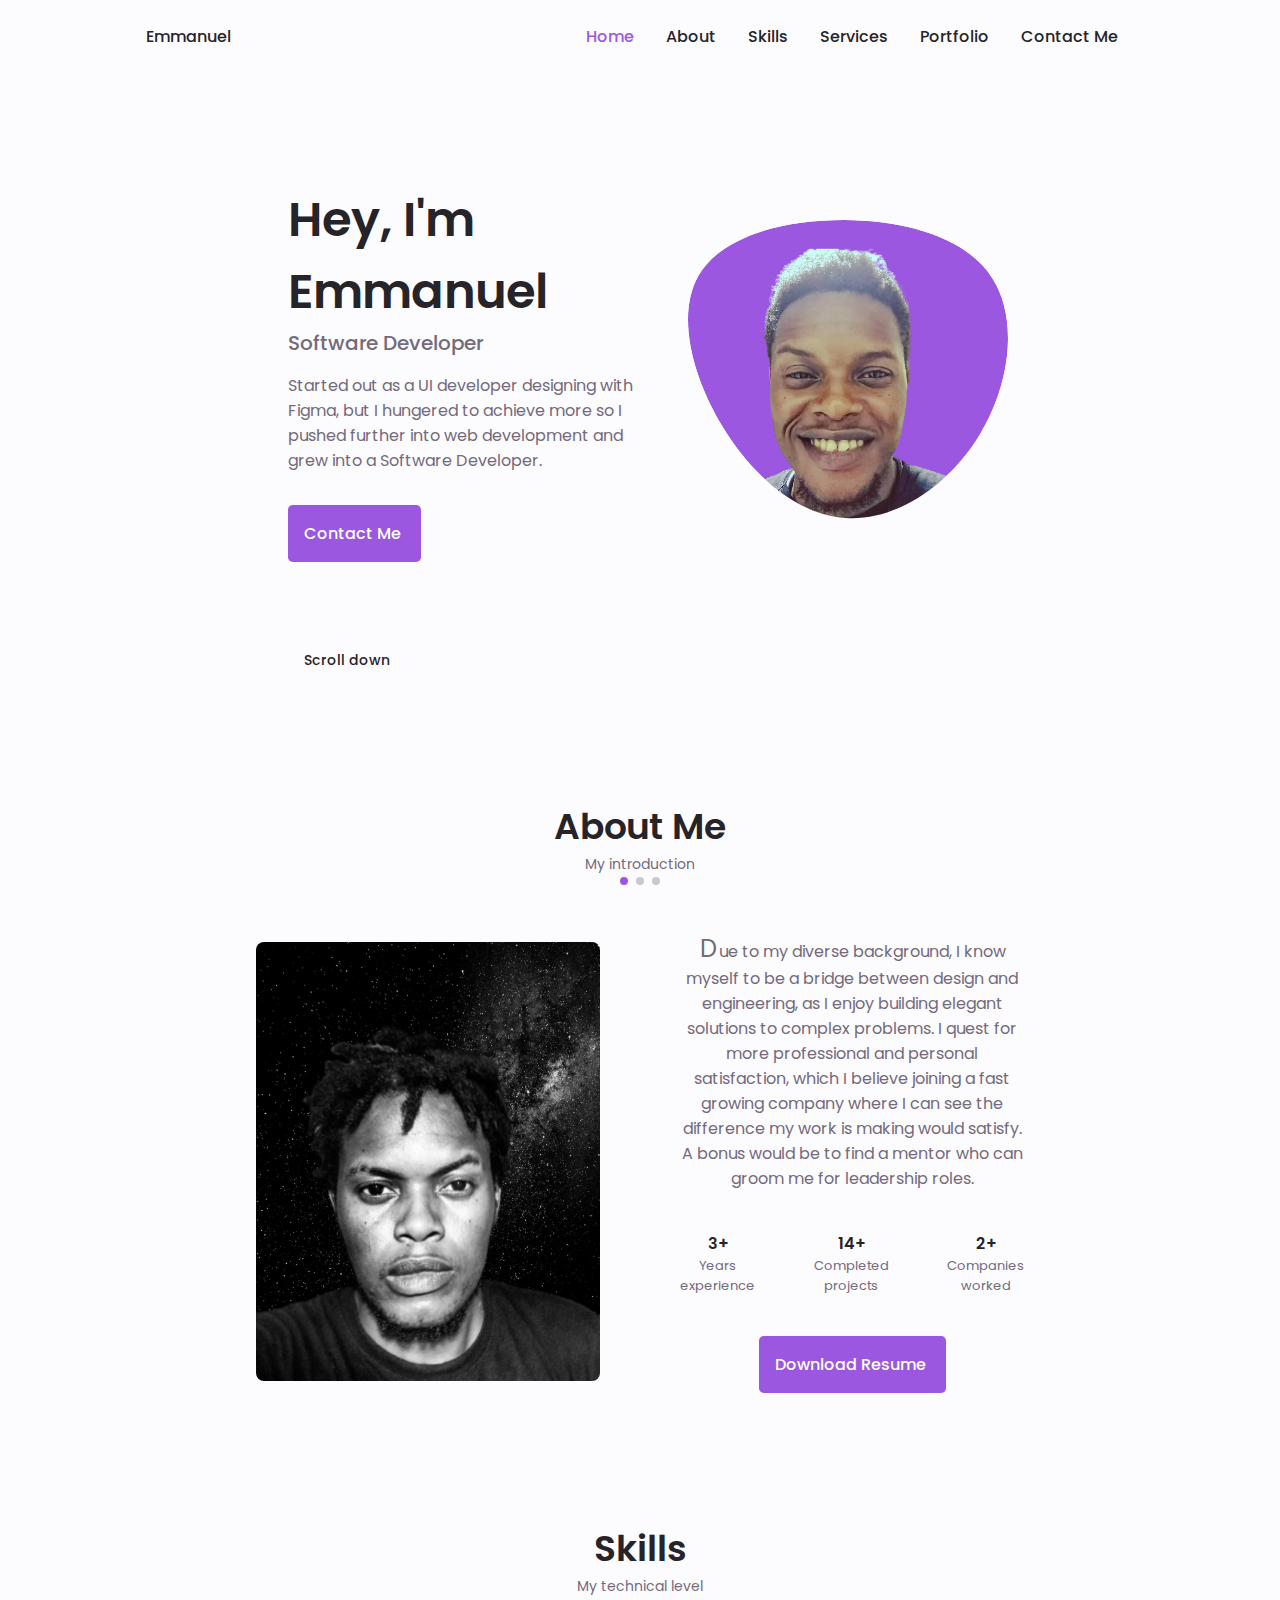
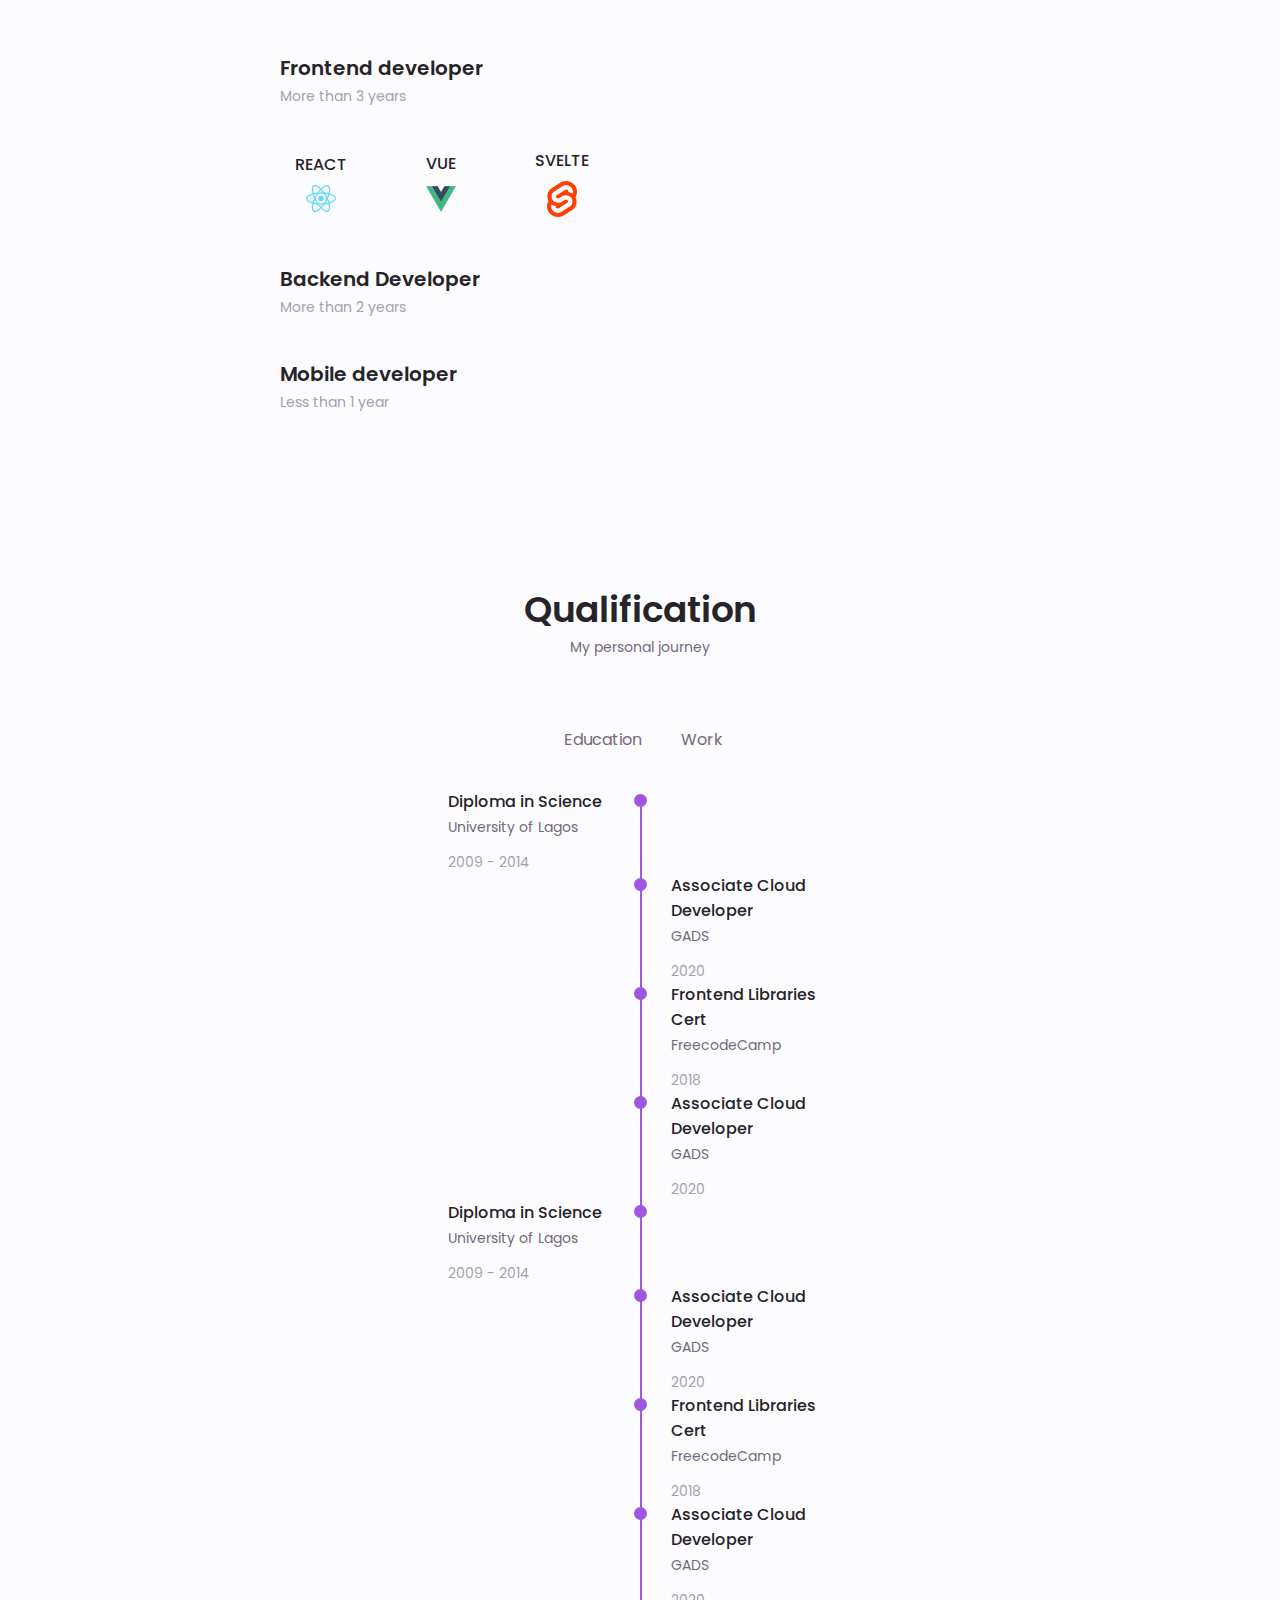
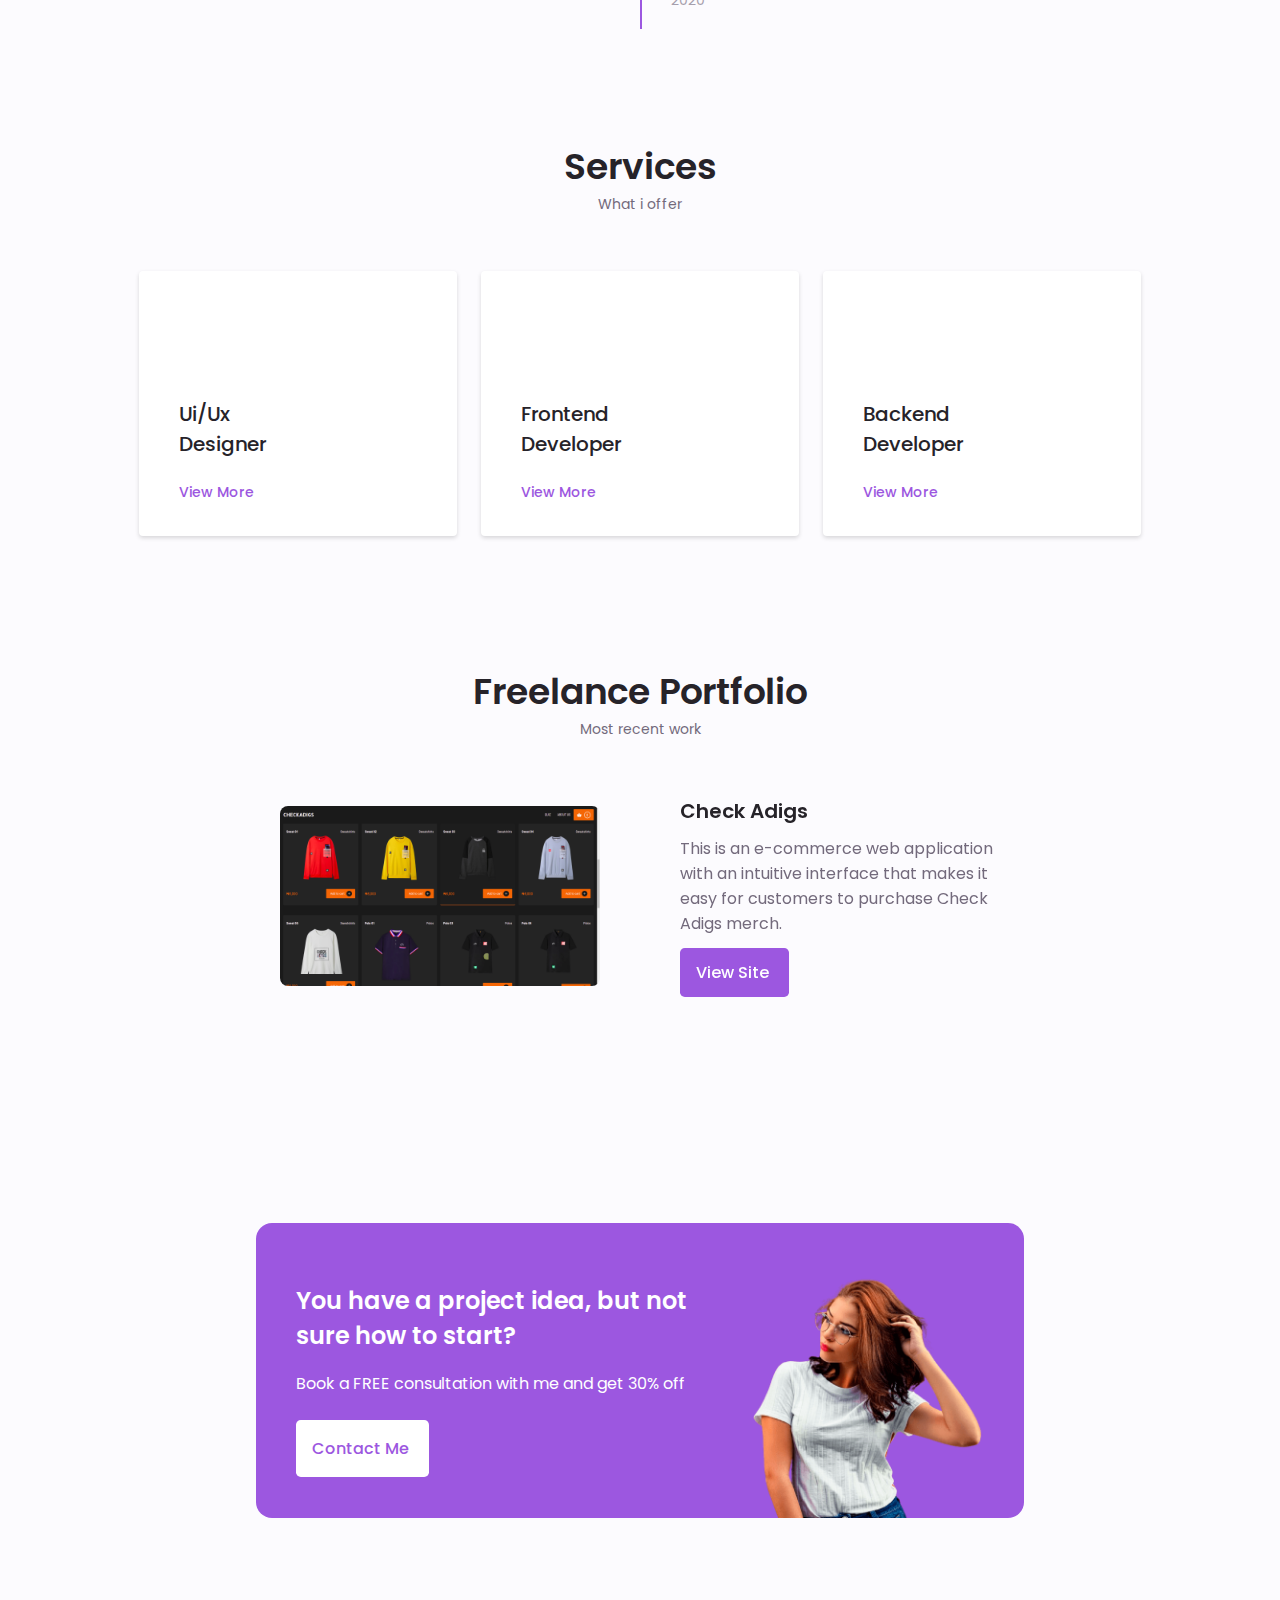
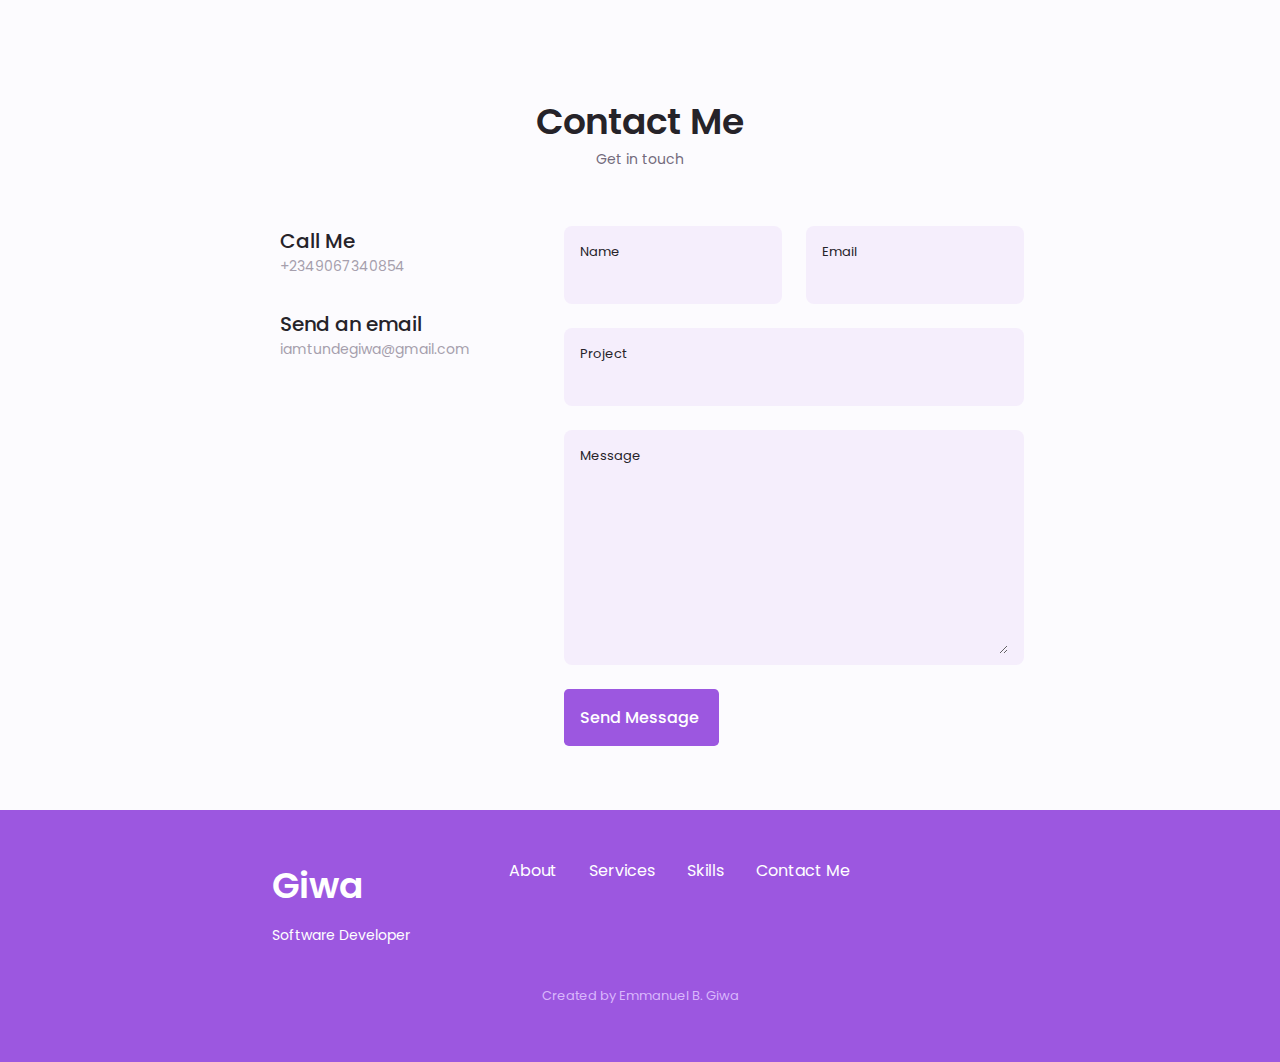
==== commit ad0f45ec: "adjusted skills section" ====
--- a/index.html
+++ b/index.html
@@ -176,34 +176,38 @@
               <i class="uil uil-angle-down skills__arrow"></i>
             </div>
 
-          <div class="skills__list grid">
+          <!-- <div class="skills__list grid"> -->
+          <div class="skills__list">
             <div class="skills__data">
               <div class="skills__titles">
                 <h3 class="skills__name">REACT</h3>
-                <span class="skills_number">70%</span>
-              </div>
-              <div class="skills__bar">
-                <span class="skills_percentage skills__react"></span>
+                <!-- <span class="skills_number">70%</span> -->
+              </div>
+              <div class="skill__icon">
+                <img src="assets/img/react_logo.svg" alt="">
+                <!-- <span class="skills_percentage skills__react"></span> -->
               </div>
             </div>
 
             <div class="skills__data">
               <div class="skills__titles">
                 <h3 class="skills__name">VUE</h3>
-                <span class="skills_number">80%</span>
-              </div>
-              <div class="skills__bar">
-                <span class="skills_percentage skills__vue"></span>
+                <!-- <span class="skills_number">80%</span> -->
+              </div>
+              <div class="skill__icon">
+                <img src="assets/img/vue_logo.png" alt="">
+                <!-- <span class="skills_percentage skills__vue"></span> -->
               </div>
             </div>
 
             <div class="skills__data">
               <div class="skills__titles">
                 <h3 class="skills__name">SVELTE</h3>
-                <span class="skills_number">60%</span>
-              </div>
-              <div class="skills__bar">
-                <span class="skills_percentage skills__svelte"></span>
+                <!-- <span class="skills_number">60%</span> -->
+              </div>
+              <div class="skill__icon">
+                <img src="assets/img/svelte_logo.png" alt="">
+                <!-- <span class="skills_percentage skills__svelte"></span> -->
               </div>
             </div>            
           </div>
@@ -224,30 +228,36 @@
           <div class="skills__data">
             <div class="skills__titles">
               <h3 class="skills__name">PHP</h3>
-              <span class="skills_number">90%</span>
-            </div>
-            <div class="skills__bar">
-              <span class="skills_percentage skills__react"></span>
+              <!-- <span class="skills_number">90%</span> -->
+            </div>
+            <div class="skill__icon">
+                <img src="assets/img/php_logo.svg" alt="">
+
+              <!-- <span class="skills_percentage skills__react"></span> -->
             </div>
           </div>
 
           <div class="skills__data">
             <div class="skills__titles">
               <h3 class="skills__name">C#</h3>
-              <span class="skills_number">80%</span>
-            </div>
-            <div class="skills__bar">
-              <span class="skills_percentage skills__vue"></span>
+              <!-- <span class="skills_number">80%</span> -->
+            </div>
+            <div class="skill__icon">
+                <img src="assets/img/csharp_logo.png" alt="">
+
+              <!-- <span class="skills_percentage skills__vue"></span> -->
             </div>
           </div>
 
           <div class="skills__data">
             <div class="skills__titles">
               <h3 class="skills__name">PYTHON</h3>
-              <span class="skills_number">80%</span>
-            </div>
-            <div class="skills__bar">
-              <span class="skills_percentage skills__python"></span>
+              <!-- <span class="skills_number">80%</span> -->
+            </div>
+            <div class="skill__icon">
+                <img src="assets/img/python_logo.svg" alt="">
+
+              <!-- <span class="skills_percentage skills__python"></span> -->
             </div>
           </div>          
         </div>
@@ -267,10 +277,11 @@
         <div class="skills__data">
           <div class="skills__titles">
             <h3 class="skills__name">FLUTTER</h3>
-            <span class="skills_number">90%</span>
-          </div>
-          <div class="skills__bar">
-            <span class="skills_percentage skills__flutter"></span>
+            <!-- <span class="skills_number">90%</span> -->
+          </div>
+          <div class="skill__icon">
+            <img src="assets/img/flutter_logo.png" alt="">
+            <!-- <span class="skills_percentage skills__flutter"></span> -->
           </div>
         </div>      
       </div>
@@ -655,96 +666,6 @@
         </div>
       </section>
 
-     <!-- testimonials  -->
-     <!-- <section class="testimonial section" id="testimonial">
-       <h2 class="section__title">Testimonials</h2>
-       <p class="section__subtitle">What my clients are saying</p>
-       
-       <div class="testimonial__container container swiper-container">
-         <div class="swiper-wrapper"> -->
-            <!-- testimonial 1 -->
-            <!-- <div class="testimonial__content swiper-slide">
-              <div class="testimonial__data">
-                <div class="testimonial__header">
-                  <img src="assets/img/testimonial1.jpg" alt="testimonials" class="testimonial__img">
-
-                  <div>
-                    <h3 class="testimonial__name">Sara Smith</h3>
-                    <span class="testimonial__client">Client</span>
-                  </div>
-                </div> 
-
-                <div>
-                  <i class="uil uil-star testimonial__icon-star"></i>
-                  <i class="uil uil-star testimonial__icon-star"></i>
-                  <i class="uil uil-star testimonial__icon-star"></i>
-                  <i class="uil uil-star testimonial__icon-star"></i>
-                  <i class="uil uil-star testimonial__icon-star"></i>
-                </div>
-              </div>
-              <p class="testimonial__description">
-                I get a good impression, I carry my porject with all 
-                the possible quality and attention and support 24 hours 
-                a day Lorem, ipsum dolor sit amet consectetur adipisicing elit. E
-                nim qui dicta sit, quia quam eligendi?
-              </p>
-            </div> -->
-
-            <!-- testimonial 2 -->
-            <!-- <div class="testimonial__content swiper-slide">
-              <div class="testimonial__data">
-                <div class="testimonial__header">
-                  <img src="assets/img/testimonial2.jpg" alt="testimonials" class="testimonial__img">
-
-                  <div>
-                    <h3 class="testimonial__name">Sara Smith</h3>
-                    <span class="testimonial__client">Client</span>
-                  </div>
-                </div> 
-
-                <div>
-                  <i class="uil uil-star testimonial__icon-star"></i>
-                  <i class="uil uil-star testimonial__icon-star"></i>
-                  <i class="uil uil-star testimonial__icon-star"></i>
-                  <i class="uil uil-star testimonial__icon-star"></i>
-                  <i class="uil uil-star testimonial__icon-star"></i>
-                </div>
-              </div>
-              <p class="testimonial__description">
-                I wanted to start a farm but he told me I could make that into a website and crowd farm, I did not understand how that was possible til he showed me the technological tools available to achieve such a feat, he's not only a developer but a seasoned businessman.
-              </p>
-            </div> -->
-
-            <!-- testimonial 3 -->
-            <!-- <div class="testimonial__content swiper-slide">
-              <div class="testimonial__data">
-                <div class="testimonial__header">
-                  <img src="assets/img/testimonial3.jpg" alt="testimonials" class="testimonial__img">
-
-                  <div>
-                    <h3 class="testimonial__name">James Harden</h3>
-                    <span class="testimonial__client">Client</span>
-                  </div>
-                </div> 
-
-                <div>
-                  <i class="uil uil-star testimonial__icon-star"></i>
-                  <i class="uil uil-star testimonial__icon-star"></i>
-                  <i class="uil uil-star testimonial__icon-star"></i>
-                  <i class="uil uil-star testimonial__icon-star"></i>
-                  <i class="uil uil-star testimonial__icon-star"></i>
-                </div>
-              </div>
-              <p class="testimonial__description">
-                He took my ideas and business goals and converted that into a 
-                website. All in under 1 week, I was so impressed I offered to 
-                retain his services not just a developer but a friend 
-              </p>
-            </div>
-          </div>
-          <div class="swiper-pagination swiper-pagination-testimonial"></div>
-        </div>
-      </section> -->
      <!-- contact me  -->
       <section class="contact section" id="contact">
         <h2 class="section__title">Contact Me</h2>
--- a/assets/css/main.css
+++ b/assets/css/main.css
@@ -470,6 +470,7 @@
 
 /* SKILLS  */
 .skills__container {
+  /* background: rgb(201, 70, 70); */
   row-gap: 0;
 }
 
@@ -530,8 +531,30 @@
   background-color: var(--first-color-lighter);
 }
 
+.skills__data {
+  display: flex;
+  flex-direction: column;
+  justify-content: center;
+}
+
 .skills__react {
   width: 70%;
+}
+
+.skills__list {
+  display: flex;
+  align-items: center;
+  justify-content: space-around;
+  
+}
+
+.skill__icon {
+  text-align: center;
+}
+
+.skill__icon img {
+  max-width: 30px;
+  height: auto;
 }
 
 .skills__close .skills__list {
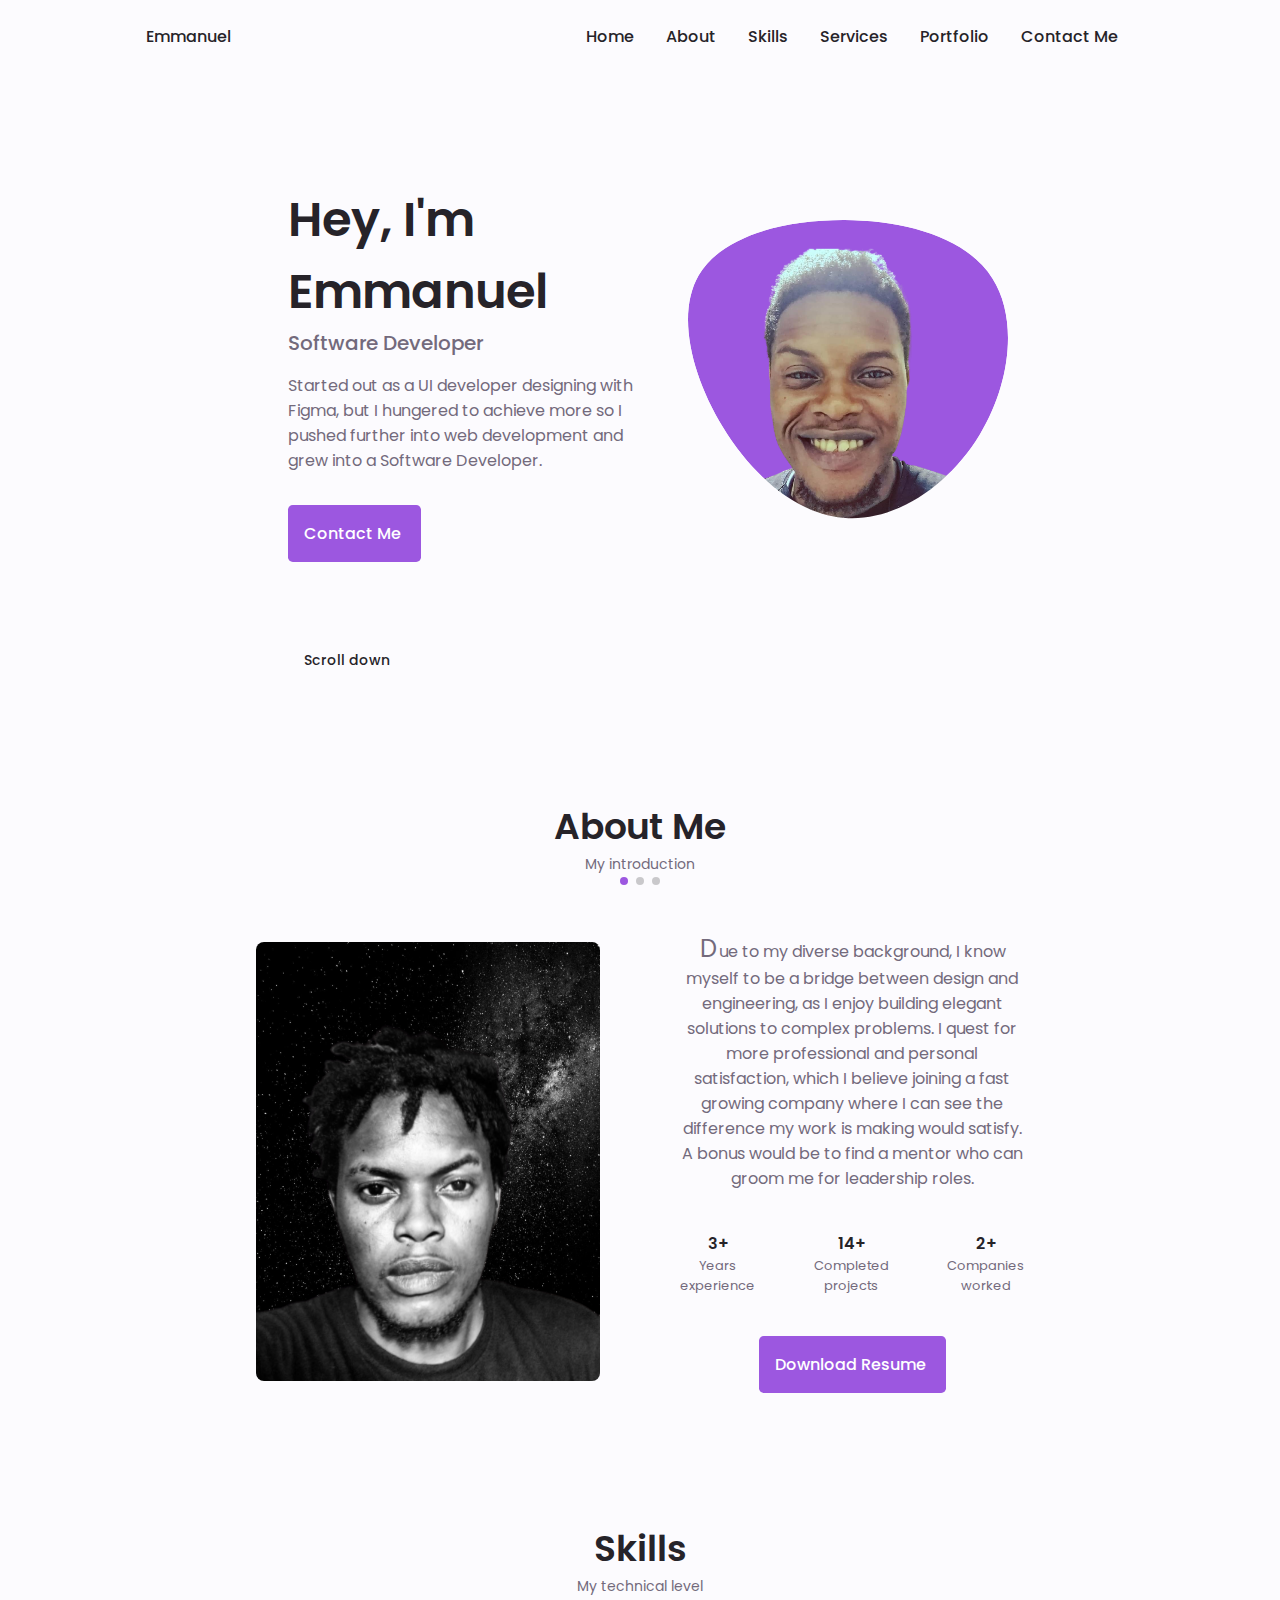
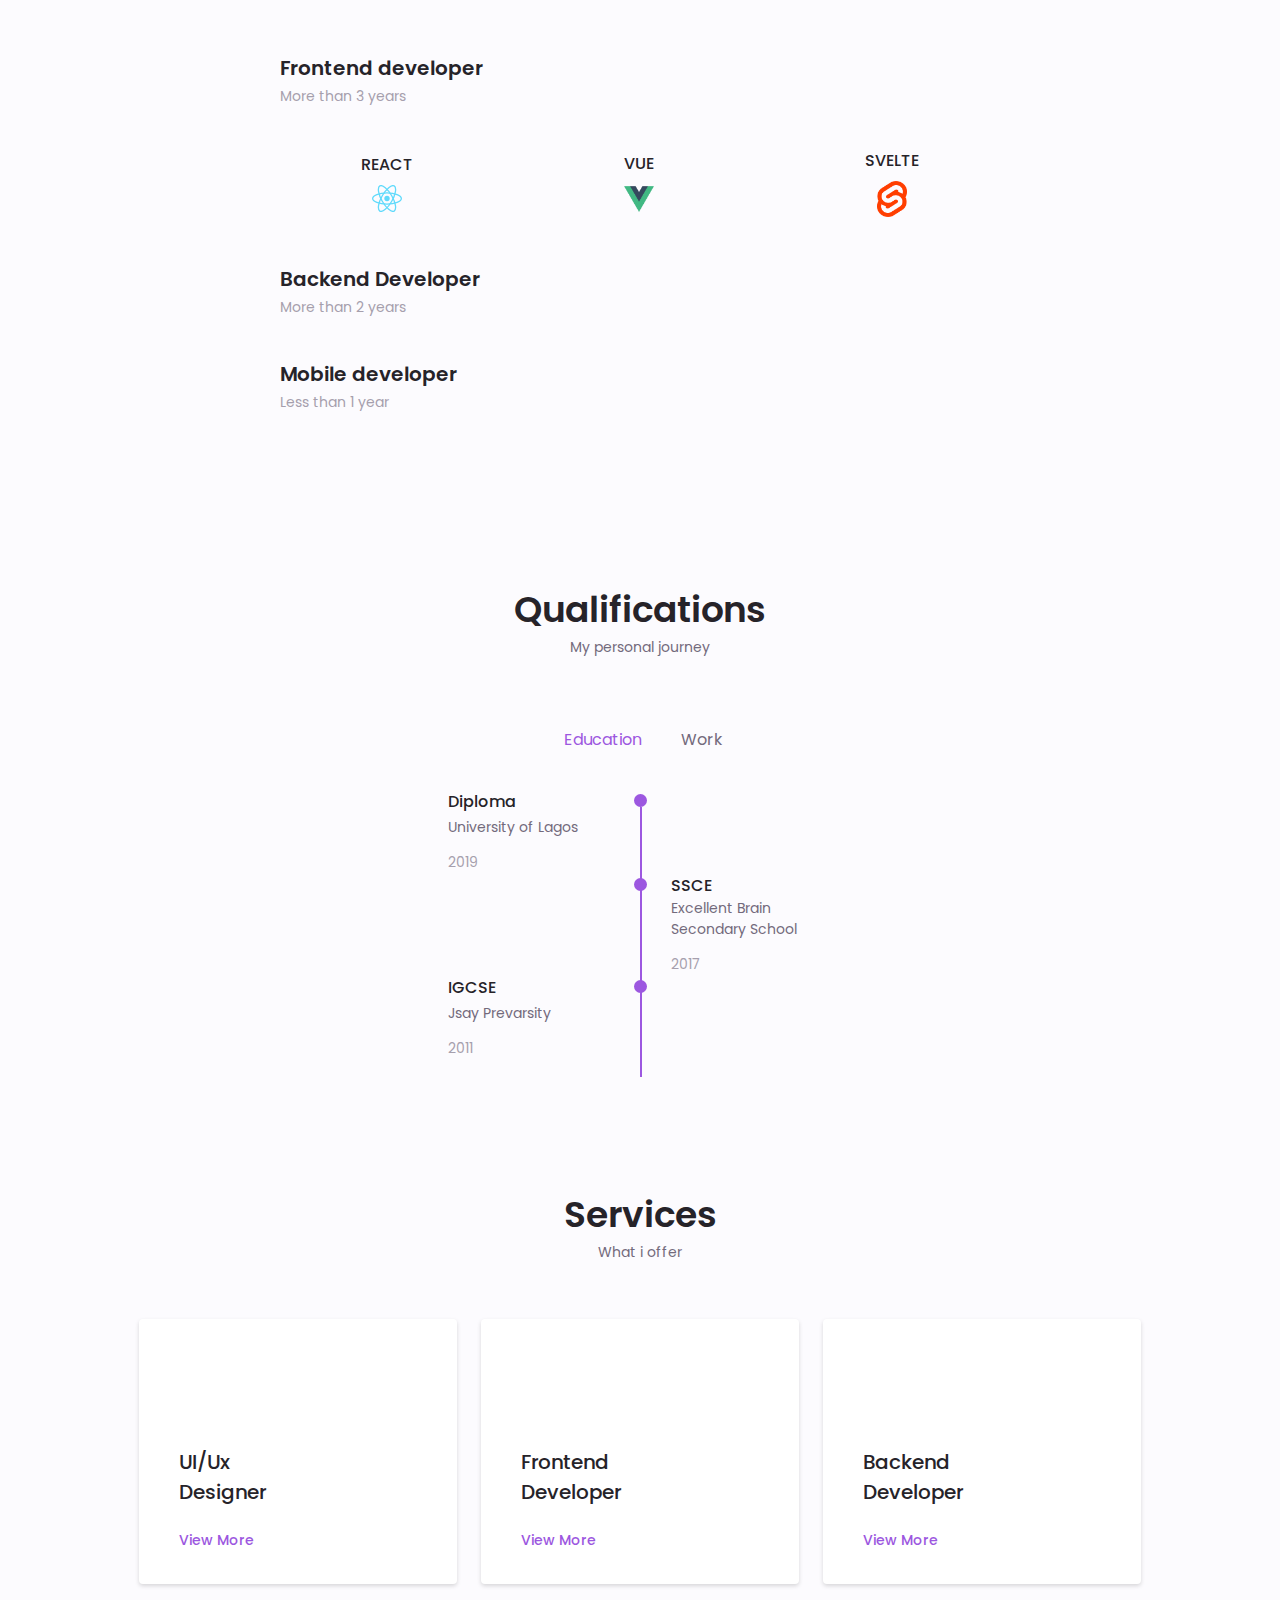
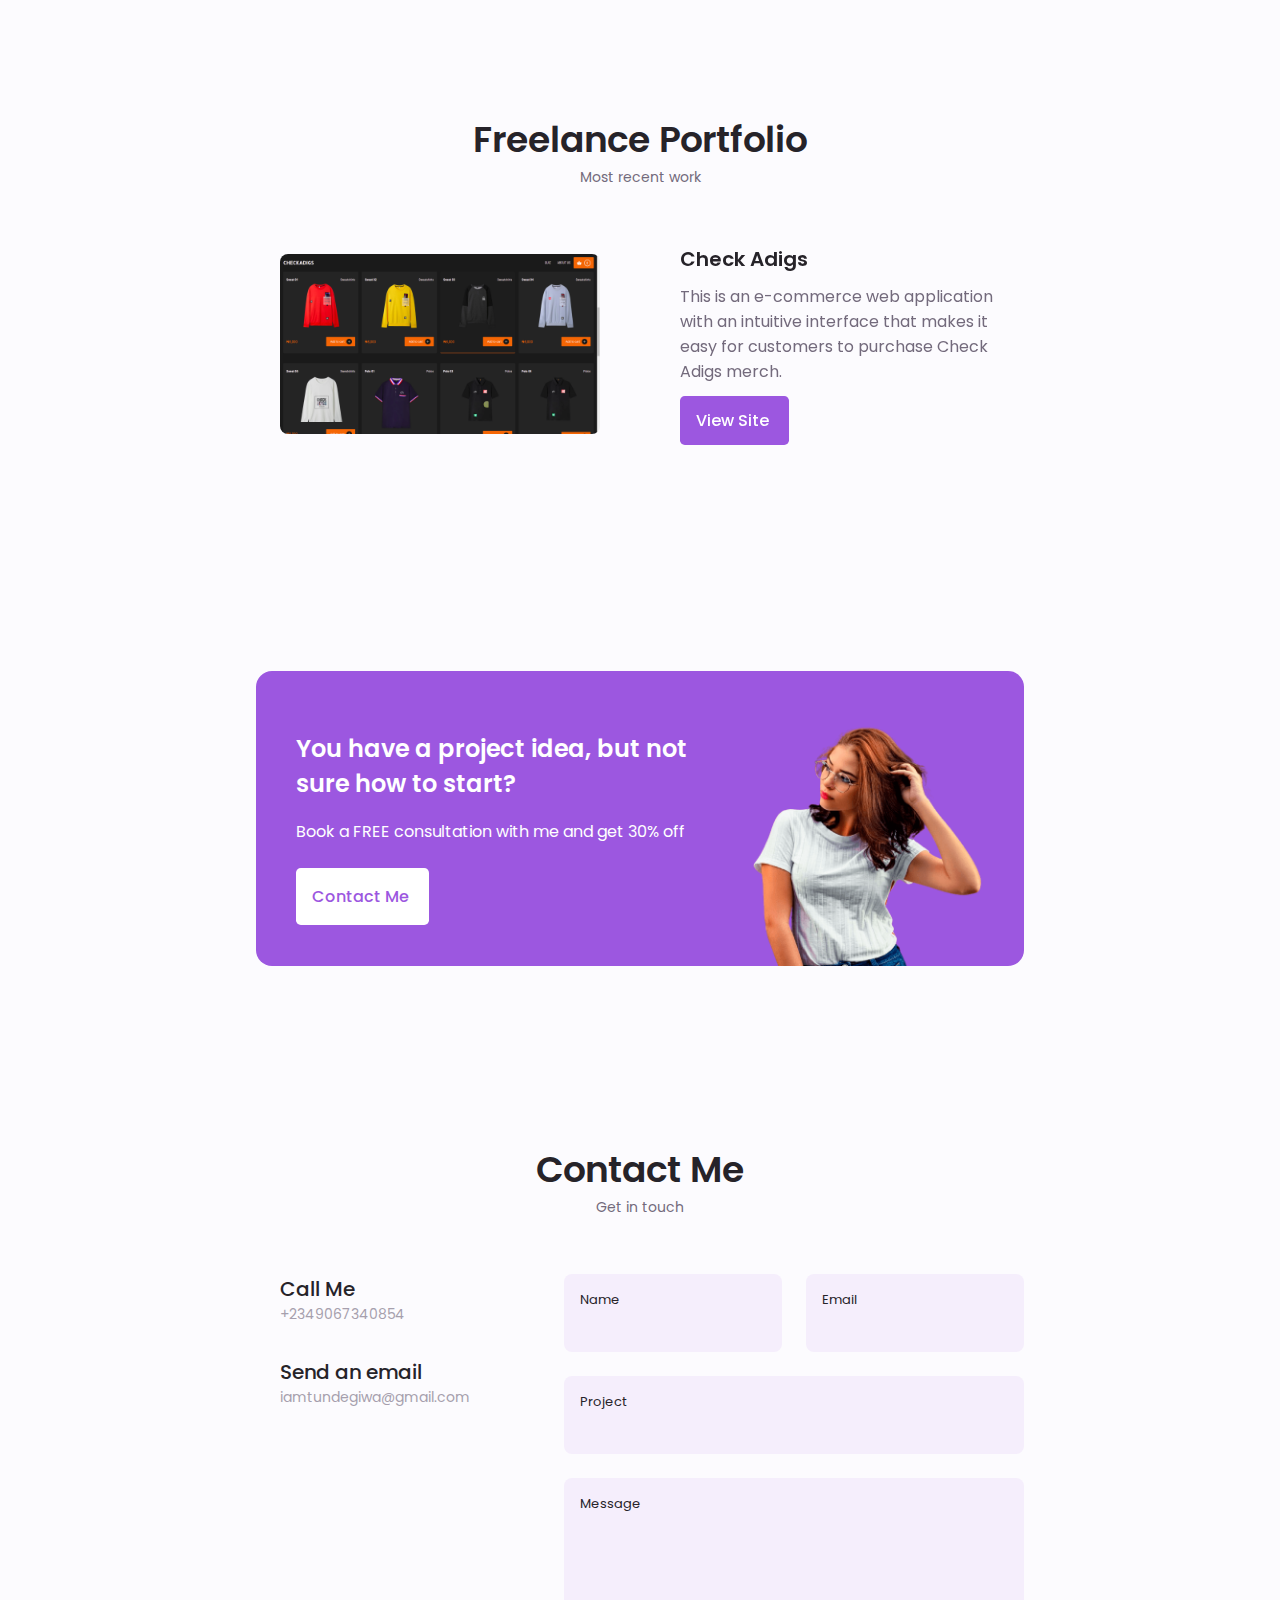
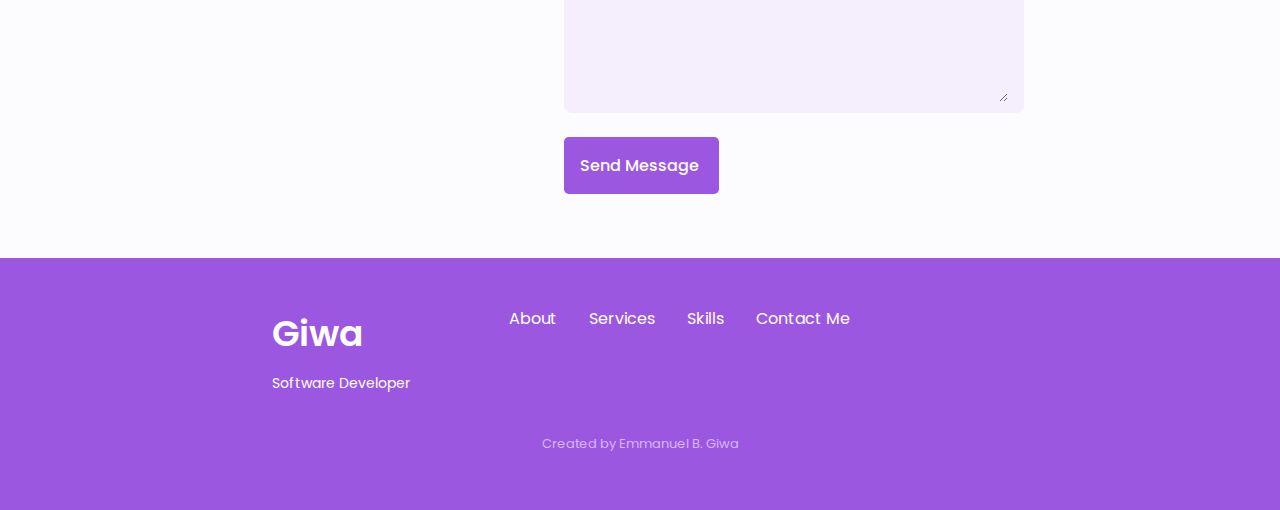
==== commit 3fc84734: "adjusted skills section" ====
--- a/index.html
+++ b/index.html
@@ -17,7 +17,8 @@
       <div class="nav__menu" id="nav-menu">
         <ul class="nav__list grid">
           <li class="nav__item">
-            <a href="#home" class="nav__link active-link">
+            <!-- <a href="#home" class="nav__link active-link"> -->
+            <a href="#home" class="nav__link">
               <i class="uil uil-estate nav__icon"></i>Home
             </a>
           </li>
@@ -75,9 +76,9 @@
             <a href="https://github.com/auleki" target="_blank" class="home__social-icon">
               <i class="uil uil-github-alt"></i>
             </a>
-            <a href="https://twitter.com/giemm" target="_blank" class="home__social-icon">
+            <!-- <a href="https://twitter.com/giemm" target="_blank" class="home__social-icon">
               <i class="uil uil-twitter-alt"></i>
-            </a>
+            </a> -->
           </div>
 
           <div class="home__img">
@@ -292,8 +293,9 @@
     </section>
     <!-- qualifications  -->
     <section class="qualification section">
-      <h2 class="section__title">Qualification</h2>
+      <h2 class="section__title">Qualifications</h2>
       <span class="section__subtitle">My personal journey</span>
+
       <div class="qualification__container container">
         <div class="qualification__tabs">
           <div class="qualification__button button--flex qualification__active" data-target="#education">
@@ -305,17 +307,17 @@
             Work
           </div>
         </div>
+
         <div class="qualification__sections">
-          <!-- Qualification Section 1  -->
           <div class="qualification__content qualification__active" data-content id="education">
-            <!-- Qualification 1  -->
+            <!-- qualification 1  -->
             <div class="qualification__data">
               <div>
-                <h3 class="qualification__title">Diploma in Science</h3>
+                <h3 class="qualification__title">Diploma</h3>
                 <span class="qualification__subtitle">University of Lagos</span>
                 <div class="qualification__calendar">
                   <i class="uil uil-calendar-alt"></i>
-                    2009 - 2014
+                  2019
                 </div>
               </div>
 
@@ -324,141 +326,101 @@
                 <span class="qualification__line"></span>
               </div>
             </div>
-
-            <!-- Qualification 2  -->
+          <!-- qualification 2  -->        
             <div class="qualification__data">
               <div></div>
+
               <div>
                 <span class="qualification__rounder"></span>
                 <span class="qualification__line"></span>
               </div>
-
-              <div>
-                <h3 class="qualification__title">Associate Cloud Developer</h3>
-                <span class="qualification__subtitle">GADS</span>
+              
+              <div>
+                <h3 class="qualification__title">SSCE</h3>
+                <span class="qualification__subtitle">Excellent Brain Secondary School</span>
                 <div class="qualification__calendar">
                   <i class="uil uil-calendar-alt"></i>
-                    2020
+                  2017
                 </div>
               </div>
             </div>
-
-            <!-- Qualification 3  -->
+            <!-- qalification 3 -->
+            <div class="qualification__data">
+              
+              <div>
+                <h3 class="qualification__title">IGCSE</h3>
+                <span class="qualification__subtitle">Jsay Prevarsity</span>
+                <div class="qualification__calendar">
+                  <i class="uil uil-calendar-alt"></i>
+                  2011
+                </div>
+              </div>
+              <!-- <div></div> -->
+              
+              <div>
+                <span class="qualification__rounder"></span>
+                <span class="qualification__line"></span>
+              </div>
+            </div>
+            <!-- end of qualification content  -->
+          </div>
+
+          <!-- qualifications 2 more like work experience  -->
+          <div class="qualification__content" data-content id="work">
+            <!-- qualification 1  -->
+            <div class="qualification__data">
+              <div>
+                <h3 class="qualification__title">Fullstack Developer</h3>
+                <span class="qualification__subtitle">Check Adigs</span>
+                <div class="qualification__calendar">
+                  <i class="uil uil-calendar-alt"></i>
+                  Aug 2020 - Present
+                </div>
+              </div>
+
+              <div>
+                <span class="qualification__rounder"></span>
+                <span class="qualification__line"></span>
+              </div>
+            </div>
+          <!-- qualification 2  -->        
             <div class="qualification__data">
               <div></div>
+
               <div>
                 <span class="qualification__rounder"></span>
                 <span class="qualification__line"></span>
               </div>
-
-              <div>
-                <h3 class="qualification__title">Frontend Libraries Cert</h3>
-                <span class="qualification__subtitle">FreecodeCamp</span>
+              
+              <div>
+                <h3 class="qualification__title">Lead Frontend Engineer</h3>
+                <span class="qualification__subtitle">Primeclick Digital Marketing</span>
                 <div class="qualification__calendar">
                   <i class="uil uil-calendar-alt"></i>
-                    2018
+                  Nov 2019 - Aug 2020
                 </div>
               </div>
             </div>
-
-            <!-- Qualification 4  -->
+            <!-- qalification 3 -->
             <div class="qualification__data">
-              <div></div>
+              
+              <div>
+                <h3 class="qualification__title">Frontend Engineer</h3>
+                <span class="qualification__subtitle">HNG Internship</span>
+                <div class="qualification__calendar">
+                  <i class="uil uil-calendar-alt"></i>
+                  Jul 2019 - Nov 2019
+                </div>
+              </div>
+              <!-- <div></div> -->
+              
               <div>
                 <span class="qualification__rounder"></span>
                 <span class="qualification__line"></span>
               </div>
-
-              <div>
-                <h3 class="qualification__title">Associate Cloud Developer</h3>
-                <span class="qualification__subtitle">GADS</span>
-                <div class="qualification__calendar">
-                  <i class="uil uil-calendar-alt"></i>
-                    2020
-                </div>
-              </div>
-            </div>
-            
-          </div>
-
-          <!-- WORK SECTION  -->
-          <div class="qualification__content" data-content id="work">
-            <!-- Qualification 1  -->
-            <div class="qualification__data">
-              <div>
-                <h3 class="qualification__title">Diploma in Science</h3>
-                <span class="qualification__subtitle">University of Lagos</span>
-                <div class="qualification__calendar">
-                  <i class="uil uil-calendar-alt"></i>
-                    2009 - 2014
-                </div>
-              </div>
-
-              <div>
-                <span class="qualification__rounder"></span>
-                <span class="qualification__line"></span>
-              </div>
-            </div>
-
-            <!-- Qualification 2  -->
-            <div class="qualification__data">
-              <div></div>
-              <div>
-                <span class="qualification__rounder"></span>
-                <span class="qualification__line"></span>
-              </div>
-
-              <div>
-                <h3 class="qualification__title">Associate Cloud Developer</h3>
-                <span class="qualification__subtitle">GADS</span>
-                <div class="qualification__calendar">
-                  <i class="uil uil-calendar-alt"></i>
-                    2020
-                </div>
-              </div>
-            </div>
-
-            <!-- Qualification 3  -->
-            <div class="qualification__data">
-              <div></div>
-              <div>
-                <span class="qualification__rounder"></span>
-                <span class="qualification__line"></span>
-              </div>
-
-              <div>
-                <h3 class="qualification__title">Frontend Libraries Cert</h3>
-                <span class="qualification__subtitle">FreecodeCamp</span>
-                <div class="qualification__calendar">
-                  <i class="uil uil-calendar-alt"></i>
-                    2018
-                </div>
-              </div>
-            </div>
-
-            <!-- Qualification 4  -->
-            <div class="qualification__data">
-              <div></div>
-              <div>
-                <span class="qualification__rounder"></span>
-                <span class="qualification__line"></span>
-              </div>
-
-              <div>
-                <h3 class="qualification__title">Associate Cloud Developer</h3>
-                <span class="qualification__subtitle">GADS</span>
-                <div class="qualification__calendar">
-                  <i class="uil uil-calendar-alt"></i>
-                    2020
-                </div>
-              </div>
-            </div>
-            
-          </div>
-          
-          <!-- Qualification Section 2  -->
-          <!-- Qualification Section 3  -->
-          <!-- Qualification Section 4  -->
+            </div>
+            <!-- end of qualification content  -->
+          </div>
         </div>
       </div>
     </section>
@@ -472,7 +434,7 @@
         <div class="services__content">
           <div>
             <i class="uil uil-web-grid services__icon"></i>
-            <h3 class="services__title">Ui/Ux <br> Designer </h3>
+            <h3 class="services__title">UI/Ux <br> Designer </h3>
           </div>
           <span class="button button--flex button--small button--link services__button">
             View More 
--- a/assets/css/main.css
+++ b/assets/css/main.css
@@ -579,6 +579,7 @@
 }
 
 .qualification__button:hover {
+  cursor: pointer;
   color: var(--first-color);
 }
 
@@ -625,8 +626,12 @@
   transform: translate(6px, -7px);
 }
 
-.qualification[data-content] {
+.qualification [data-content] {
   display: none;
+}
+
+.qualification__button.qualification__active {
+  color: var(--first-color);
 }
 
 .qualification__active[data-content] {
@@ -1101,6 +1106,13 @@
     grid-template-columns: repeat(2, 2fr);
   }
 
+  .skills__container {
+    display: flex;
+    flex-direction: column;
+    justify-content: center;
+
+  }
+
   .qualification__sections {
     display: grid;
     grid-template-columns: .6fr;
@@ -1210,6 +1222,7 @@
 
   .qualification__tabs {
     justify-content: center;
+
   }
 
   .qualification__button {
@@ -1286,7 +1299,7 @@
   
 }
 
-/* SMALL DEVICES  */
+/* LARGE DEVICES  */
 @media screen and (min-width: 1024px) {
   .header,
   .main,
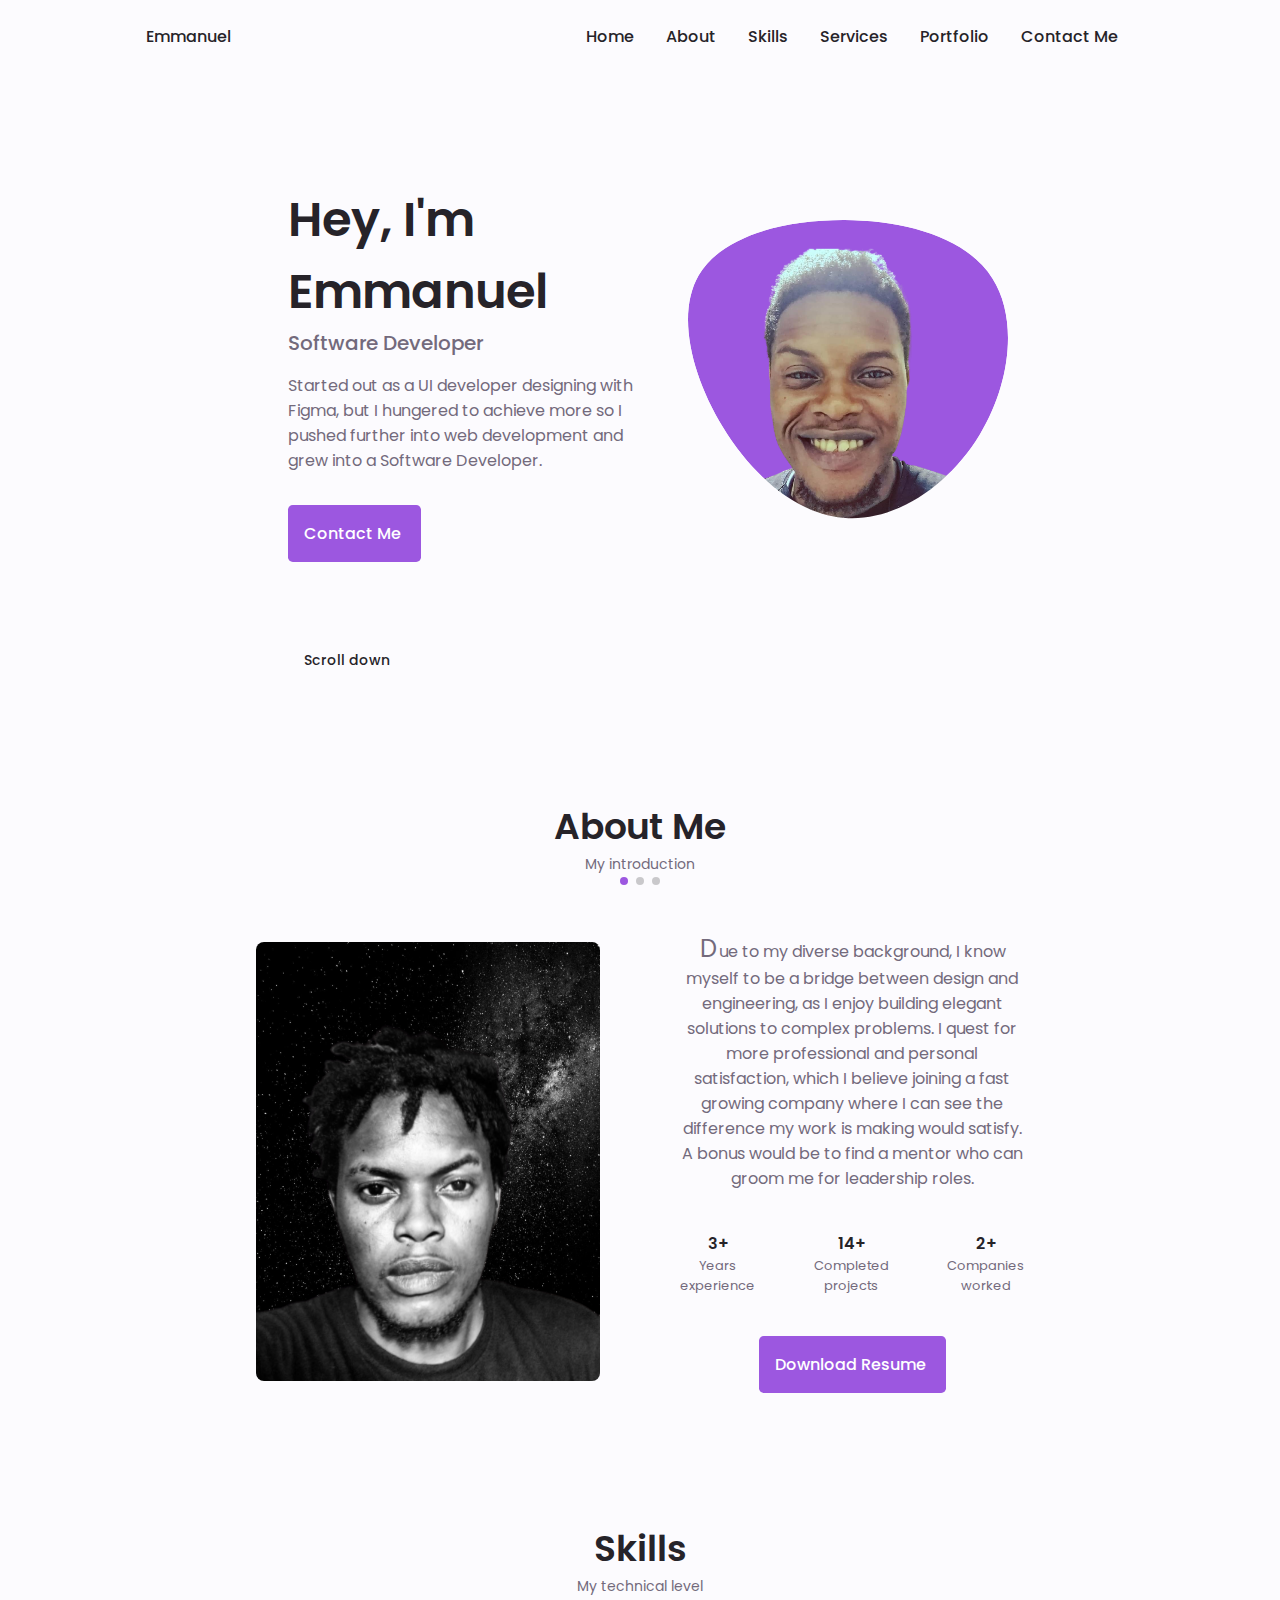
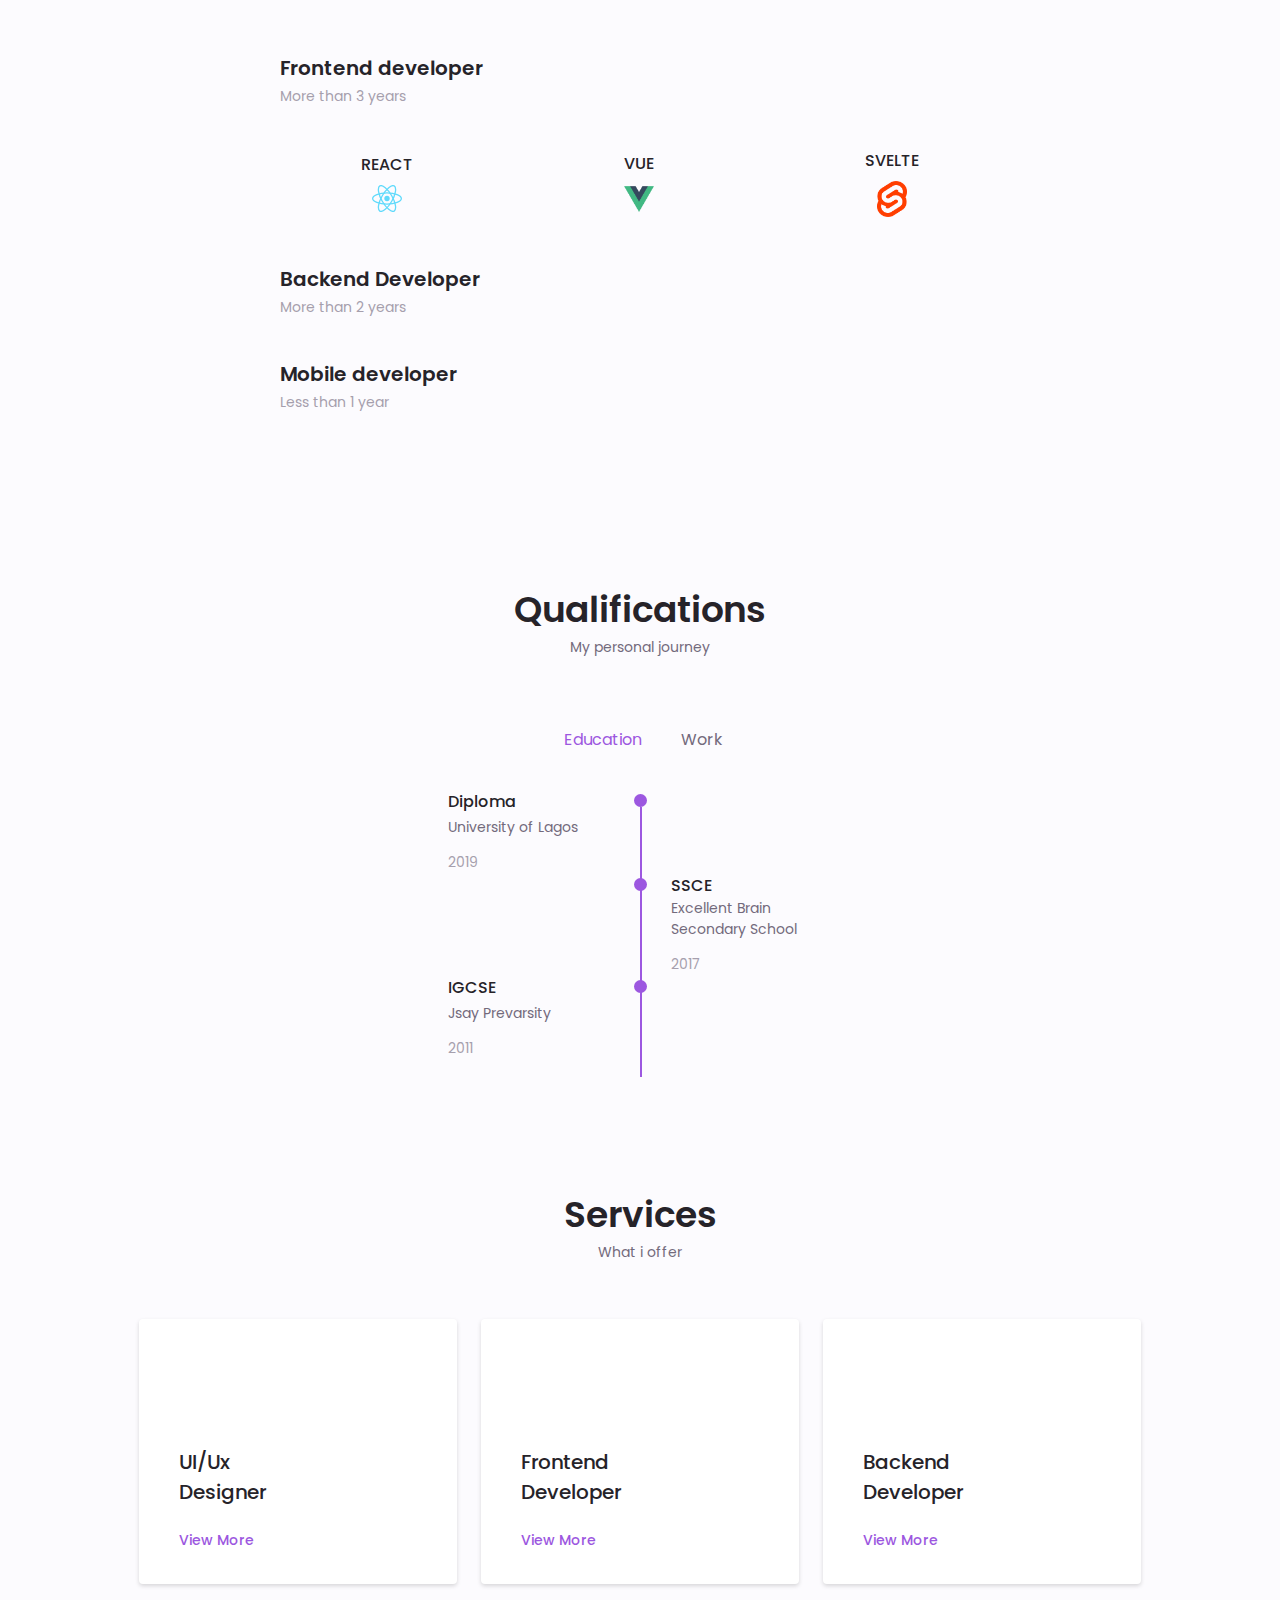
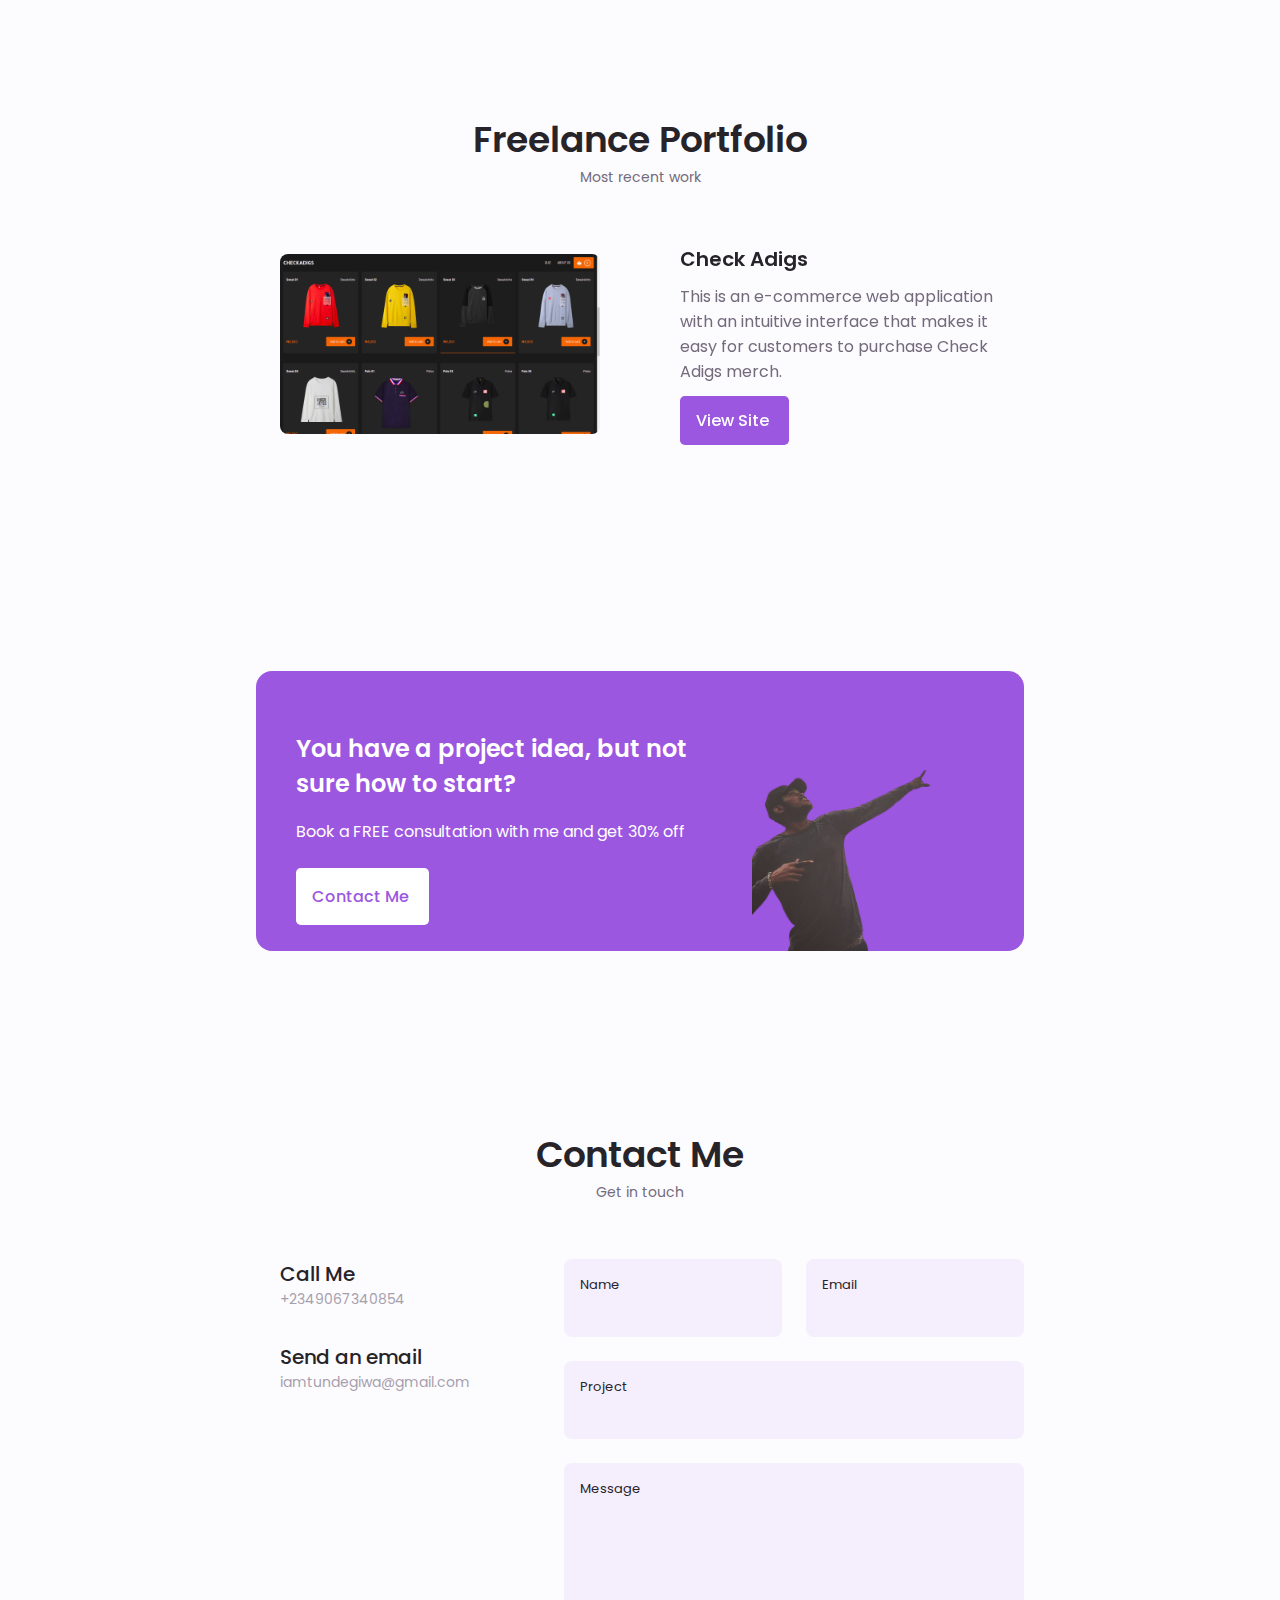
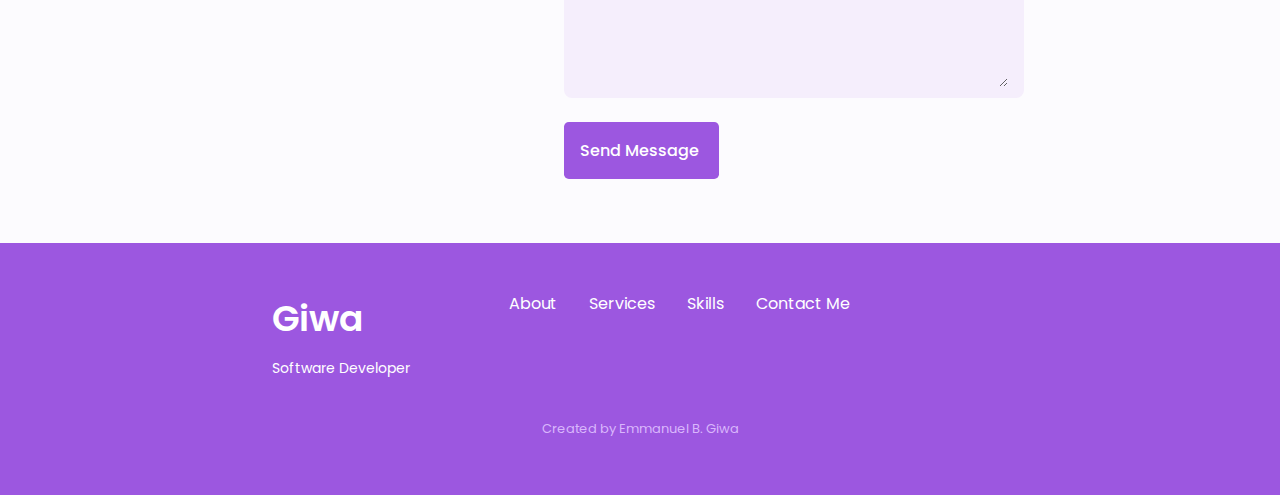
==== commit 8ac743b7: "updated project starting? image" ====
--- a/index.html
+++ b/index.html
@@ -623,7 +623,7 @@
               </a>
             </div>
 
-            <img src="./assets/img/project.png" alt="project cover" class="project__img">
+            <img src="./assets/img/getshitdone_me.png" alt="project cover" class="project__img">
           </div>
         </div>
       </section>
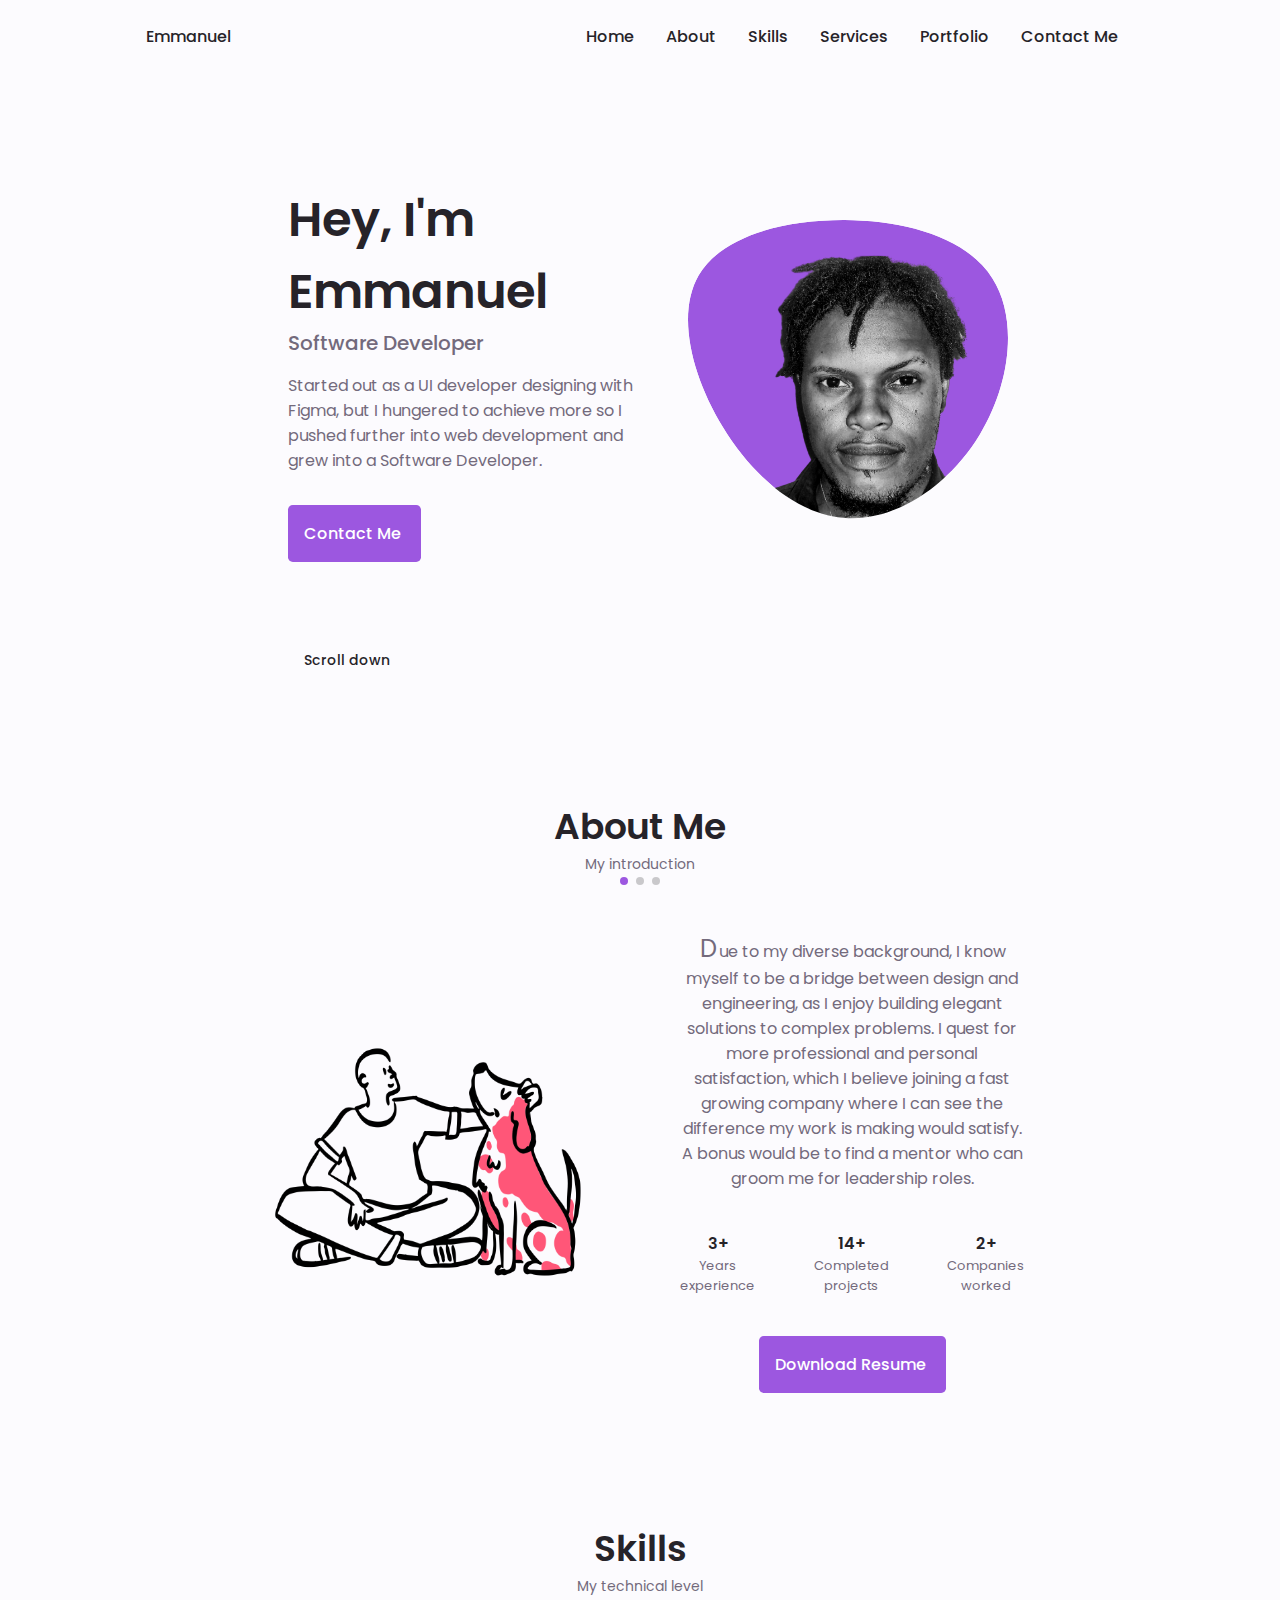
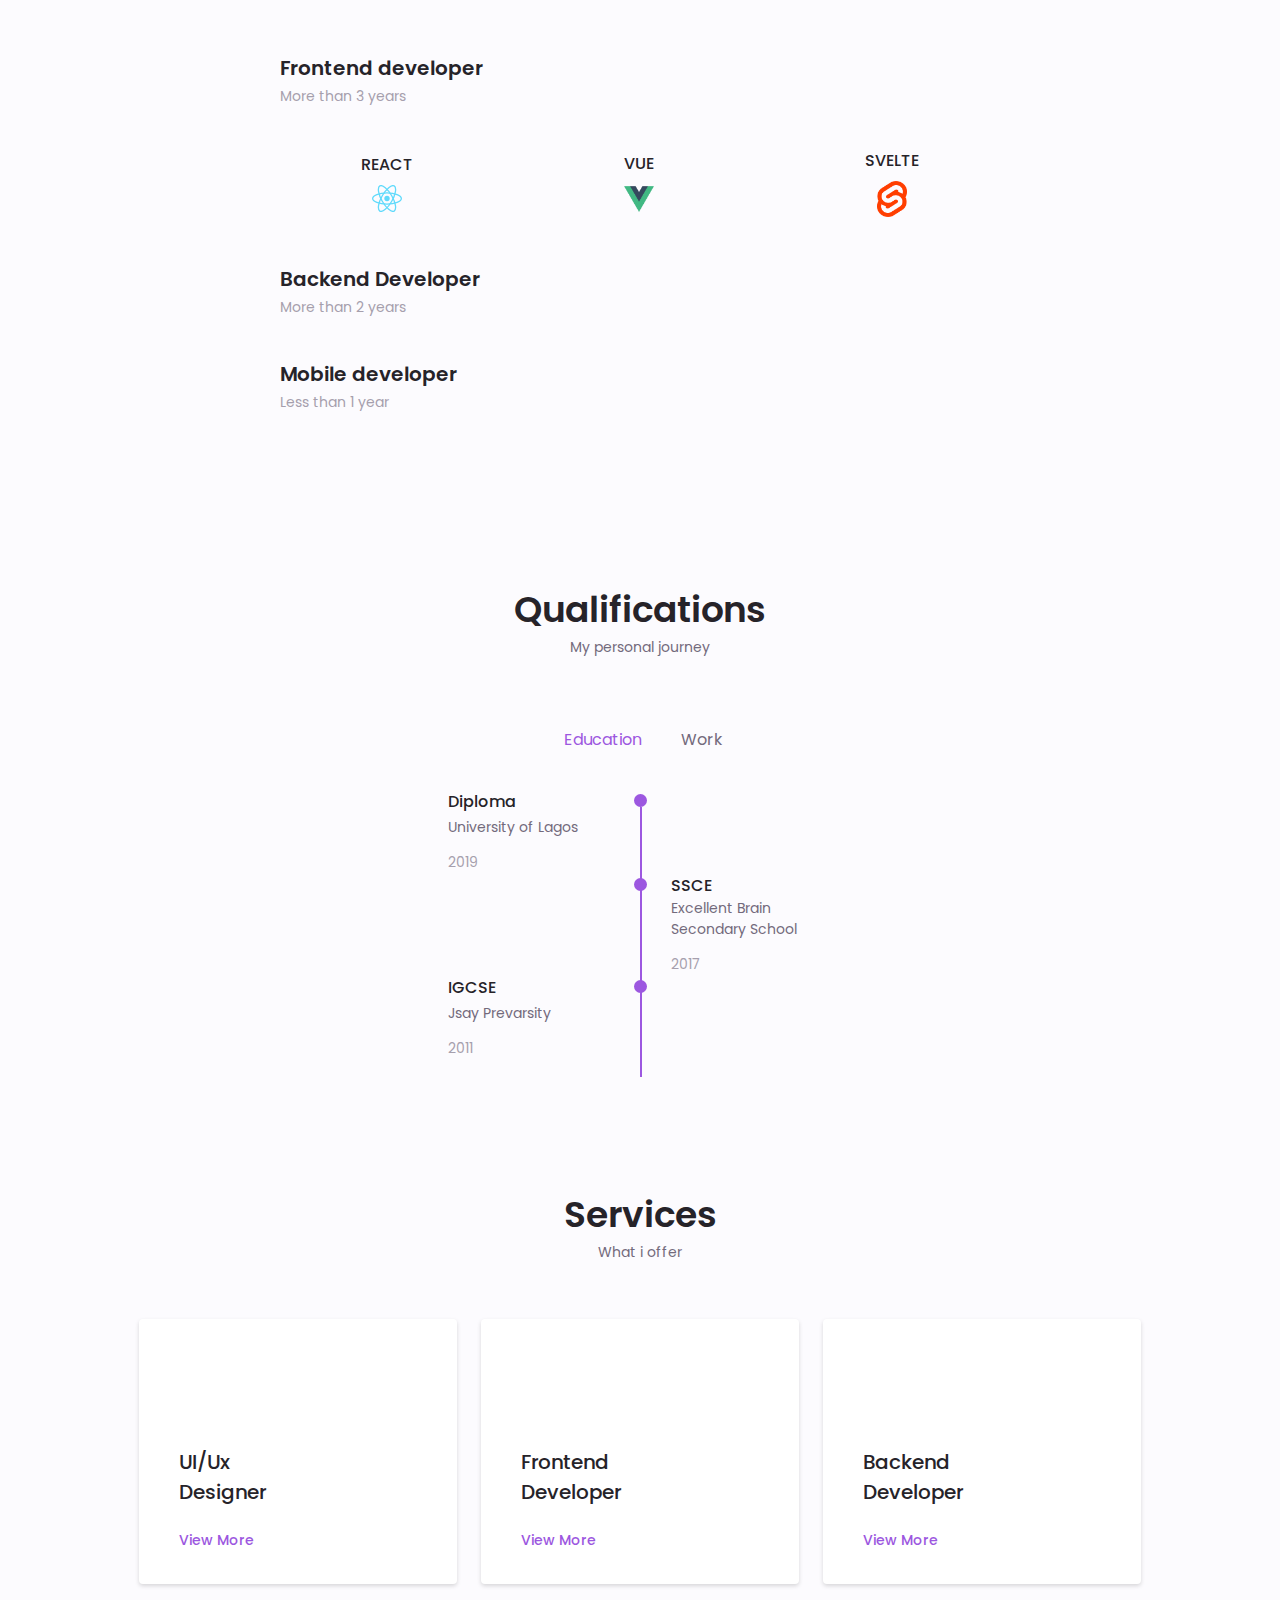
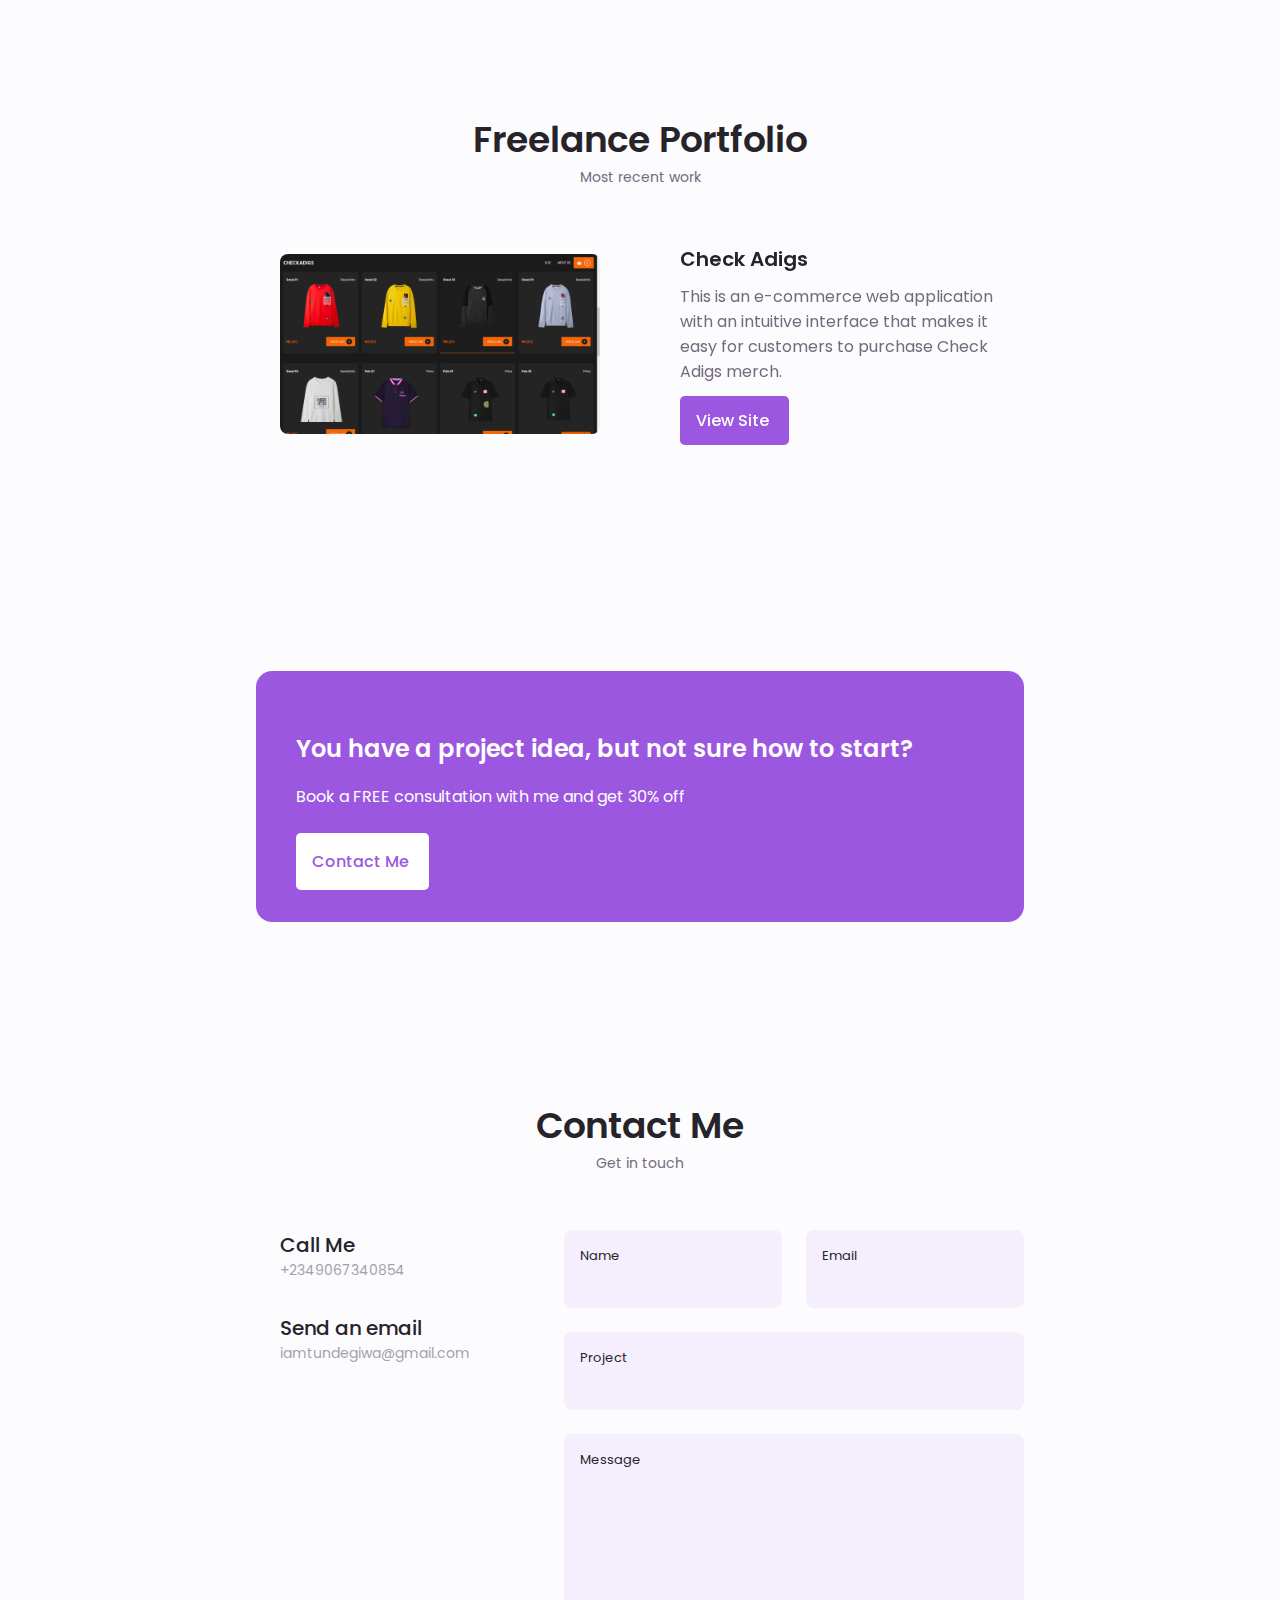
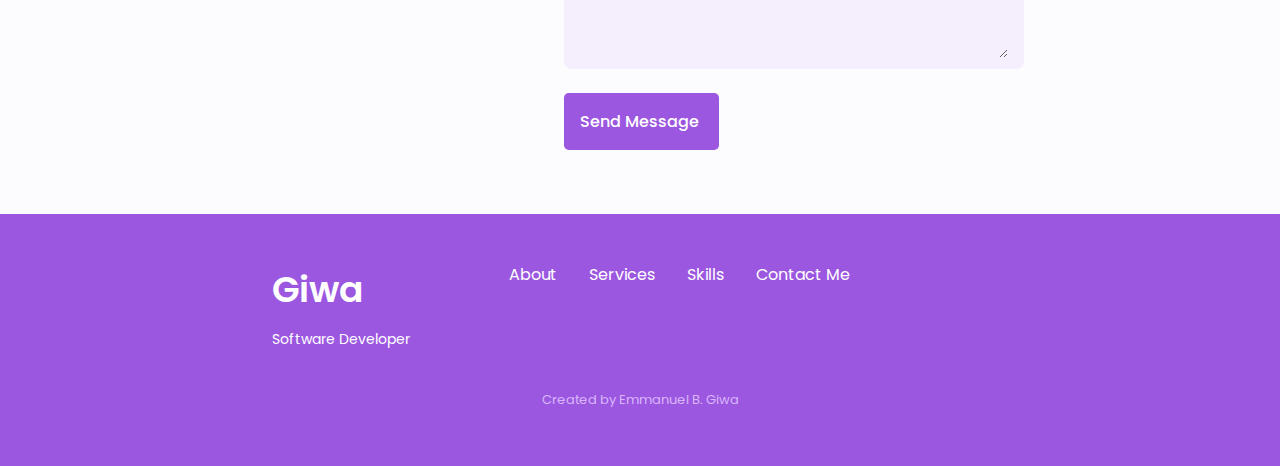
==== commit f1a152df: "added final touches" ====
--- a/index.html
+++ b/index.html
@@ -94,7 +94,7 @@
                   165.547 130.807 187.559 100.226 186.353C69.6454 185.297 41.0228 161.023 21.7403 
                   129.362C2.45775 97.8511 -7.48481 59.1033 6.67581 34.5279C20.9871 10.1032 59.7028 
                   -0.149132 97.9666 0.00163737C136.23 0.303176 174.193 10.857 190.312 36.4879Z"/>
-                  <image class="home__blob-img" x="12" y="18" xlink:href="assets/img/me.png"/>
+                  <image class="home__blob-img" x="12" y="18" xlink:href="assets/img/me-transparent.png"/>
               </g>
           </svg>
           </div>
@@ -126,7 +126,7 @@
       <span class="section__subtitle">My introduction</span>
 
       <div class="container grid about__container">
-        <img src="assets/img/pixomatic_423202155432684.png" alt="about_section" class="about__img">
+        <img src="assets/img/doggie.png" alt="about_section" class="about__img">
         <div class="about__data">
           <p class="about__description">
             Due to my diverse background, I know myself to be a bridge between design and engineering, as
@@ -623,7 +623,7 @@
               </a>
             </div>
 
-            <img src="./assets/img/getshitdone_me.png" alt="project cover" class="project__img">
+            <!-- <img src="./assets/img/getshitdone_me.png" alt="project cover" class="project__img"> -->
           </div>
         </div>
       </section>
--- a/assets/css/main.css
+++ b/assets/css/main.css
@@ -1269,7 +1269,7 @@
   .project__container {
     background-color: var(--first-color-second);
     border-radius: 1em;
-    padding: 3em 2.5em 0;
+    padding: 3em 2.5em 2em;
     grid-template-columns: 1fr max-content;
     column-gap: 3em;
   }
